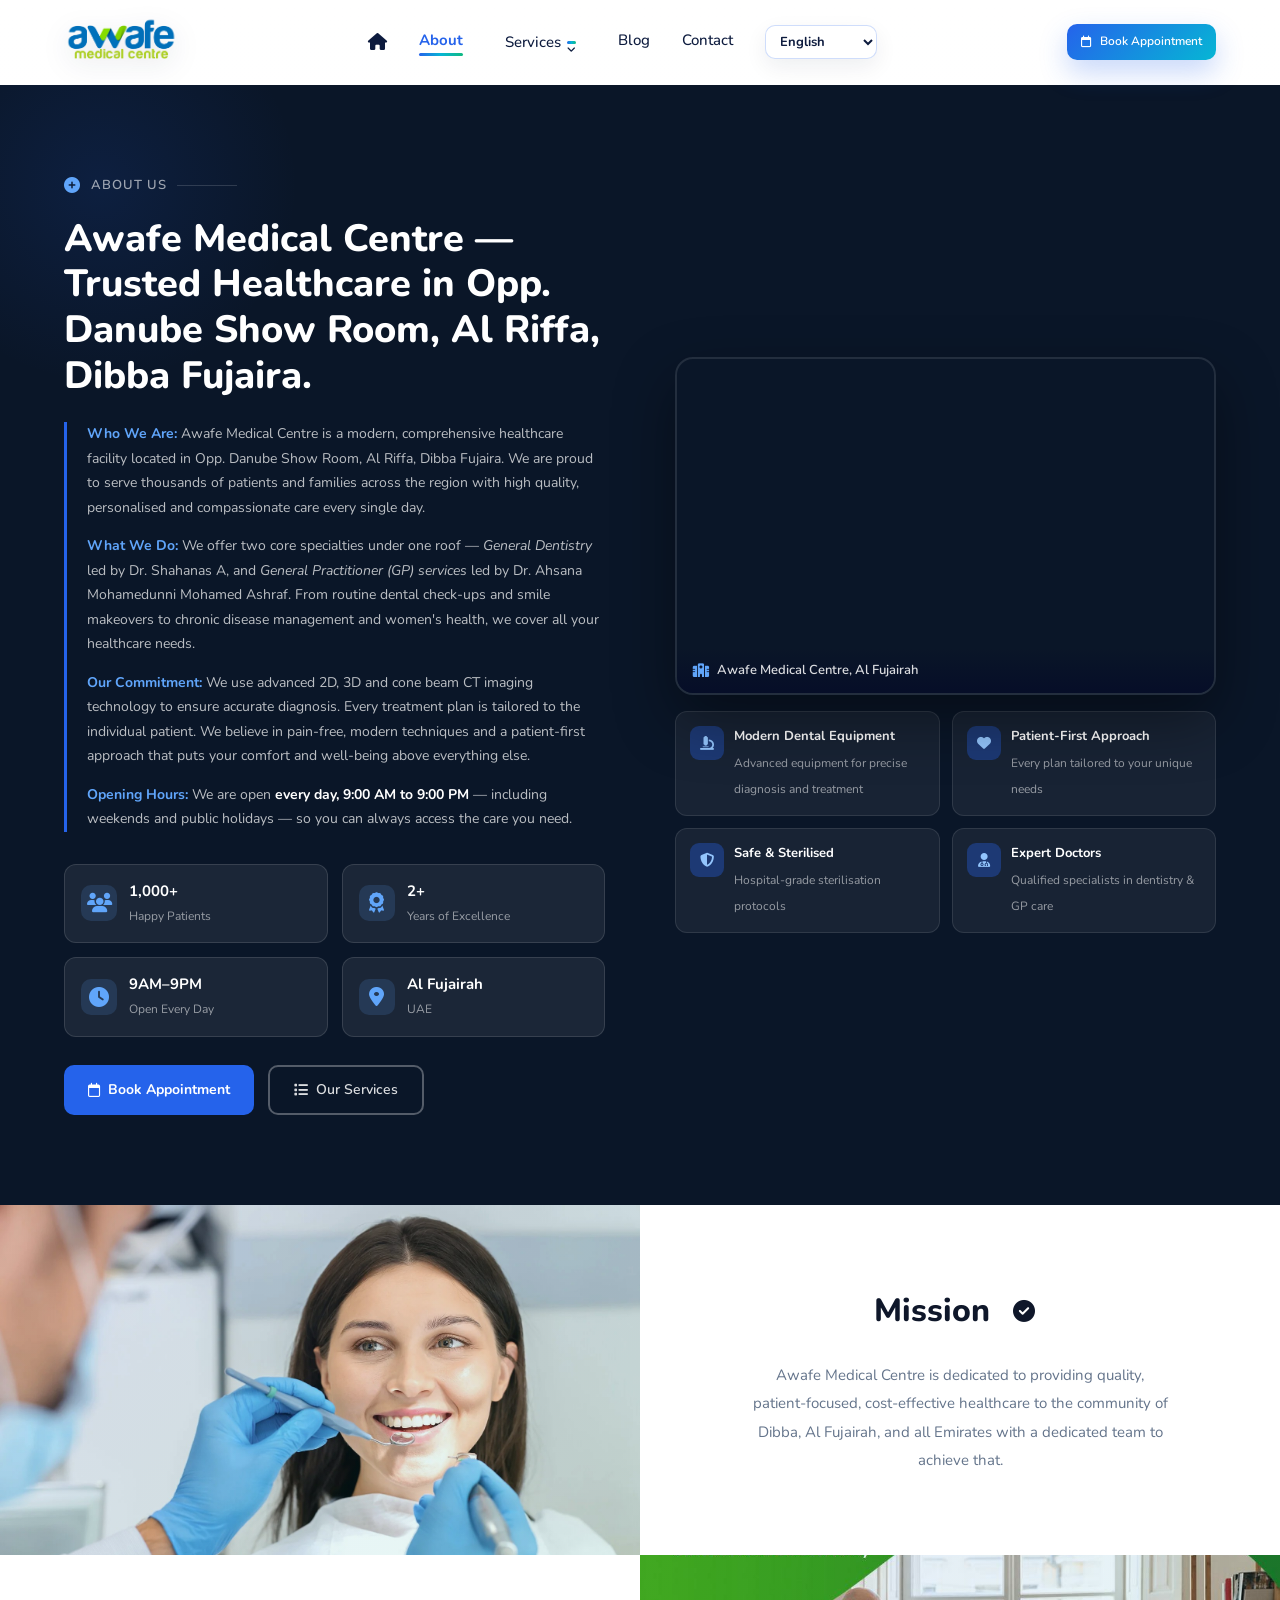
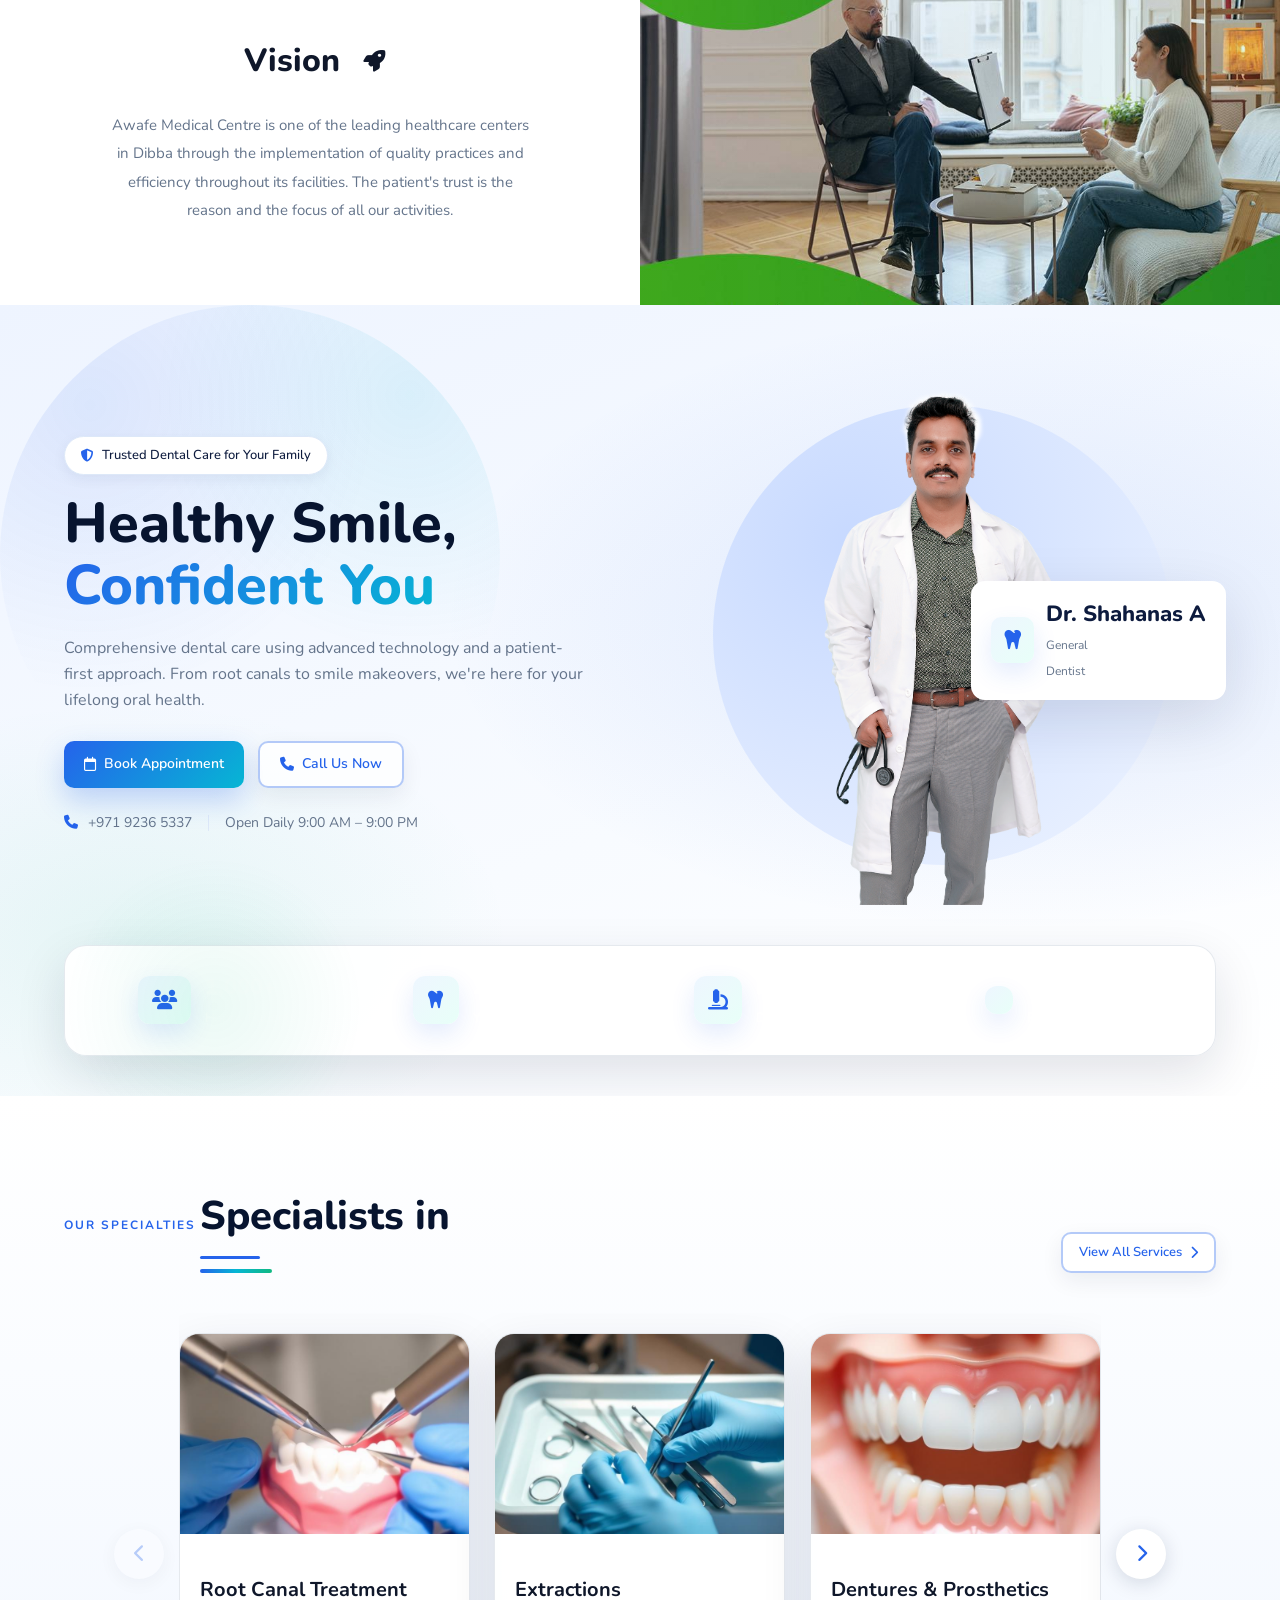
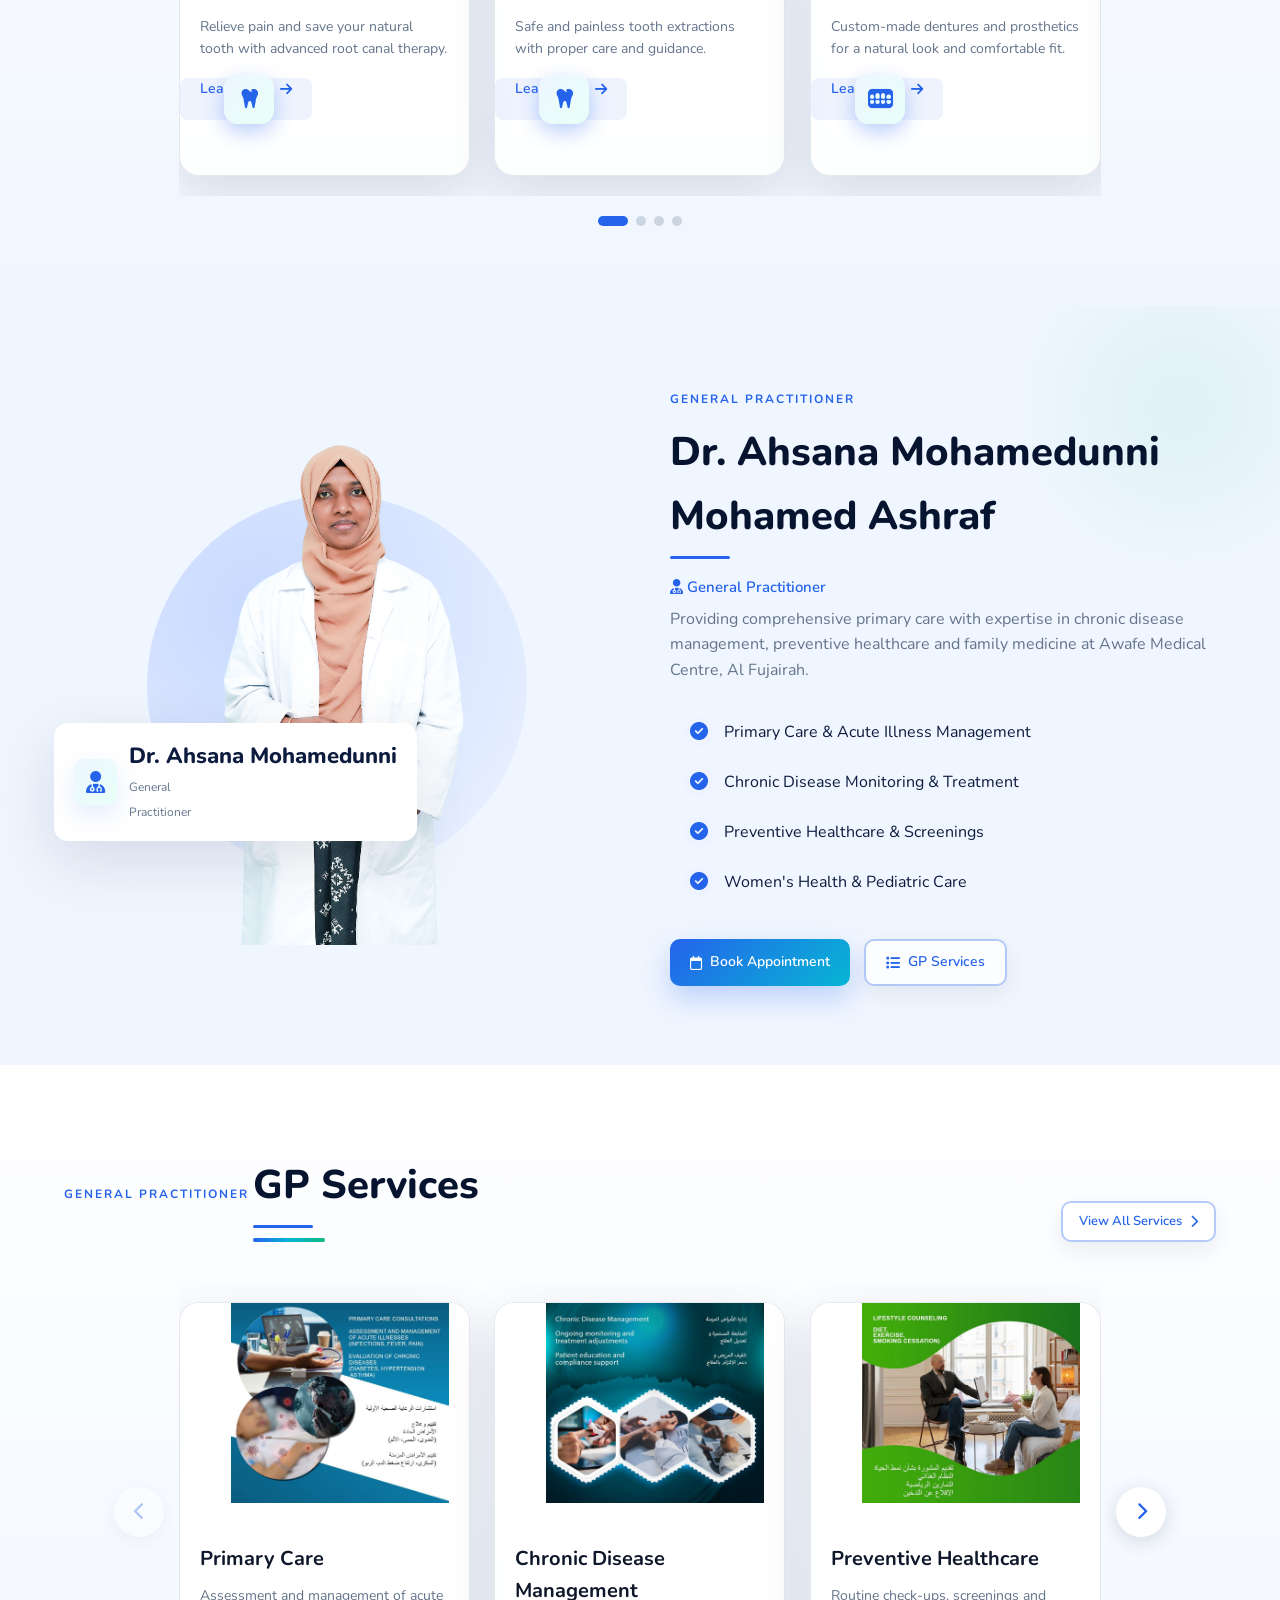
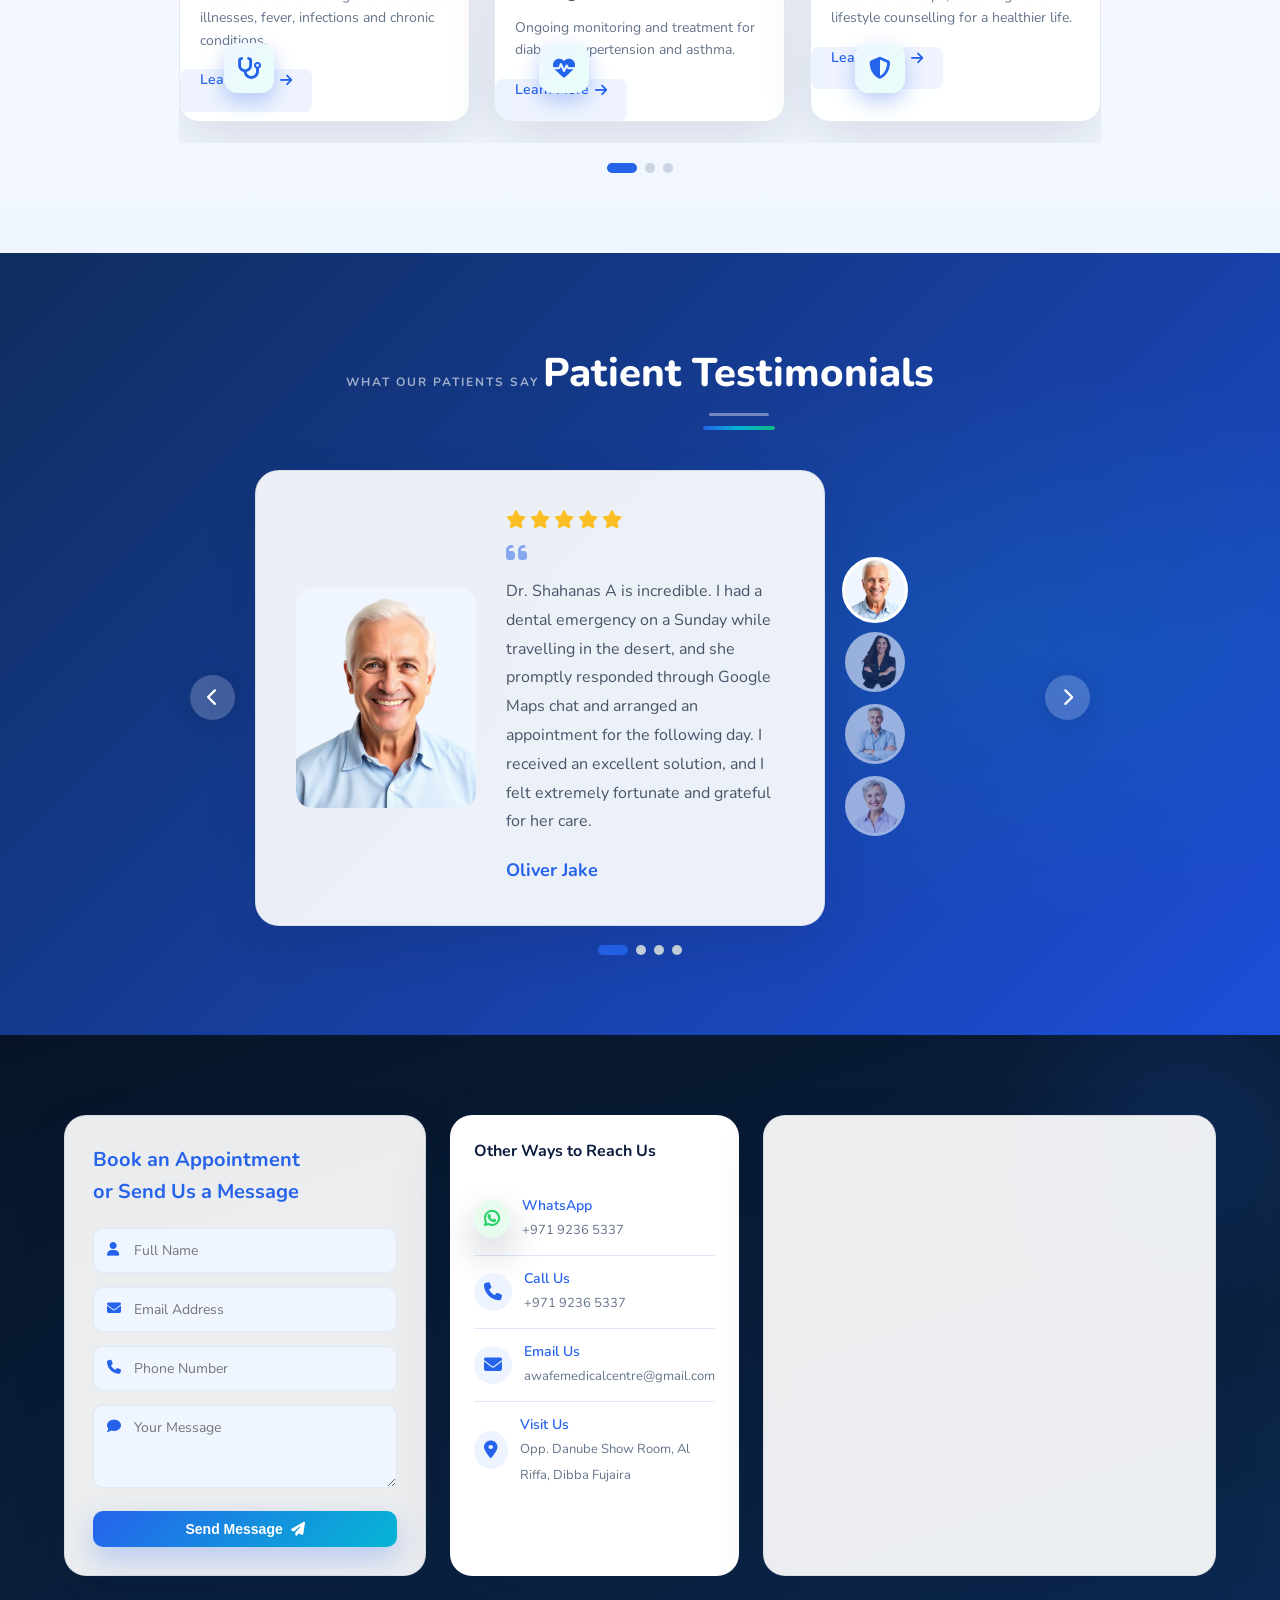
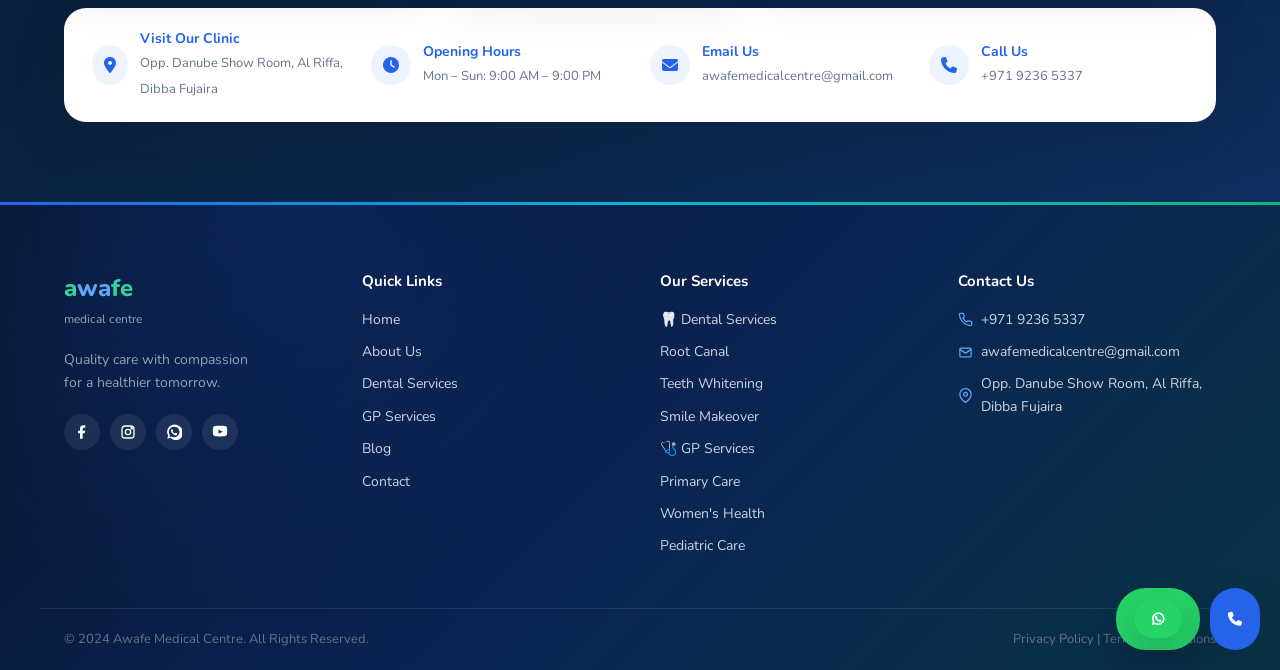
==== about.html @ 26ce7260 "update" ====
<!DOCTYPE html>
<html lang="en">
<head>
  <meta charset="UTF-8" />
  <meta name="viewport" content="width=device-width, initial-scale=1.0" />
  <title>Awafe Medical Centre - Trusted Dental Care for Your Family</title>
  <meta name="description" content="Comprehensive dental care using advanced technology and a patient-first approach. From root canals to smile makeovers — Awafe Medical Centre, Opp. Danube Show Room, Al Riffa, Dibba Fujaira." />
  <link rel="preconnect" href="https://fonts.googleapis.com">
  <link rel="preconnect" href="https://fonts.gstatic.com" crossorigin>
  <link href="https://fonts.googleapis.com/css2?family=Nunito:wght@400;500;600;700;800;900&display=swap" rel="stylesheet">
  <link rel="stylesheet" href="https://cdnjs.cloudflare.com/ajax/libs/font-awesome/6.5.0/css/all.min.css">
  <link rel="stylesheet" href="styles.css" />
  <link rel="stylesheet" href="index-enhancements.css" />
  <link rel="stylesheet" href="booking-modal.css" />
  <link rel="stylesheet" href="responsive-enhancements.css" />
  <style>
    /* Force contact-page header sizing on this page */
    .logo-img { height: 56px !important; width: auto !important; object-fit: contain !important; }
    .btn-book { padding: 8px 14px !important; font-size: 12px !important; }
    .header-inner { padding: 14px 24px !important; }
  </style>
  <link rel="stylesheet" href="modern-polish.css" />
  <link rel="stylesheet" href="modern-animations.css" />
</head>
<body>

  <!-- HEADER -->
  <!-- HEADER -->
  <header class="header header-light" id="header">
    <div class="container header-inner">
      <a href="hospital.html" class="logo" aria-label="Awafe Medical Centre home">
        <img src="images/logo.png" alt="Awafe Medical Centre Logo" class="logo-img">
      </a>
      <nav class="nav" id="nav">
        <a href="hospital.html" title="Home"><i class="fas fa-home"></i></a>
        <a href="about.html#about">About</a>
        <div class="nav-dropdown" id="servicesDropdown">
          <a href="#">Services</a>
          <div class="nav-drop-menu">
            <a href="dental-services.html" class="nav-drop-item"><i class="fas fa-tooth"></i> Dental Services</a>
            <a href="gp-services.html" class="nav-drop-item"><i class="fas fa-stethoscope"></i> GP Services</a>
          </div>
        </div>
        <a href="gallery.html">Blog</a>
        <a href="contact.html">Contact</a>
      </nav>
      <a href="#book" class="btn btn-primary btn-book"><i class="far fa-calendar"></i> Book Appointment</a>
      <button class="menu-toggle" id="menuToggle" aria-label="Menu"><i class="fas fa-bars"></i></button>
    </div>
  </header>

  <!-- ABOUT US — full detailed section -->
  <section class="about-us-dark" id="about">
    <div class="container about-us-grid">

      <!-- Left: Full description -->
      <div class="about-us-text">
        <div class="about-us-eyebrow">
          <i class="fas fa-plus-circle"></i>
          <span>About Us</span>
        </div>
        <h2>Awafe Medical Centre —<br>Trusted Healthcare in Opp. Danube Show Room, Al Riffa, Dibba Fujaira.</h2>
        <div class="about-us-body">
          <p><strong style="color:#60a5fa;">Who We Are:</strong> Awafe Medical Centre is a modern, comprehensive healthcare facility located in Opp. Danube Show Room, Al Riffa, Dibba Fujaira. We are proud to serve thousands of patients and families across the region with high quality, personalised and compassionate care every single day.</p>
          <p><strong style="color:#60a5fa;">What We Do:</strong> We offer two core specialties under one roof — <em>General Dentistry</em> led by Dr. Shahanas A, and <em>General Practitioner (GP) services</em> led by Dr. Ahsana Mohamedunni Mohamed Ashraf. From routine dental check-ups and smile makeovers to chronic disease management and women's health, we cover all your healthcare needs.</p>
          <p><strong style="color:#60a5fa;">Our Commitment:</strong> We use advanced 2D, 3D and cone beam CT imaging technology to ensure accurate diagnosis. Every treatment plan is tailored to the individual patient. We believe in pain-free, modern techniques and a patient-first approach that puts your comfort and well-being above everything else.</p>
          <p><strong style="color:#60a5fa;">Opening Hours:</strong> We are open <strong style="color:#fff;">every day, 9:00 AM to 9:00 PM</strong> — including weekends and public holidays — so you can always access the care you need.</p>
        </div>

        <!-- Key facts row -->
        <div class="about-us-facts">
          <div class="auf-item">
            <i class="fas fa-users"></i>
            <div><strong>1,000+</strong><span>Happy Patients</span></div>
          </div>
          <div class="auf-item">
            <i class="fas fa-award"></i>
            <div><strong>2+</strong><span>Years of Excellence</span></div>
          </div>
          <div class="auf-item">
            <i class="fas fa-clock"></i>
            <div><strong>9AM–9PM</strong><span>Open Every Day</span></div>
          </div>
          <div class="auf-item">
            <i class="fas fa-map-marker-alt"></i>
            <div><strong>Al Fujairah</strong><span>UAE</span></div>
          </div>
        </div>

        <div class="about-us-actions">
          <a href="#book" class="btn-aus-primary"><i class="far fa-calendar"></i> Book Appointment</a>
          <a href="dental-services.html" class="btn-aus-outline"><i class="fas fa-list"></i> Our Services</a>
        </div>
      </div>

      <!-- Right: Video -->
      <div class="about-us-video">
        <div class="about-us-video-wrap">
          <video autoplay muted loop playsinline preload="auto">
            <source src="images/hospital-bg.mp4" type="video/mp4">
            <img src="images/doctor-about.png" alt="Awafe Medical Centre" />
          </video>
          <div class="about-us-video-label">
            <i class="fas fa-hospital"></i> Awafe Medical Centre, Al Fujairah
          </div>
        </div>

        <!-- Why choose us — below video -->
        <div class="about-us-why">
          <div class="auw-item">
            <div class="auw-icon"><i class="fas fa-microscope"></i></div>
            <div>
              <strong>Modern Dental Equipment</strong>
              <span>Advanced equipment for precise diagnosis and treatment</span>
            </div>
          </div>
          <div class="auw-item">
            <div class="auw-icon"><i class="fas fa-heart"></i></div>
            <div>
              <strong>Patient-First Approach</strong>
              <span>Every plan tailored to your unique needs</span>
            </div>
          </div>
          <div class="auw-item">
            <div class="auw-icon"><i class="fas fa-shield-alt"></i></div>
            <div>
              <strong>Safe &amp; Sterilised</strong>
              <span>Hospital-grade sterilisation protocols</span>
            </div>
          </div>
          <div class="auw-item">
            <div class="auw-icon"><i class="fas fa-user-md"></i></div>
            <div>
              <strong>Expert Doctors</strong>
              <span>Qualified specialists in dentistry &amp; GP care</span>
            </div>
          </div>
        </div>
      </div>

    </div>
  </section>

  <!-- MISSION & VISION -->
  <section class="mission-vision" id="mission-vision">
    <style>
      .mission-vision {
        padding: 0;
        background: #fff;
      }
      .mv-grid {
        display: grid;
        grid-template-columns: 1fr 1fr;
        grid-template-rows: 1fr 1fr;
        min-height: 700px;
      }
      .mv-box {
        display: flex;
        align-items: center;
        justify-content: center;
        padding: 60px;
        position: relative;
        overflow: hidden;
      }
      .mv-image-box {
        position: relative;
        overflow: hidden;
      }
      .mv-image-box img {
        width: 100%;
        height: 100%;
        object-fit: cover;
        position: absolute;
        inset: 0;
        transition: transform 0.6s ease;
      }
      .mv-image-box:hover img {
        transform: scale(1.05);
      }
      .mv-image-box::after {
        content: '';
        position: absolute;
        inset: 0;
        background: linear-gradient(135deg, rgba(37, 99, 235, 0.1), rgba(16, 185, 129, 0.1));
      }
      .mv-text-box {
        background: #fff;
        flex-direction: column;
        text-align: center;
      }
      .mv-text-box h3 {
        font-size: 32px;
        font-weight: 800;
        color: #0f172a;
        margin-bottom: 24px;
        display: flex;
        align-items: center;
        justify-content: center;
        gap: 12px;
      }
      .mv-icon {
        width: 44px;
        height: 44px;
        border-radius: 12px;
        display: flex;
        align-items: center;
        justify-content: center;
        font-size: 22px;
      }
      .mv-mission .mv-icon {
        background: linear-gradient(135deg, #10b981, #06b6d4);
        color: #fff;
      }
      .mv-vision .mv-icon {
        background: linear-gradient(135deg, #2563eb, #7c3aed);
        color: #fff;
      }
      .mv-text-box p {
        font-size: 15px;
        line-height: 1.9;
        color: #64748b;
        max-width: 420px;
        margin: 0 auto;
      }
      /* Grid positions */
      .mv-mission-img { grid-column: 1; grid-row: 1; }
      .mv-mission-text { grid-column: 2; grid-row: 1; }
      .mv-vision-text { grid-column: 1; grid-row: 2; }
      .mv-vision-img { grid-column: 2; grid-row: 2; }
      
      @media (max-width: 900px) {
        .mv-grid {
          grid-template-columns: 1fr;
          grid-template-rows: auto;
          min-height: auto;
        }
        .mv-mission-img { grid-column: 1; grid-row: 1; min-height: 300px; }
        .mv-mission-text { grid-column: 1; grid-row: 2; }
        .mv-vision-text { grid-column: 1; grid-row: 4; }
        .mv-vision-img { grid-column: 1; grid-row: 3; min-height: 300px; }
        .mv-box { padding: 40px 30px; }
        .mv-text-box h3 { font-size: 26px; }
      }
    </style>
    <div class="mv-grid">
      <!-- Mission Image (Top Left) -->
      <div class="mv-box mv-image-box mv-mission-img">
        <img src="images/service-checkup.jpg" alt="Healthcare Mission" />
      </div>
      
      <!-- Mission Text (Top Right) -->
      <div class="mv-box mv-text-box mv-mission-text reveal">
        <h3>Mission <span class="mv-icon"><i class="fas fa-check-circle"></i></span></h3>
        <p>Awafe Medical Centre is dedicated to providing quality, patient-focused, cost-effective healthcare to the community of Dibba, Al Fujairah, and all Emirates with a dedicated team to achieve that.</p>
      </div>
      
      <!-- Vision Text (Bottom Left) -->
      <div class="mv-box mv-text-box mv-vision-text reveal">
        <h3>Vision <span class="mv-icon"><i class="fas fa-rocket"></i></span></h3>
        <p>Awafe Medical Centre is one of the leading healthcare centers in Dibba through the implementation of quality practices and efficiency throughout its facilities. The patient's trust is the reason and the focus of all our activities.</p>
      </div>
      
      <!-- Vision Image (Bottom Right) -->
      <div class="mv-box mv-image-box mv-vision-img">
        <img src="images/life.jpeg" alt="Healthcare Vision" />
      </div>
    </div>
  </section>

  <!-- HERO -->
  <style>
    /* Services Carousel - 3 cards visible with side arrows */
    .services-carousel {
      position: relative;
      display: flex;
      align-items: center;
      gap: 15px;
      padding: 0 50px;
    }
    .services-grid {
      display: flex;
      gap: 24px;
      overflow-x: auto;
      scroll-behavior: smooth;
      scroll-snap-type: x mandatory;
      -webkit-overflow-scrolling: touch;
      scrollbar-width: none;
      -ms-overflow-style: none;
      padding: 20px 0;
    }
    .services-grid::-webkit-scrollbar {
      display: none;
    }
    .service-card {
      flex: 0 0 calc(33.333% - 16px);
      min-width: calc(33.333% - 16px);
      scroll-snap-align: start;
      background: #fff;
      border-radius: 20px;
      overflow: hidden;
      box-shadow: 0 10px 40px rgba(15, 27, 61, 0.08);
      transition: transform 0.3s ease, box-shadow 0.3s ease;
    }
    .service-card:hover {
      transform: translateY(-8px);
      box-shadow: 0 20px 60px rgba(37, 99, 235, 0.15);
    }
    .carousel-btn {
      width: 50px;
      height: 50px;
      border-radius: 50%;
      border: none;
      background: #fff;
      color: #2563eb;
      font-size: 18px;
      cursor: pointer;
      box-shadow: 0 4px 20px rgba(15, 27, 61, 0.15);
      transition: all 0.3s ease;
      display: flex;
      align-items: center;
      justify-content: center;
      flex-shrink: 0;
      z-index: 10;
    }
    .carousel-btn:hover {
      background: #2563eb;
      color: #fff;
      transform: scale(1.1);
    }
    .carousel-btn.prev { order: -1; }
    .carousel-btn.next { order: 1; }
    .service-img {
      height: 200px;
      overflow: hidden;
    }
    .service-img img {
      width: 100%;
      height: 100%;
      object-fit: cover;
      transition: transform 0.5s ease;
    }
    .service-card:hover .service-img img {
      transform: scale(1.08);
    }
    .service-icon {
      width: 50px;
      height: 50px;
      border-radius: 14px;
      background: linear-gradient(135deg, #2563eb, #06b6d4);
      color: #fff;
      display: flex;
      align-items: center;
      justify-content: center;
      font-size: 22px;
      margin: -25px 20px 15px;
      position: relative;
      z-index: 2;
      box-shadow: 0 8px 20px rgba(37, 99, 235, 0.3);
    }
    .service-card h3 {
      font-size: 20px;
      font-weight: 700;
      color: #0f172a;
      padding: 0 20px 10px;
      margin: 0;
    }
    .service-card p {
      font-size: 14px;
      color: #64748b;
      line-height: 1.6;
      padding: 0 20px 15px;
      margin: 0;
    }
    .learn-more {
      display: inline-flex;
      align-items: center;
      gap: 6px;
      color: #2563eb;
      font-weight: 600;
      font-size: 14px;
      text-decoration: none;
      padding: 0 20px 20px;
      transition: gap 0.3s ease;
    }
    .learn-more:hover {
      gap: 10px;
    }
    .dots {
      display: flex;
      justify-content: center;
      gap: 8px;
      margin-top: 20px;
    }
    .dot {
      width: 10px;
      height: 10px;
      border-radius: 50%;
      background: #cbd5e1;
      cursor: pointer;
      transition: all 0.3s ease;
    }
    .dot.active {
      background: #2563eb;
      width: 30px;
      border-radius: 5px;
    }
    @media (max-width: 900px) {
      .service-card {
        flex: 0 0 calc(50% - 12px);
        min-width: calc(50% - 12px);
      }
      .services-carousel {
        padding: 0 40px;
      }
    }
    @media (max-width: 600px) {
      .service-card {
        flex: 0 0 85%;
        min-width: 85%;
      }
      .carousel-btn {
        width: 40px;
        height: 40px;
        font-size: 14px;
      }
    }
  </style>
  <section class="hero" id="home">
    <div class="container hero-grid">
      <div class="hero-content sr sr-left">
        <span class="badge"><i class="fas fa-shield-alt"></i> Trusted Dental Care for Your Family</span>
        <h1>Healthy Smile,<br><span>Confident You</span></h1>
        <p>Comprehensive dental care using advanced technology and a patient-first approach. From root canals to smile makeovers, we're here for your lifelong oral health.</p>
        <div class="hero-actions">
          <a href="#book" class="btn btn-primary"><i class="far fa-calendar"></i> Book Appointment</a>
          <a href="tel:+97192365337" class="btn btn-outline"><i class="fas fa-phone"></i> Call Us Now</a>
        </div>
        <div class="hero-meta">
          <span><i class="fas fa-phone"></i> +971 9236 5337</span>
          <span class="divider"></span>
          <span>Open Daily 9:00 AM – 9:00 PM</span>
        </div>
      </div>
      <div class="hero-image sr sr-right">
        <div class="hero-blob"></div>
        <img src="images/doctor-hero.png" alt="Dr. Shahanas A, lead dentist at Awafe Medical Centre" />
        <div class="floating-card experience-card">
          <i class="fas fa-tooth"></i>
          <div>
            <strong>Dr. Shahanas A</strong>
            <span>General<br>Dentist</span>
          </div>
        </div>
      </div>
    </div>

    <!-- STATS -->
    <div class="container">
      <div class="stats-bar">
        <div class="stat"><i class="fas fa-users"></i><div><strong>1000+</strong><span>Happy Patients</span></div></div>
        <div class="stat"><i class="fas fa-tooth"></i><div><strong>2+</strong><span>Years of Excellence</span></div></div>
        <div class="stat"><i class="fas fa-microscope"></i><div><strong>Modern</strong><span>Dental Technology</span></div></div>
        <div class="stat"><i class="fas fa-shield-check"></i><div><strong>100%</strong><span>Patient Satisfaction</span></div></div>
      </div>
    </div>
  </section>

  <!-- ABOUT US — dark navy with video -->

  <!-- DR. SHAHANAS — image only, no extra details section -->

  <!-- DENTAL SERVICES -->
  <section class="services" id="services">
    <div class="container">
      <div class="section-head sr">
        <div>
          <span class="eyebrow">OUR SPECIALTIES</span>
          <h2>Specialists in <span class="underline"></span></h2>
        </div>
        <a href="dental-services.html" class="btn btn-outline btn-sm">View All Services <i class="fas fa-chevron-right"></i></a>
      </div>

      <div class="services-carousel">
        <button class="carousel-btn prev" id="servPrev" aria-label="Previous"><i class="fas fa-chevron-left"></i></button>
        <div class="services-grid" id="servicesGrid">
          <article class="service-card">
            <div class="service-img"><img src="images/service-root-canal.jpg" alt="Root canal treatment" loading="lazy"/></div>
            <div class="service-icon"><i class="fas fa-tooth"></i></div>
            <h3>Root Canal Treatment</h3>
            <p>Relieve pain and save your natural tooth with advanced root canal therapy.</p>
            <a href="dental-services.html" class="learn-more">Learn More <i class="fas fa-arrow-right"></i></a>
          </article>
          <article class="service-card">
            <div class="service-img"><img src="images/service-extraction.jpg" alt="Tooth extractions" loading="lazy"/></div>
            <div class="service-icon"><i class="fas fa-tooth"></i></div>
            <h3>Extractions</h3>
            <p>Safe and painless tooth extractions with proper care and guidance.</p>
            <a href="dental-services.html" class="learn-more">Learn More <i class="fas fa-arrow-right"></i></a>
          </article>
          <article class="service-card">
            <div class="service-img"><img src="images/service-dentures.jpg" alt="Dentures and prosthetics" loading="lazy"/></div>
            <div class="service-icon"><i class="fas fa-teeth"></i></div>
            <h3>Dentures &amp; Prosthetics</h3>
            <p>Custom-made dentures and prosthetics for a natural look and comfortable fit.</p>
            <a href="dental-services.html" class="learn-more">Learn More <i class="fas fa-arrow-right"></i></a>
          </article>
          <article class="service-card">
            <div class="service-img show-full-image"><img src="images/pediatric-child.jpeg" alt="Pediatric dental care" loading="lazy"/></div>
            <div class="service-icon"><i class="fas fa-tooth"></i></div>
            <h3>Pediatric Dental Care</h3>
            <p>Gentle, child-friendly dental care for healthy teeth and a positive experience.</p>
            <a href="dental-services.html" class="learn-more">Learn More <i class="fas fa-arrow-right"></i></a>
          </article>
          <article class="service-card">
            <div class="service-img show-full-image"><img src="images/toothcleaning.jpeg" alt="Teeth cleaning treatment" loading="lazy"/></div>
            <div class="service-icon"><i class="fas fa-teeth"></i></div>
            <h3>Tooth Cleaning &amp; Polishing</h3>
            <p>Professional cleaning to remove plaque and stains, leaving your teeth fresh, smooth, and bright.</p>
            <a href="dental-services.html" class="learn-more">Learn More <i class="fas fa-arrow-right"></i></a>
          </article>
          <article class="service-card">
            <div class="service-img show-full-image"><img src="images/capping.jpeg" alt="Crown and Bridges" loading="lazy"/></div>
            <div class="service-icon"><i class="fas fa-teeth"></i></div>
            <h3>Crown &amp; Bridges</h3>
            <p>Custom-made crowns and bridges to strengthen teeth, fill gaps, and improve your smile.</p>
            <a href="dental-services.html" class="learn-more">Learn More <i class="fas fa-arrow-right"></i></a>
          </article>
          <article class="service-card">
            <div class="service-img show-full-image"><img src="images/smile.jpeg" alt="Veneers and Smile Makeover" loading="lazy"/></div>
            <div class="service-icon"><i class="fas fa-teeth"></i></div>
            <h3>Veneers &amp; Smile Makeover</h3>
            <p>Enhance your smile with customized treatments for a brighter, confident look.</p>
            <a href="dental-services.html" class="learn-more">Learn More <i class="fas fa-arrow-right"></i></a>
          </article>
        </div>
        <button class="carousel-btn next" id="servNext" aria-label="Next"><i class="fas fa-chevron-right"></i></button>
      </div>
      <div class="dots" id="servDots"><span class="dot active"></span><span class="dot"></span><span class="dot"></span><span class="dot"></span></div>
    </div>
  </section>

  <!-- DR. ASHANA — General Practitioner -->
  <section class="about" id="our-doctors" style="background:var(--bg-soft);">
    <div class="container about-grid">
      <div class="about-image sr sr-left">
        <div class="hero-blob small"></div>
        <img src="images/dr-ashana.jpg" alt="Dr. Ahsana Mohamedunni Mohamed Ashraf — General Practitioner" style="max-height:520px;object-fit:cover;object-position:top center;" />
        <div class="floating-card trust-card">
          <i class="fas fa-user-md"></i>
          <div>
            <strong>Dr. Ahsana Mohamedunni</strong>
            <span>General<br>Practitioner</span>
          </div>
        </div>
      </div>
      <div class="about-content sr sr-right">
        <span class="eyebrow">GENERAL PRACTITIONER</span>
        <h2>Dr. Ahsana Mohamedunni<br>Mohamed Ashraf <span class="underline"></span></h2>
        <p style="color:var(--primary);font-weight:600;font-size:15px;margin-bottom:8px;"><i class="fas fa-user-md"></i> General Practitioner</p>
        <p>Providing comprehensive primary care with expertise in chronic disease management, preventive healthcare and family medicine at Awafe Medical Centre, Al Fujairah.</p>
        <ul class="check-list">
          <li><i class="fas fa-check-circle"></i> Primary Care &amp; Acute Illness Management</li>
          <li><i class="fas fa-check-circle"></i> Chronic Disease Monitoring &amp; Treatment</li>
          <li><i class="fas fa-check-circle"></i> Preventive Healthcare &amp; Screenings</li>
          <li><i class="fas fa-check-circle"></i> Women's Health &amp; Pediatric Care</li>
        </ul>
        <div class="about-actions">
          <a href="#book" class="btn btn-primary"><i class="far fa-calendar"></i> Book Appointment</a>
          <a href="services.html" class="btn btn-outline"><i class="fas fa-list"></i> GP Services</a>
        </div>
      </div>
    </div>
  </section>

  <!-- GP SERVICES -->
  <section class="services" id="gp-services" style="background:linear-gradient(180deg,#fff 0%,#f0f6ff 100%);">
    <div class="container">
      <div class="section-head sr">
        <div>
          <span class="eyebrow">GENERAL PRACTITIONER</span>
          <h2>GP Services <span class="underline"></span></h2>
        </div>
        <a href="gp-services.html" class="btn btn-outline btn-sm">View All Services <i class="fas fa-chevron-right"></i></a>
      </div>
      <div class="services-carousel">
        <button class="carousel-btn prev" id="gpPrev" aria-label="Previous"><i class="fas fa-chevron-left"></i></button>
        <div class="services-grid" id="gpGrid">
          <article class="service-card">
            <div class="service-img show-full-image"><img src="images/primary.jpeg" alt="Primary Care" loading="lazy"/></div>
            <div class="service-icon"><i class="fas fa-stethoscope"></i></div>
            <h3>Primary Care</h3>
            <p>Assessment and management of acute illnesses, fever, infections and chronic conditions.</p>
            <a href="gp-services.html" class="learn-more">Learn More <i class="fas fa-arrow-right"></i></a>
          </article>
          <article class="service-card">
            <div class="service-img show-full-image"><img src="images/Chronic.jpeg" alt="Chronic Disease" loading="lazy"/></div>
            <div class="service-icon"><i class="fas fa-heartbeat"></i></div>
            <h3>Chronic Disease Management</h3>
            <p>Ongoing monitoring and treatment for diabetes, hypertension and asthma.</p>
            <a href="gp-services.html" class="learn-more">Learn More <i class="fas fa-arrow-right"></i></a>
          </article>
          <article class="service-card">
            <div class="service-img show-full-image"><img src="images/life.jpeg" alt="Preventive Care" loading="lazy"/></div>
            <div class="service-icon"><i class="fas fa-shield-alt"></i></div>
            <h3>Preventive Healthcare</h3>
            <p>Routine check-ups, screenings and lifestyle counselling for a healthier life.</p>
            <a href="gp-services.html" class="learn-more">Learn More <i class="fas fa-arrow-right"></i></a>
          </article>
          <article class="service-card">
            <div class="service-img show-full-image"><img src="images/women.jpeg" alt="Women's Health" loading="lazy"/></div>
            <div class="service-icon"><i class="fas fa-venus"></i></div>
            <h3>Women's Health</h3>
            <p>Antenatal care, hormonal management and family planning counselling.</p>
            <a href="gp-services.html" class="learn-more">Learn More <i class="fas fa-arrow-right"></i></a>
          </article>
          <article class="service-card">
            <div class="service-img show-full-image"><img src="images/pediatric-child.jpeg" alt="Pediatric Care" loading="lazy"/></div>
            <div class="service-icon"><i class="fas fa-child"></i></div>
            <h3>Pediatric Care</h3>
            <p>Child development monitoring, illness management and immunisation guidance.</p>
            <a href="gp-services.html" class="learn-more">Learn More <i class="fas fa-arrow-right"></i></a>
          </article>
          <article class="service-card">
            <div class="service-img show-full-image"><img src="images/minor.jpeg" alt="Minor Procedures" loading="lazy"/></div>
            <div class="service-icon"><i class="fas fa-bandage"></i></div>
            <h3>Minor Procedures</h3>
            <p>Wound care, suturing, abscess drainage and emergency first aid management.</p>
            <a href="gp-services.html" class="learn-more">Learn More <i class="fas fa-arrow-right"></i></a>
          </article>
        </div>
        <button class="carousel-btn next" id="gpNext" aria-label="Next"><i class="fas fa-chevron-right"></i></button>
      </div>
      <div class="dots" id="gpDots"><span class="dot active"></span><span class="dot"></span><span class="dot"></span></div>
    </div>
  </section>

  <!-- TESTIMONIALS -->
  <style>
    .testimonials {
      padding: 80px 0;
      background: linear-gradient(135deg, #0f2d5e 0%, #1d4ed8 100%);
      color: #fff;
    }
    .testimonials .section-head h2 {
      color: #fff;
    }
    .testimonials .eyebrow {
      color: #93c5fd;
    }
    .testimonial-wrap {
      display: flex;
      align-items: center;
      gap: 20px;
      max-width: 900px;
      margin: 40px auto 0;
      position: relative;
    }
    .testimonial-card {
      background: rgba(255, 255, 255, 0.95);
      border-radius: 24px;
      padding: 40px;
      display: flex;
      gap: 30px;
      align-items: center;
      flex: 1;
      box-shadow: 0 20px 60px rgba(0, 0, 0, 0.2);
      color: #0f172a;
    }
    .testimonial-photo {
      width: 180px;
      height: 220px;
      object-fit: cover;
      border-radius: 16px;
      flex-shrink: 0;
    }
    .testimonial-body {
      flex: 1;
    }
    .testimonial-body .stars {
      color: #fbbf24;
      font-size: 18px;
      margin-bottom: 12px;
      display: flex;
      gap: 4px;
    }
    .testimonial-body .quote-icon {
      color: #2563eb;
      font-size: 24px;
      margin-bottom: 12px;
      display: block;
    }
    .testimonial-body p {
      font-size: 16px;
      line-height: 1.8;
      color: #475569;
      margin-bottom: 20px;
    }
    .testimonial-name {
      color: #2563eb;
      font-size: 18px;
      font-weight: 700;
    }
    .testimonial-thumbs {
      display: flex;
      flex-direction: column;
      gap: 12px;
    }
    .testimonial-thumbs img {
      width: 60px;
      height: 60px;
      border-radius: 50%;
      object-fit: cover;
      cursor: pointer;
      border: 3px solid transparent;
      transition: all 0.3s ease;
      opacity: 0.6;
    }
    .testimonial-thumbs img.active,
    .testimonial-thumbs img:hover {
      border-color: #fff;
      opacity: 1;
      transform: scale(1.1);
    }
    .testimonials .carousel-btn {
      background: rgba(255, 255, 255, 0.2);
      color: #fff;
      width: 45px;
      height: 45px;
    }
    .testimonials .carousel-btn:hover {
      background: #fff;
      color: #2563eb;
    }
    @media (max-width: 768px) {
      .testimonial-card {
        flex-direction: column;
        text-align: center;
        padding: 30px;
      }
      .testimonial-photo {
        width: 120px;
        height: 150px;
      }
      .testimonial-thumbs {
        flex-direction: row;
        justify-content: center;
      }
      .testimonial-wrap {
        flex-wrap: wrap;
        justify-content: center;
      }
    }
  </style>
  <section class="testimonials" id="patient-info">
    <div class="container">
      <div class="section-head center">
        <div>
          <span class="eyebrow">WHAT OUR PATIENTS SAY</span>
          <h2>Patient Testimonials <span class="underline center"></span></h2>
        </div>
      </div>

      <div class="testimonial-wrap">
        <button class="carousel-btn prev" id="testPrev" aria-label="Previous"><i class="fas fa-chevron-left"></i></button>
        <div class="testimonial-card" id="testimonialCard">
          <img class="testimonial-photo" id="testPhoto" src="images/patient-1.png" alt="Patient" />
          <div class="testimonial-body">
            <div class="stars"><i class="fas fa-star"></i><i class="fas fa-star"></i><i class="fas fa-star"></i><i class="fas fa-star"></i><i class="fas fa-star"></i></div>
            <i class="fas fa-quote-left quote-icon"></i>
            <p id="testText">Dr. Shahanas A is incredible. I had a dental emergency on a Sunday while travelling in the desert, and she promptly responded through Google Maps chat and arranged an appointment for the following day. I received an excellent solution, and I felt extremely fortunate and grateful for her care.</p>
            <strong class="testimonial-name" id="testName">Oliver Jake</strong>
          </div>
        </div>
        <div class="testimonial-thumbs" id="testThumbs">
          <img src="images/patient-1.png" data-i="0" class="active" alt="Patient 1" />
          <img src="images/patient-2.png" data-i="1" alt="Patient 2" />
          <img src="images/patient-3.png" data-i="2" alt="Patient 3" />
          <img src="images/patient-4.png" data-i="3" alt="Patient 4" />
        </div>
        <button class="carousel-btn next" id="testNext" aria-label="Next"><i class="fas fa-chevron-right"></i></button>
      </div>
      <div class="dots" id="testDots">
        <span class="dot active"></span><span class="dot"></span><span class="dot"></span><span class="dot"></span>
      </div>
    </div>
  </section>

  <!-- CONTACT -->
  <section class="contact" id="contact">
    <div class="container contact-grid">
      <div class="contact-card">
        <h3>Book an Appointment<br>or Send Us a Message</h3>
        <form id="contactForm" class="contact-form">
          <input type="hidden" name="access_key" value="91e86b61-8d2f-4ecc-9733-772695f64230">
          <input type="hidden" name="subject" value="New Message — Awafe Medical Centre Website">
          <input type="hidden" name="from_name" value="Awafe Medical Centre Website">
          <div class="input-icon"><i class="fas fa-user"></i><input type="text" name="name" placeholder="Full Name" required></div>
          <div class="input-icon"><i class="fas fa-envelope"></i><input type="email" name="email" placeholder="Email Address" required></div>
          <div class="input-icon"><i class="fas fa-phone"></i><input type="tel" name="phone" placeholder="Phone Number" required></div>
          <div class="input-icon textarea"><i class="fas fa-comment"></i><textarea name="message" placeholder="Your Message" rows="3"></textarea></div>
          <button type="submit" class="btn btn-primary btn-block" id="contactSubmitBtn">Send Message <i class="fas fa-paper-plane"></i></button>
        </form>
      </div>

      <div class="reach-card">
        <h4>Other Ways to Reach Us</h4>
        <div class="reach-item"><i class="fab fa-whatsapp wa"></i><div><strong>WhatsApp</strong><span>+971 9236 5337</span></div></div>
        <div class="reach-item"><i class="fas fa-phone"></i><div><strong>Call Us</strong><span>+971 9236 5337</span></div></div>
        <div class="reach-item"><i class="fas fa-envelope"></i><div><strong>Email Us</strong><span>awafemedicalcentre@gmail.com</span></div></div>
        <div class="reach-item"><i class="fas fa-map-marker-alt"></i><div><strong>Visit Us</strong><span>Opp. Danube Show Room, Al Riffa, Dibba Fujaira</span></div></div>
      </div>

      <div class="map-card" id="gallery">
        <iframe
          src="https://maps.google.com/maps?q=Awafe+Medical+Centre+Al+Rifa+Dibba+Fujairah&t=&z=16&ie=UTF8&iwloc=&output=embed"
          width="100%" height="100%" style="border:0;" allowfullscreen="" loading="lazy"
          referrerpolicy="no-referrer-when-downgrade"></iframe>
      </div>

      <div class="contact-strip">
        <div><i class="fas fa-map-marker-alt"></i><div><strong>Visit Our Clinic</strong><span>Opp. Danube Show Room, Al Riffa, Dibba Fujaira</span></div></div>
        <div><i class="fas fa-clock"></i><div><strong>Opening Hours</strong><span>Mon – Sun: 9:00 AM – 9:00 PM</span></div></div>
        <div><i class="fas fa-envelope"></i><div><strong>Email Us</strong><span>awafemedicalcentre@gmail.com</span></div></div>
        <div><i class="fas fa-phone"></i><div><strong>Call Us</strong><span>+971 9236 5337</span></div></div>
      </div>
    </div>
  </section>

  <!-- FOOTER -->
  <footer class="footer">
    <div class="footer-grid">
      <div>
        <div class="footer-logo"><span class="g">a</span><span class="b">wa</span><span class="g">fe</span></div>
        <p class="logo-sub">medical centre</p>
        <p class="footer-text">Quality care with compassion<br>for a healthier tomorrow.</p>
        <div class="socials">
          <a href="#" aria-label="Facebook"><svg viewBox="0 0 24 24" fill="currentColor"><path d="M13 22v-8h3l1-4h-4V7.5c0-1.1.4-2 2-2h2V2h-3c-3 0-5 1.8-5 5v3H6v4h3v8h4z"/></svg></a>
          <a href="#" aria-label="Instagram"><svg viewBox="0 0 24 24" fill="none" stroke="currentColor" stroke-width="2"><rect x="3" y="3" width="18" height="18" rx="5"/><circle cx="12" cy="12" r="4"/><circle cx="17.5" cy="6.5" r="1" fill="currentColor"/></svg></a>
          <a href="#" aria-label="WhatsApp"><svg viewBox="0 0 24 24" fill="currentColor"><path d="M20 3.5A11 11 0 0 0 3.2 17.3L2 22l4.8-1.2A11 11 0 1 0 20 3.5zM12 20a8 8 0 0 1-4-1.1l-.3-.2-2.8.7.8-2.8-.2-.3A8 8 0 1 1 12 20zm4.5-5.9c-.2-.1-1.4-.7-1.6-.8-.2-.1-.4-.1-.5.1l-.7.9c-.1.2-.3.2-.5.1a6.5 6.5 0 0 1-3.2-2.8c-.2-.4.2-.4.6-1.2 0-.1 0-.3 0-.4l-.7-1.7c-.2-.4-.4-.4-.5-.4h-.5c-.2 0-.4.1-.6.3-.2.2-.8.8-.8 2s.9 2.3 1 2.5c.1.2 1.7 2.7 4.2 3.7 1.5.6 2 .6 2.7.5.4-.1 1.4-.6 1.6-1.1.2-.5.2-1 .1-1.1z"/></svg></a>
          <a href="#" aria-label="YouTube"><svg viewBox="0 0 24 24" fill="currentColor"><path d="M22.5 6.2s-.2-1.6-1-2.3c-.9-1-1.9-1-2.4-1C16.4 2.8 12 2.8 12 2.8s-4.4 0-7.1.1c-.5.1-1.5.1-2.4 1-.7.7-1 2.3-1 2.3S1.3 8 1.3 9.8v1.7c0 1.8.2 3.6.2 3.6s.2 1.6 1 2.3c.9 1 2.1.9 2.6 1C6.8 18.6 12 18.6 12 18.6s4.4 0 7.1-.2c.5-.1 1.5-.1 2.4-1 .7-.7 1-2.3 1-2.3s.2-1.8.2-3.6V9.8c0-1.8-.2-3.6-.2-3.6zM9.7 14.6V8.4l6.5 3.1-6.5 3.1z"/></svg></a>
        </div>
      </div>
      <div>
        <h4>Quick Links</h4>
        <ul>
          <li><a href="hospital.html">Home</a></li>
          <li><a href="about.html#about">About Us</a></li>
          <li><a href="dental-services.html">Dental Services</a></li><li><a href="gp-services.html">GP Services</a></li>
          <li><a href="gallery.html">Blog</a></li>
          <li><a href="contact.html">Contact</a></li>
        </ul>
      </div>
      <div>
        <h4>Our Services</h4>
        <ul>
          <li><a href="dental-services.html">🦷 Dental Services</a></li>
          <li><a href="dental-services.html">Root Canal</a></li>
          <li><a href="dental-services.html">Teeth Whitening</a></li>
          <li><a href="dental-services.html">Smile Makeover</a></li>
          <li><a href="gp-services.html">🩺 GP Services</a></li>
          <li><a href="gp-services.html">Primary Care</a></li>
          <li><a href="gp-services.html">Women's Health</a></li>
          <li><a href="gp-services.html">Pediatric Care</a></li>
        </ul>
      </div>
      <div>
        <h4>Contact Us</h4>
        <ul class="contact-list">
          <li><svg viewBox="0 0 24 24" fill="none" stroke="currentColor" stroke-width="2"><path d="M22 16.92v3a2 2 0 0 1-2.18 2 19.79 19.79 0 0 1-8.63-3.07 19.5 19.5 0 0 1-6-6 19.79 19.79 0 0 1-3.07-8.67A2 2 0 0 1 4.11 2h3a2 2 0 0 1 2 1.72c.13.96.37 1.9.72 2.81a2 2 0 0 1-.45 2.11L8.09 9.91a16 16 0 0 0 6 6l1.27-1.27a2 2 0 0 1 2.11-.45c.91.35 1.85.59 2.81.72A2 2 0 0 1 22 16.92z"/></svg> +971 9236 5337</li>
          <li><svg viewBox="0 0 24 24" fill="none" stroke="currentColor" stroke-width="2"><rect x="3" y="5" width="18" height="14" rx="2"/><path d="m3 7 9 6 9-6"/></svg> awafemedicalcentre@gmail.com</li>
          <li><svg viewBox="0 0 24 24" fill="none" stroke="currentColor" stroke-width="2"><path d="M21 10c0 7-9 13-9 13S3 17 3 10a9 9 0 1 1 18 0z"/><circle cx="12" cy="10" r="3"/></svg> Opp. Danube Show Room, Al Riffa, Dibba Fujaira</li>
        </ul>
      </div>
    </div>
    <div class="footer-bottom">
      <span>© 2024 Awafe Medical Centre. All Rights Reserved.</span>
      <span><a href="#">Privacy Policy</a> | <a href="#">Terms &amp; Conditions</a></span>
    </div>
  </footer>

  <!-- FLOATING ACTIONS -->
  <div class="floating-actions">
    <a href="https://wa.me/97192365337" class="fab whatsapp"><i class="fab fa-whatsapp"></i></a>
    <a href="tel:+97192365337" class="fab call"><i class="fas fa-phone"></i></a>
  </div>

  <script src="script.js"></script>
  <script src="booking-modal.js"></script>
  <script src="translate.js"></script>
  <script src="modern-animations.js"></script>
</body>
</html>
---- styles.css ----
/* =========================================================
   Awafe Medical Centre — Design System & Styles
   ========================================================= */
:root {
  --primary: #2563eb;
  --primary-dark: #1d4ed8;
  --primary-soft: #eff5ff;
  --primary-soft-2: #dbe7ff;
  --accent-green: #6ec45a;
  --accent-wa: #25d366;
  --foreground: #0f1b3d;
  --muted: #6b7280;
  --bg: #ffffff;
  --bg-soft: #f4f8ff;
  --bg-section: #eaf1ff;
  --border: #e5ecf6;
  --shadow-sm: 0 4px 14px rgba(15, 27, 61, 0.06);
  --shadow-md: 0 10px 30px rgba(37, 99, 235, 0.10);
  --shadow-lg: 0 20px 60px rgba(15, 27, 61, 0.12);
  --radius: 14px;
  --radius-lg: 22px;
}

.hero-content h1 {
  font-size: 42px;
}
html {
  scroll-behavior: smooth;
}

section {
  scroll-margin-top: 90px;
}
.hero-content h1 span.text-primary {
  font-size: 48px; /* keep second line bigger if needed */
}

:root {
  --bg: #fdfaf6;        /* creamy white */
  --bg-soft: #f7f2ea;   /* soft section */
  --bg-section: #f3ede4;
}
* { box-sizing: border-box; margin: 0; padding: 0; }
html { scroll-behavior: smooth; }
body {
  font-family: 'Nunito', system-ui, -apple-system, sans-serif;
  color: var(--foreground);
  background: var(--bg);
  line-height: 1.6;
  -webkit-font-smoothing: antialiased;
}
img { max-width: 100%; display: block; }
a { color: inherit; text-decoration: none; }
.container { max-width: 1200px; margin: 0 auto; padding: 0 24px; }
.text-primary { color: var(--primary); }

/* ===== Buttons ===== */
.btn {
  display: inline-flex; align-items: center; justify-content: center; gap: 8px;
  padding: 10px 20px; border-radius: 10px; font-weight: 600; font-size: 14px;
  border: 2px solid transparent; cursor: pointer; transition: all .2s ease;
  white-space: nowrap;
}
.btn-primary { background: var(--primary); color: #fff; border: none; }
.btn-primary:hover { background: var(--primary-dark); transform: translateY(-2px); box-shadow: var(--shadow-md); }
.btn-outline { background: #fff; border-color: var(--primary); color: var(--primary); border-width: 2px; }
.btn-outline:hover { background: var(--primary-soft); }
.btn-sm { padding: 8px 16px; font-size: 13px; }
.btn-block { width: 100%; }

/* ===== Header — fixed on top for all pages ===== */
.header {
  position: fixed !important;
  top: 0 !important;
  left: 0 !important;
  right: 0 !important;
  z-index: 2147483647 !important;
  background: transparent !important;
  backdrop-filter: blur(12px);
  -webkit-backdrop-filter: blur(12px);
  border-bottom: 1px solid transparent;
  transition: background-color .3s ease, box-shadow .3s ease, border-color .3s ease;
  /* NO will-change:transform — it can break position:fixed on mobile */
}
body {
  padding-top: var(--header-offset, 80px) !important;
}
.header.scrolled {
  background: rgba(255,255,255,.97) !important;
  border-bottom-color: var(--border);
  box-shadow: 0 4px 20px rgba(15,27,61,.08);
}
.header-inner { display: flex; align-items: center; justify-content: space-between; padding: 14px 24px; gap: 24px; }

/* Logo image */
.logo-img { height: 56px; width: auto; object-fit: contain; }

/* Logo text (footer use) */
.logo {
  font-weight: 800; font-size: 26px; line-height: 1;
  display: inline-flex; flex-direction: column; align-items: flex-start;
}
.logo > span, .logo .logo-a, .logo .logo-w, .logo .logo-a2, .logo .logo-f, .logo .logo-e { display: inline; }
.logo small { display: block; font-size: 11px; color: var(--accent-green); font-weight: 600; letter-spacing: .5px; margin-top: 2px; }
.logo .logo-a { color: var(--primary); }
.logo .logo-w { color: var(--primary); }
.logo .logo-a2 { color: var(--primary); }
.logo .logo-f { color: var(--accent-green); }
.logo .logo-e { color: var(--accent-green); }
.logo.light { color: #fff; }
.logo.light small { color: rgba(255,255,255,.8); }

/* Nav */
.nav { display: flex; gap: 32px; }
.nav a {
  font-weight: 500; font-size: 15px; color: var(--foreground);
  position: relative; padding-bottom: 4px;
  transition: color .2s;
}
.nav a::after {
  content: ''; position: absolute; left: 0; bottom: 0;
  width: 0; height: 2px;
  background: linear-gradient(90deg, var(--primary), #06b6d4);
  border-radius: 2px; transition: width .3s ease;
}
.nav a:hover { color: var(--primary); }
.nav a:hover::after, .nav a.active::after { width: 100%; }
.nav a.active { color: var(--primary) !important; font-weight: 700 !important; }

/* Book button */
.btn-book { padding: 8px 14px; font-size: 12px; font-weight: 600; border-radius: 10px; border: none; background: var(--primary); color: #fff; transition: background .2s ease, transform .2s ease, box-shadow .2s ease; }
.btn-book:hover { background: var(--primary-dark); transform: translateY(-2px); box-shadow: 0 8px 24px rgba(37,99,235,.3); }

.menu-toggle { display: none; background: none; border: none; font-size: 22px; color: var(--primary); cursor: pointer; }

/* ===== Hero ===== */
.hero { background: linear-gradient(180deg, var(--bg-soft) 0%, #fff 100%); padding: 60px 0 40px; position: relative; overflow: hidden; }
.hero-grid { display: grid; grid-template-columns: 1fr 1fr; gap: 60px; align-items: center; }
.hero-content h1 { font-size: clamp(34px, 5vw, 56px); line-height: 1.1; font-weight: 800; margin: 18px 0 20px; }
.hero-content p { color: var(--muted); font-size: 16px; max-width: 520px; margin-bottom: 28px; }
.badge {
  display: inline-flex; align-items: center; gap: 8px;
  background: #fff; border: 1px solid var(--border); padding: 8px 16px;
  border-radius: 30px; font-size: 13px; font-weight: 500; color: var(--foreground);
  box-shadow: var(--shadow-sm);
}
.badge i { color: var(--primary); }
.hero-actions { display: flex; gap: 14px; margin-bottom: 24px; flex-wrap: wrap; }
.hero-meta { display: flex; align-items: center; gap: 16px; font-size: 14px; color: var(--muted); flex-wrap: wrap; }
.hero-meta i { color: var(--primary); margin-right: 6px; }
.divider { width: 1px; height: 16px; background: var(--border); }

.hero-image { position: relative; display: flex; justify-content: center; }
.hero-image img { position: relative; z-index: 2; max-height: 540px; width: auto; }
.hero-blob {
  position: absolute; top: 50%; left: 50%; transform: translate(-50%, -50%);
  width: 460px; height: 460px; border-radius: 50%;
  background: radial-gradient(circle at 30% 30%, var(--primary-soft-2), var(--primary-soft));
  z-index: 1;
}
.hero-blob.small { width: 380px; height: 380px; }

.floating-card {
  position: absolute; background: #fff; padding: 16px 20px; border-radius: 14px;
  box-shadow: var(--shadow-lg); display: flex; align-items: center; gap: 12px; z-index: 3;
}
.floating-card i { font-size: 22px; color: var(--primary); background: var(--primary-soft); padding: 12px; border-radius: 10px; }
.floating-card strong { display: block; font-size: 22px; font-weight: 800; color: var(--foreground); }
.floating-card span { font-size: 12px; color: var(--muted); line-height: 1.3; }
.experience-card { right: -10px; top: 40%; }
.trust-card { left: -10px; bottom: 20%; min-width: 180px; }
.trust-card span { white-space: nowrap; }

/* Stats */
.stats-bar {
  background: #fff; border-radius: var(--radius-lg); box-shadow: var(--shadow-md);
  margin-top: 40px; padding: 24px; display: grid; grid-template-columns: repeat(4, 1fr); gap: 24px;
}
.stat { display: flex; align-items: center; gap: 14px; justify-content: center; }
.stat i { font-size: 22px; color: var(--primary); background: var(--primary-soft); padding: 14px; border-radius: 12px; }
.stat strong { display: block; font-size: 18px; font-weight: 800; }
.stat span { font-size: 13px; color: var(--muted); }

/* ===== Section heads ===== */
.section-head { display: flex; align-items: flex-end; justify-content: space-between; margin-bottom: 40px; gap: 24px; flex-wrap: wrap; }
.section-head.center { justify-content: center; text-align: center; }
.eyebrow { font-size: 12px; font-weight: 700; color: var(--primary); letter-spacing: 2px; text-transform: uppercase; }
.section-head h2 { font-size: clamp(28px, 4vw, 40px); font-weight: 800; margin-top: 8px; position: relative; display: inline-block; }
.underline { display: block; width: 60px; height: 3px; background: var(--primary); border-radius: 2px; margin-top: 8px; }
.underline.center { margin-left: auto; margin-right: auto; }

/* ===== Services ===== */
.services { padding: 80px 0; }
.services-carousel { position: relative; display: flex; align-items: center; gap: 16px; }
.services-grid { display: grid; grid-template-columns: repeat(3, 1fr); gap: 24px; flex: 1; }
.service-card {
  background: #fff; border-radius: var(--radius); overflow: hidden; box-shadow: var(--shadow-sm);
  transition: transform .3s, box-shadow .3s; position: relative;
}
.service-card:hover { transform: translateY(-6px); box-shadow: var(--shadow-md); }
.service-img { aspect-ratio: 16/10; overflow: hidden; }
.service-img img { width: 100%; height: 100%; object-fit: cover; }
.service-img.show-full-image { background: #fff; }
.service-img.show-full-image img { object-fit: contain; }
.service-icon {
  position: absolute; top: 165px; left: 24px;
  width: 50px; height: 50px; background: var(--primary); color: #fff;
  border-radius: 50%; display: flex; align-items: center; justify-content: center;
  font-size: 20px; box-shadow: var(--shadow-md);
}
.service-card h3 { font-size: 19px; font-weight: 700; padding: 32px 24px 8px; }
.service-card p { padding: 0 24px; color: var(--muted); font-size: 14px; }
.learn-more { display: inline-flex; align-items: center; gap: 8px; padding: 16px 24px 24px; color: var(--primary); font-weight: 600; font-size: 14px; }
.learn-more:hover i { transform: translateX(4px); }
.learn-more i { transition: transform .2s; }

.carousel-btn {
  width: 44px; height: 44px; border-radius: 50%; border: 1px solid var(--border);
  background: #fff; color: var(--primary); cursor: pointer; flex-shrink: 0;
  display: flex; align-items: center; justify-content: center; transition: all .2s;
}
.carousel-btn:hover { background: var(--primary); color: #fff; border-color: var(--primary); }

.dots { display: flex; justify-content: center; gap: 8px; margin-top: 32px; }
.dot { width: 8px; height: 8px; border-radius: 50%; background: var(--border); cursor: pointer; transition: all .2s; }
.dot.active { background: var(--primary); width: 24px; border-radius: 4px; }

/* ===== About ===== */
.about { background: var(--bg-soft); padding: 80px 0; }
.about-grid { display: grid; grid-template-columns: 1fr 1fr; gap: 60px; align-items: center; }
.about-image { position: relative; display: flex; justify-content: center; }
.about-image img { position: relative; z-index: 2; max-height: 460px; width: auto; }
.about-content h2 { font-size: clamp(28px, 4vw, 40px); font-weight: 800; margin: 8px 0 16px; }
.about-content > p { color: var(--muted); margin-bottom: 24px; }
.check-list { list-style: none; margin-bottom: 32px; }
.check-list li { display: flex; align-items: center; gap: 10px; padding: 8px 0; color: var(--foreground); }
.check-list i { color: var(--primary); }
.about-actions { display: flex; gap: 14px; flex-wrap: wrap; }

/* ===== Testimonials ===== */
.testimonials { padding: 80px 0; }
.testimonial-wrap { display: flex; align-items: center; gap: 16px; }
.testimonial-card {
  background: #fff; border-radius: var(--radius-lg); box-shadow: var(--shadow-md);
  padding: 32px; display: grid; grid-template-columns: 200px 1fr; gap: 32px; flex: 1; align-items: center;
}
.testimonial-photo { width: 200px; height: 240px; object-fit: cover; border-radius: 12px; background: var(--bg-soft); }
.testimonial-body { position: relative; }
.stars { color: #fbbf24; margin-bottom: 12px; font-size: 16px; }
.quote-icon { color: var(--primary); opacity: .25; font-size: 28px; margin-bottom: 8px; display: inline-block; }
.testimonial-body p { color: var(--muted); font-size: 15px; margin-bottom: 16px; line-height: 1.7; }
.testimonial-name { color: var(--primary); font-weight: 700; }
.testimonial-thumbs { display: grid; grid-template-columns: repeat(2, 1fr); gap: 10px; width: 180px; flex-shrink: 0; }
.testimonial-thumbs img { width: 80px; height: 80px; border-radius: 50%; object-fit: cover; cursor: pointer; opacity: .6; transition: all .2s; background: var(--bg-soft); }
.testimonial-thumbs img.active, .testimonial-thumbs img:hover { opacity: 1; transform: scale(1.05); }

/* ===== Contact ===== */
/* .contact { background: var(--primary); padding: 60px 0; color: #fff; } */
.contact {
  background: #0a2240;   /* same as footer-2 */
  color: #fff;
}
.contact-grid { display: grid; grid-template-columns: 1.2fr .8fr 1.5fr; gap: 24px; }
.contact-card {
  background: #fff; color: var(--foreground); border-radius: var(--radius-lg);
  padding: 28px; box-shadow: var(--shadow-lg);
}
.contact-card h3 { font-size: 20px; font-weight: 700; margin-bottom: 20px; color: var(--primary); }
.input-icon { position: relative; margin-bottom: 14px; }
.input-icon i { position: absolute; left: 14px; top: 14px; color: var(--primary); font-size: 14px; }
.input-icon input, .input-icon textarea {
  width: 100%; padding: 12px 14px 12px 40px; border: 1px solid var(--border);
  border-radius: 10px; font-family: inherit; font-size: 14px; outline: none;
  transition: border .2s; background: var(--bg-soft);
}
.input-icon.textarea i { top: 14px; }
.input-icon input:focus, .input-icon textarea:focus { border-color: var(--primary); }

.reach-card {
  background: #fff; color: var(--foreground); border-radius: var(--radius-lg);
  padding: 24px; box-shadow: var(--shadow-lg);
}
.reach-card h4 { font-size: 16px; margin-bottom: 18px; }
.reach-item { display: flex; align-items: center; gap: 12px; padding: 12px 0; border-bottom: 1px solid var(--border); }
.reach-item:last-child { border-bottom: none; }
.reach-item i { font-size: 18px; color: var(--primary); background: var(--primary-soft); padding: 10px; border-radius: 50%; }
.reach-item i.wa { color: var(--accent-wa); background: rgba(37, 211, 102, .1); }
.reach-item strong { display: block; color: var(--primary); font-size: 14px; font-weight: 600; }
.reach-item span { font-size: 13px; color: var(--muted); }

.map-card { border-radius: var(--radius-lg); overflow: hidden; min-height: 380px; box-shadow: var(--shadow-lg); }
.map-card iframe { width: 100%; height: 100%; min-height: 380px; }

.contact-strip {
  grid-column: 1 / -1; background: #fff; color: var(--foreground);
  border-radius: var(--radius-lg); padding: 20px 28px; margin-top: 8px;
  display: grid; grid-template-columns: repeat(4, 1fr); gap: 20px; box-shadow: var(--shadow-lg);
}
.contact-strip > div { display: flex; align-items: center; gap: 12px; }
.contact-strip i { color: var(--primary); background: var(--primary-soft); padding: 12px; border-radius: 50%; font-size: 16px; }
.contact-strip strong { display: block; font-size: 14px; color: var(--primary); }
.contact-strip span { font-size: 13px; color: var(--muted); }

/* ===== Footer — contact page style ===== */
.footer {
  background: #0a1628;
  color: #e2e8f0;
  border-top: 3px solid transparent;
  border-image: linear-gradient(90deg, #2563eb, #06b6d4, #10b981) 1;
}
.footer-grid {
  max-width: 1200px; margin: 0 auto;
  padding: 64px 24px 40px;
  display: grid; grid-template-columns: repeat(4, 1fr); gap: 40px;
}
.footer h4 { color: #fff; margin-bottom: 16px; font-size: 15px; font-weight: 700; }
.footer ul { list-style: none; padding: 0; margin: 0; }
.footer ul li { margin-bottom: 10px; font-size: 14px; color: #cbd5e1; }
.footer ul li a { color: #cbd5e1; transition: color .2s; display: block; }
.footer ul li a:hover { color: #fff; }
.footer-logo { font-size: 1.5rem; font-weight: 800; }
.footer-logo .g { color: #34d399; }
.footer-logo .b { color: #60a5fa; }
.logo-sub { font-size: 12px; color: #94a3b8; margin: 3px 0 0; }
.footer-text { margin: 20px 0; font-size: 14px; color: #94a3b8; line-height: 1.6; }
.socials { display: flex; gap: 10px; margin-top: 4px; }
.socials a {
  width: 36px; height: 36px; border-radius: 50%;
  background: rgba(255,255,255,.08);
  display: flex; align-items: center; justify-content: center;
  transition: background .2s, transform .2s;
}
.socials a:hover { background: rgba(255,255,255,.18); transform: translateY(-2px); }
.socials svg, .socials i { width: 16px; height: 16px; color: #fff; font-size: 14px; }
.contact-list li { display: flex; align-items: center; gap: 8px; margin-bottom: 10px; font-size: 14px; color: #cbd5e1; }
.contact-list svg { width: 15px; height: 15px; flex-shrink: 0; color: #60a5fa; }
.footer-bottom {
  border-top: 1px solid rgba(255,255,255,.08);
  max-width: 1200px; margin: 0 auto;
  padding: 20px 24px;
  font-size: 13px; color: #64748b;
  display: flex; justify-content: space-between; align-items: center; flex-wrap: wrap; gap: 10px;
}
.footer-bottom a { color: #64748b; transition: color .2s; }
.footer-bottom a:hover { color: #fff; }

/* ===== Floating Actions ===== */
.floating-actions { position: fixed; bottom: 20px; right: 20px; display: flex; gap: 10px; z-index: 99; }
.fab {
  display: inline-flex; align-items: center; gap: 8px;
  padding: 12px 18px; border-radius: 30px; color: #fff; font-weight: 600; font-size: 14px;
  box-shadow: var(--shadow-lg); transition: transform .2s;
}
.fab:hover { transform: translateY(-3px); }
.fab.whatsapp { background: var(--accent-wa); }
.fab.call { background: var(--primary); }

/* ===== Responsive ===== */

/* Tablet & Medium Devices (960px and below) */
@media (max-width: 960px) {
  /* Typography & Spacing */
  .hero-content h1 { font-size: clamp(28px, 5vw, 48px); }
  .section-head h2 { font-size: clamp(24px, 4vw, 36px); }
  .container { padding: 0 20px; }
  
  /* Header & Nav */
  .header-inner { padding: 12px 16px; gap: 12px; }
  .logo-img { height: 48px; }
  .nav { 
    display: none; 
    position: fixed; 
    top: 70px; 
    left: 8px; 
    right: 8px; 
    bottom: auto;
    background: #fff; 
    flex-direction: column; 
    padding: 12px; 
    box-shadow: 0 18px 45px rgba(15,27,61,.22); 
    gap: 4px; 
    z-index: 9999;
    overflow-y: auto;
    border-radius: 16px;
    border: 1px solid var(--border);
    max-height: calc(100vh - 90px);
  }
  .nav.open { display: flex; }
  /* Force dark text in mobile menu regardless of page header state */
  .nav a,
  .nav > a,
  .nav-dropdown > a {
    color: #0f1b3d !important;
    padding: 12px 14px;
    font-size: 15px;
    font-weight: 600;
    border-radius: 10px;
    min-height: 48px;
    display: flex !important;
    align-items: center;
    background: transparent;
  }
  .nav a * { color: #0f1b3d !important; }
  .nav a:hover { background: #eef4ff !important; color: #2563eb !important; }
  .nav a:hover * { color: #2563eb !important; }
  .nav a::after { display: none !important; }
  .nav-dropdown > a { display: flex !important; width: 100%; }
  .menu-toggle { display: block; }
  .btn-book { display: none; }
  .nav-drop-menu { position: static; transform: none; box-shadow: none; border: none; padding: 4px 0 4px 16px; margin-top: 4px; }
  .nav-drop-menu::before { display: none; }

  /* Hero */
  .hero-grid { grid-template-columns: 1fr; gap: 30px; }
  .hero-image { display: flex; justify-content: center; }
  .hero-image img { max-height: 280px; }
  .hero-content { text-align: center; }
  .hero-actions { justify-content: center; flex-wrap: wrap; }
  .hero-meta { justify-content: center; }
  .hero-blob { width: 300px; height: 300px; }
  .floating-card { padding: 10px 12px; font-size: 12px; }
  .experience-card { right: -20px; top: 30%; }
  .trust-card { left: -20px; bottom: 10%; min-width: 160px; }
  .stats-bar { grid-template-columns: repeat(2, 1fr); gap: 16px; padding: 16px; }
  .stat { gap: 10px; }

  /* Services */
  .services-grid { grid-template-columns: repeat(2, 1fr); gap: 16px; }
  .services-page .services-grid { grid-template-columns: repeat(2, 1fr); }
  .service-card { min-width: auto; }
  .service-icon { top: 120px; }
  
  /* About */
  .about { padding: 60px 0; }
  .about-grid { grid-template-columns: 1fr; gap: 30px; }
  .about-image { display: none; }
  .about-content h2 { font-size: clamp(24px, 3vw, 36px); }
  .check-list { margin-bottom: 20px; }
  .about-actions { flex-wrap: wrap; gap: 10px; }

  /* Testimonials */
  .testimonial-card { grid-template-columns: 1fr; text-align: center; padding: 24px; }
  .testimonial-photo { margin: 0 auto; width: 140px; height: 180px; }
  .testimonial-thumbs { display: none; }
  .testimonial-wrap { flex-wrap: wrap; gap: 12px; }

  /* Contact */
  .contact { padding: 40px 0; }
  .contact-grid { grid-template-columns: 1fr; gap: 16px; }
  .contact-card { padding: 20px; }
  .contact-strip { grid-template-columns: repeat(2, 1fr); gap: 12px; padding: 16px 20px; }
  .map-card { min-height: 300px; }
  .map-card iframe { min-height: 300px; }

  /* Footer */
  .footer-grid { grid-template-columns: 1fr 1fr; gap: 30px; padding: 40px 20px 30px; }
  .footer-bottom { flex-direction: column; text-align: center; gap: 8px; padding: 16px 20px; }
  
  /* Floating actions */
  .floating-actions { bottom: 16px; right: 16px; gap: 8px; }
  .fab { padding: 10px 14px; font-size: 12px; }
}

/* Mobile & Small Tablets (768px and below) */
@media (max-width: 768px) {
  /* Spacing */
  .container { padding: 0 16px; }
  
  /* Hero */
  .hero { padding: 40px 0 30px; }
  .hero-content h1 { font-size: clamp(24px, 6vw, 38px); }
  .hero-blob.small { width: 250px; height: 250px; }
  .stats-bar { grid-template-columns: 1fr 1fr; }
  
  /* Section spacing */
  .services { padding: 60px 0; }
  .about { padding: 50px 0; }
  .testimonials { padding: 50px 0; }
  .footer-grid { grid-template-columns: 1fr; gap: 20px; }
  
  /* Gallery */
  .gallery-grid { grid-template-columns: repeat(2, 1fr); gap: 16px; }
  .gallery-card { min-height: 200px; }
}

/* Phone Size (640px and below) */
@media (max-width: 640px) {
  /* Typography */
  .hero-content h1 { font-size: clamp(22px, 8vw, 36px); line-height: 1.2; }
  .section-head h2 { font-size: clamp(20px, 6vw, 30px); }
  .page-head h1 { font-size: clamp(24px, 6vw, 36px); }
  
  /* Container & Spacing */
  .container { padding: 0 16px; }
  .header-inner { padding: 10px 12px; }
  
  /* Header */
  .logo-img { height: 42px; }
  .btn-book { display: none !important; }
  .menu-toggle { font-size: 20px; }
  .nav { top: 62px; }
  
  /* Hero */
  .hero { padding: 30px 0; }
  .hero-grid { gap: 20px; }
  .hero-actions { flex-direction: column; align-items: stretch; gap: 10px; }
  .hero-actions .btn { width: 100%; max-width: none; }
  .hero-meta { flex-direction: column; gap: 8px; }
  .divider { display: none; }
  .badge { padding: 6px 12px; font-size: 12px; }
  
  /* Stats */
  .stats-bar { grid-template-columns: 1fr; gap: 12px; padding: 12px; margin-top: 20px; }
  .stat { gap: 8px; padding: 8px 0; }
  .stat strong { font-size: 16px; }
  .stat span { font-size: 12px; }
  .stat i { padding: 10px; font-size: 18px; }
  
  /* Services */
  .services-grid { grid-template-columns: 1fr; gap: 14px; }
  .services-page .services-grid { grid-template-columns: 1fr; }
  .service-card:hover { transform: translateY(-4px); }
  .service-icon { width: 42px; height: 42px; font-size: 18px; top: 100px; }
  .service-card h3 { font-size: 16px; padding: 24px 16px 6px; }
  .service-card p { padding: 0 16px; font-size: 13px; }
  
  /* About */
  .about-content h2 { font-size: clamp(20px, 5vw, 28px); margin-bottom: 12px; }
  .about-content p { font-size: 14px; }
  .check-list li { padding: 6px 0; font-size: 14px; gap: 8px; }
  .about-actions { flex-direction: column; gap: 10px; }
  .about-actions .btn { width: 100%; }
  
  /* Testimonials */
  .testimonial-card { padding: 18px; }
  .testimonial-body p { font-size: 13px; }
  .testimonial-name { font-size: 13px; }
  .testimonial-photo { width: 100px; height: 140px; }
  
  /* Contact Section */
  .contact { padding: 30px 0; }
  .contact-card { padding: 16px; margin-bottom: 12px; }
  .contact-card h3 { font-size: 16px; margin-bottom: 14px; }
  .contact-strip { grid-template-columns: 1fr; gap: 10px; padding: 14px 16px; margin-top: 12px; }
  .contact-strip > div { gap: 10px; }
  .map-card { min-height: 250px; }
  .map-card iframe { min-height: 250px; }
  
  /* Buttons */
  .btn { padding: 9px 16px; font-size: 13px; }
  .btn-primary:hover { transform: translateY(-1px); }
  .btn-sm { padding: 7px 12px; font-size: 12px; }
  
  /* Forms */
  .input-icon input, .input-icon textarea { padding: 10px 12px 10px 36px; font-size: 13px; }
  .input-icon i { left: 10px; top: 12px; font-size: 13px; }
  
  /* Footer */
  .footer-grid { grid-template-columns: 1fr; gap: 20px; padding: 30px 16px 25px; }
  .footer h4 { font-size: 14px; margin-bottom: 12px; }
  .footer ul li { font-size: 13px; margin-bottom: 8px; }
  .socials { gap: 8px; }
  .socials a { width: 32px; height: 32px; }
  .footer-bottom { padding: 14px 16px; font-size: 12px; }
  
  /* Contact strip */
  .contact-strip { grid-template-columns: 1fr; }
  
  /* Gallery */
  .gallery-grid { grid-template-columns: 1fr; gap: 12px; }
  .gallery-card { min-height: 180px; }
  .gallery-overlay { padding: 12px 14px; }
  .gallery-overlay h3 { font-size: 14px; }
  
  /* Care Grid */
  .care-grid { grid-template-columns: 1fr; gap: 14px; }
  .care-card { padding: 18px; }
  .care-card h4 { font-size: 14px; margin-bottom: 10px; }
  .care-card li { font-size: 12px; }
  
  /* CTA Banner */
  .cta-grid { gap: 20px; }
  .cta-text h2 { font-size: clamp(20px, 5vw, 28px); }
  .cta-text p { font-size: 14px; }
  
  /* FABs */
  .floating-actions { bottom: 12px; right: 12px; }
  .fab { padding: 8px 12px; font-size: 11px; }
}

/* Small Phone (480px and below) */
@media (max-width: 480px) {
  /* Spacing */
  .container { padding: 0 12px; }
  .header-inner { padding: 8px 10px; }
  
  /* Typography */
  .hero-content h1 { font-size: clamp(18px, 7vw, 28px); }
  .section-head h2 { font-size: clamp(18px, 6vw, 26px); }
  .page-head h1 { font-size: clamp(18px, 5vw, 28px); }
  
  /* Header */
  .logo-img { height: 38px; }
  .nav a { padding: 10px 4px; font-size: 14px; }
  
  /* Hero */
  .hero { padding: 20px 0; }
  .hero-content { padding: 0; }
  .badge { padding: 5px 10px; font-size: 11px; }
  .hero-actions { gap: 8px; }
  .hero-actions .btn { font-size: 12px; padding: 8px 12px; }
  
  /* Stats */
  .stats-bar { grid-template-columns: 1fr; gap: 10px; padding: 10px; margin-top: 16px; }
  .stat { gap: 6px; }
  .stat i { padding: 8px; font-size: 16px; }
  .stat strong { font-size: 14px; }
  .stat span { font-size: 11px; }
  
  /* Services */
  .service-card h3 { font-size: 14px; padding: 18px 12px 4px; }
  .service-card p { padding: 0 12px 12px; font-size: 12px; }
  .service-icon { width: 38px; height: 38px; font-size: 16px; top: 80px; left: 12px; }
  
  /* Buttons */
  .btn { padding: 8px 14px; font-size: 12px; }
  .about-actions { gap: 8px; }
  
  /* Contact */
  .contact-strip { padding: 12px 10px; gap: 8px; }
  .contact-strip i { padding: 8px; font-size: 14px; }
  .contact-strip strong { font-size: 12px; }
  .contact-strip span { font-size: 11px; }
  
  /* Footer */
  .footer-grid { padding: 20px 12px 20px; gap: 16px; }
  .footer h4 { font-size: 13px; }
  .footer ul li { font-size: 12px; }
  .footer-bottom { padding: 10px 12px; font-size: 11px; }
  
  /* Gallery */
  .gallery-grid { gap: 10px; }
  .gallery-card { min-height: 160px; }
  
  /* FABs */
  .fab { padding: 7px 10px; font-size: 10px; border-radius: 20px; }
}

/* Extra Small Phone (360px and below) */
@media (max-width: 360px) {
  .container { padding: 0 10px; }
  .header-inner { padding: 6px 8px; }
  .logo-img { height: 36px; }
  .hero-content h1 { font-size: clamp(16px, 6vw, 24px); }
  .section-head h2 { font-size: clamp(16px, 5vw, 22px); }
  .hero-actions .btn { padding: 7px 10px; font-size: 11px; }
  .stats-bar { padding: 8px; }
  .fab { padding: 6px 9px; font-size: 9px; }
}

/* =========================================================
   SERVICES PAGE
   ========================================================= */
.services-page { background: #fff; }

.header-light { background: transparent; box-shadow: none; }
.nav-center { gap: 36px; }
.nav-center a { font-weight: 500; color: var(--foreground); position: relative; padding: 6px 2px; }
.nav-center a.active { color: var(--primary); font-weight: 600; }
.nav-center a.active::after {
  content: ""; position: absolute; left: 0; right: 0; bottom: -4px;
  height: 2px; background: var(--primary); border-radius: 2px;
}
.phone-pill {
  display: inline-flex; align-items: center; gap: 10px;
  padding: 10px 20px; border: 1.5px solid var(--primary);
  border-radius: 999px; color: var(--primary); font-weight: 600; font-size: 14px;
  background: #fff;
}
.phone-pill i { color: var(--primary); }

.pill {
  display: inline-block; background: var(--primary-soft);
  color: var(--primary); font-size: 12px; font-weight: 600;
  padding: 6px 14px; border-radius: 999px; margin-bottom: 14px;
  border: 1px solid var(--primary-soft-2);
}

/* Page head */
.page-head { padding: 50px 0 30px; text-align: center; }
.page-head-inner { max-width: 700px; margin: 0 auto; }
.page-head h1 {
  font-size: clamp(34px, 4vw, 48px); font-weight: 800;
  color: var(--foreground); margin: 4px 0 14px; letter-spacing: -0.5px;
}
.page-head p { color: var(--muted); font-size: 16px; }

/* Services grid */
.services-grid-section { padding: 30px 0 80px; }
.services-grid {
  display: grid; grid-template-columns: repeat(3, 1fr); gap: 28px;
}
.svc-card {
  position: relative; border-radius: 18px; overflow: hidden;
  aspect-ratio: 4/3.4; background: #f0f4fb;
  box-shadow: var(--shadow-sm); transition: transform .3s ease, box-shadow .3s ease;
}
.svc-card:hover { transform: translateY(-6px); box-shadow: var(--shadow-md); }
.svc-image { position: absolute; inset: 0; }
.svc-image img { width: 100%; height: 100%; object-fit: cover; }
.svc-overlay {
  position: absolute; left: 16px; right: 16px; bottom: 16px;
  background: #fff; border-radius: 14px; padding: 18px 18px 16px;
  box-shadow: 0 10px 30px rgba(15, 27, 61, 0.10);
}
.svc-icon {
  width: 38px; height: 10px; border-radius: 5px;
  background: var(--primary-soft); color: var(--primary);
  display: inline-flex; align-items: center; justify-content: center;
  margin-bottom: 8px; font-size: 16px;
}
.svc-overlay {
  position: absolute;
  left: 0px;
  bottom: 0px;
  gap: 8px;   /* space between icon & text */

  width: fit-content;     /* 🔥 important */
  max-width: 240px;       /* controls card size */

  background: rgba(255, 255, 255, 0.92);
  border-radius: 14px;
  padding: 14px;

  box-shadow: 0 10px 30px rgba(15, 27, 61, 0.15);
  backdrop-filter: blur(8px);
}
.svc-overlay h3 {
  font-size: 16px;
  font-weight: 700;
  color: var(--foreground);
  margin-bottom: 6px;
  line-height: 1.3;

  text-align: left;
}

.svc-overlay p {
  font-size: 13px;
  color: var(--muted);
  margin-bottom: 12px;
  line-height: 1.6;

  text-align: left;

  /* clean 2-line limit */
  display: -webkit-box;
  -webkit-line-clamp: 2;
  line-clamp: 2;
  -webkit-box-orient: vertical;
  box-orient: vertical;
  overflow: hidden;
}

.learn-more {
  display: inline-flex;
  align-items: center;
  gap: 8px;

  color: var(--primary);
  font-weight: 600;
  font-size: 13px;

  padding: 6px 10px;
  border-radius: 8px;

  background: rgba(37, 99, 235, 0.08);

  transition: all 0.2s ease;
}

.learn-more:hover {
  background: rgba(37, 99, 235, 0.15);
  transform: translateX(4px);
}
.learn-more .arrow {
  width: 22px; height: 22px; border-radius: 50%;
  background: var(--primary); color: #fff;
  display: inline-flex; align-items: center; justify-content: center;
  font-size: 10px;
}

/* Comprehensive Care */
.comp-care { padding: 60px 0 80px; }
.comp-care h2 {
  font-size: clamp(28px, 3vw, 36px); font-weight: 800;
  color: var(--foreground); margin: 4px 0 10px;
}
.comp-care .lead { color: var(--muted); margin-bottom: 36px; }
.care-grid { display: grid; grid-template-columns: repeat(3, 1fr); gap: 22px; }
.care-card {
  background: #fff; border: 1px solid var(--border);
  border-radius: 16px; padding: 24px; box-shadow: var(--shadow-sm);
  transition: transform .25s ease, box-shadow .25s ease;
}
.care-card:hover { transform: translateY(-4px); box-shadow: var(--shadow-md); }
.care-icon {
  width: 44px; height: 44px; border-radius: 12px;
  background: var(--primary-soft); color: var(--primary);
  display: inline-flex; align-items: center; justify-content: center;
  font-size: 18px; margin-bottom: 14px;
}
.care-card h4 {
  font-size: 15px; font-weight: 700; color: var(--foreground); margin-bottom: 12px;
}
.care-card ul { list-style: none; padding-left: 0; }
.care-card li {
  position: relative; padding-left: 16px; font-size: 13.5px;
  color: var(--muted); margin-bottom: 8px; line-height: 1.55;
}
.care-card li::before {
  content: "•"; position: absolute; left: 4px; top: 0;
  color: var(--primary); font-weight: 700;
}

/* Testimonials v2 */
.testimonials-2 { padding: 60px 0; }
.testi-grid { display: grid; grid-template-columns: 1fr 1.3fr; gap: 60px; align-items: center; }
.testi-left h2 {
  font-size: clamp(26px, 2.6vw, 34px); font-weight: 800;
  color: var(--foreground); margin: 4px 0 16px;
}
.testi-left p { color: var(--muted); margin-bottom: 24px; }
.testi-right { display: flex; flex-direction: column; gap: 18px; }
.testi-card {
  background: #fff; border: 1px solid var(--border);
  border-radius: 14px; padding: 22px 22px 18px;
  box-shadow: var(--shadow-sm); position: relative;
}
.testi-card .quote { color: var(--primary); font-size: 22px; margin-bottom: 10px; opacity: .9; }
.testi-card > p { font-style: italic; color: var(--muted); font-size: 14px; margin-bottom: 14px; line-height: 1.6; }
.testi-foot {
  display: flex; align-items: center; justify-content: space-between; gap: 16px;
}
.testi-foot strong { display: block; color: var(--foreground); font-size: 14px; }
.testi-foot span { color: var(--muted); font-size: 12px; }
.testi-foot img {
  width: 56px; height: 56px; border-radius: 50%; object-fit: cover;
  border: 2px solid var(--primary-soft);
}

/* CTA Banner */
.cta-banner {
  background: var(--primary-soft); padding: 50px 0;
  border-radius: 0; margin-top: 30px;
}
.cta-grid {
  display: grid; grid-template-columns: 1fr 1.1fr; gap: 40px; align-items: center;
}
.cta-text h2 {
  font-size: clamp(24px, 2.4vw, 32px); font-weight: 800;
  color: var(--foreground); margin: 4px 0 14px;
}
.cta-text p { color: var(--muted); margin-bottom: 20px; font-size: 15px; }
.cta-image img {
  width: 100%; height: 100%; max-height: 320px; object-fit: cover;
  border-radius: 14px; box-shadow: var(--shadow-md);
}

/* Footer v2 — removed, all pages now use .footer contact style */

/* Responsive */
@media (max-width: 960px) {
  .services-grid { grid-template-columns: repeat(2, 1fr); }
  .care-grid { grid-template-columns: repeat(2, 1fr); }
  .testi-grid, .cta-grid { grid-template-columns: 1fr; gap: 30px; }
  .footer-grid-2 { grid-template-columns: 1fr 1fr; }
}
@media (max-width: 600px) {
  .services-grid { grid-template-columns: 1fr; }
  .care-grid { grid-template-columns: 1fr; }
  .footer-grid-2 { grid-template-columns: 1fr; }
  .nav-center { display: none; }
  .phone-pill { display: none; }
}

.services-carousel {
  overflow: hidden;
  position: relative;
}

.services-grid {
  display: flex;
  flex: 1;
  gap: 20px;
  transition: transform 0.4s ease;
  overflow-x: auto;
  scroll-behavior: smooth;
  scrollbar-width: none;
}

.service-card {
  min-width: 300px; /* adjust if needed */
}

.services-grid::-webkit-scrollbar {
  display: none;
}

/* Keep full card grid on services page (avoid homepage slider override) */
.services-page .services-grid {
  display: grid;
  grid-template-columns: repeat(3, 1fr);
  gap: 28px;
  overflow: visible;
}

.services-page .svc-card {
  min-width: 0;
}

@media (max-width: 960px) {
  .services-page .services-grid {
    grid-template-columns: repeat(2, 1fr);
  }
}

@media (max-width: 600px) {
  .services-page .services-grid {
    grid-template-columns: 1fr;
  }
}

/* Gallery page */
.gallery-hero {
  padding: 56px 0 24px;
  background: linear-gradient(180deg, #eef4ff 0%, #ffffff 100%);
}

.gallery-hero-inner {
  text-align: center;
  max-width: 760px;
}

.gallery-title {
  font-size: clamp(32px, 4vw, 48px);
  font-weight: 800;
  margin: 10px 0 12px;
  letter-spacing: -0.4px;
}

.gallery-hero p {
  color: var(--muted);
  font-size: 16px;
}

.gallery-section {
  padding: 30px 0 80px;
}

.gallery-controls {
  display: flex;
  justify-content: flex-end;
  gap: 10px;
  margin-bottom: 14px;
}

.gallery-grid {
  display: grid;
  grid-template-columns: repeat(3, 1fr);
  gap: 22px;
}

.gallery-card {
  position: relative;
  border-radius: 18px;
  overflow: hidden;
  min-height: 240px;
  box-shadow: var(--shadow-sm);
  transform: translateY(0);
  transition: transform .35s ease, box-shadow .35s ease;
}

.gallery-card img {
  width: 100%;
  height: 100%;
  object-fit: cover;
  transition: transform .45s ease;
}

.gallery-overlay {
  position: absolute;
  left: 0;
  right: 0;
  bottom: 0;
  padding: 16px 18px;
  background: linear-gradient(180deg, rgba(0,0,0,0) 0%, rgba(15,27,61,.72) 100%);
}

.gallery-overlay h3 {
  color: #fff;
  font-size: 16px;
  font-weight: 700;
  margin: 0;
}

.gallery-card:hover {
  transform: translateY(-8px);
  box-shadow: var(--shadow-md);
}

.gallery-card:hover img {
  transform: scale(1.06);
}

@media (max-width: 960px) {
  .gallery-grid {
    grid-template-columns: repeat(2, 1fr);
  }
}

@media (max-width: 600px) {
  .gallery-grid {
    grid-template-columns: 1fr;
  }
}

/* Subtle animation system */
.reveal {
  opacity: 0;
  transform: translateY(20px);
  transition: opacity .55s ease, transform .55s ease;
  will-change: opacity, transform;
}

.reveal.reveal-visible {
  opacity: 1;
  transform: translateY(0);
}

.btn, .carousel-btn, .socials a {
  transition: transform .2s ease, box-shadow .2s ease, background-color .2s ease, color .2s ease, border-color .2s ease;
}

.socials a:hover {
  transform: translateY(-2px);
}

@media (prefers-reduced-motion: reduce) {
  .reveal {
    opacity: 1;
    transform: none;
    transition: none;
  }
}

/* Home icon in nav */
.nav a .fa-home {
  font-size: 17px;
  vertical-align: middle;
  line-height: 1;
}

/* =========================================================
   NAV DROPDOWN — Clean Single Label Like Language Selector
   ========================================================= */
.nav-dropdown { 
  position: relative;
  display: inline-flex;
  align-items: center;
}

.nav-dropdown > a {
  display: inline-flex !important;
  align-items: center; 
  gap: 6px;
  cursor: pointer; 
  user-select: none;
  padding: 8px 10px;
  transition: color .2s ease;
  font-weight: 500;
  color: var(--foreground);
}

.nav-dropdown > a:hover {
  color: var(--primary);
}

.nav-dropdown > a::after {
  content: '\f107' !important;
  font-family: 'Font Awesome 6 Free' !important;
  font-weight: 900 !important;
  font-size: 10px !important;
  position: static !important;
  width: auto !important; 
  height: auto !important;
  background: none !important;
  display: inline-block !important;
  transition: transform .3s ease !important;
  color: inherit !important;
}

.nav-drop-menu {
  display: none;
  position: absolute;
  top: calc(100% + 8px);
  left: 0;
  background: #fff;
  border: 1px solid #e0e7ff;
  border-radius: 8px;
  box-shadow: 0 8px 24px rgba(0, 0, 0, 0.1);
  min-width: 200px;
  padding: 6px 0;
  z-index: 9999;
  transition: all .3s cubic-bezier(0.16, 1, 0.3, 1);
  opacity: 0;
  visibility: hidden;
  pointer-events: none;
  transform: translateY(-10px);
}

.nav-dropdown::after {
  content: '';
  position: absolute;
  left: 0;
  right: 0;
  top: 100%;
  height: 12px;
}

/* Arrow tip */
.nav-drop-menu::before {
  content: '';
  position: absolute; 
  top: -6px; 
  left: 16px;
  width: 10px; 
  height: 10px;
  background: #fff;
  border-top: 1px solid #e0e7ff;
  border-left: 1px solid #e0e7ff;
  transform: rotate(45deg);
}

.nav-drop-item {
  display: flex !important;
  align-items: center; 
  gap: 10px;
  padding: 10px 16px; 
  border-radius: 0;
  font-size: 14px !important; 
  font-weight: 500;
  color: #1a202c !important;
  background: transparent;
  transition: all .2s ease;
  text-decoration: none; 
  white-space: nowrap;
}

.nav-drop-item:first-child {
  border-radius: 8px 8px 0 0;
}

.nav-drop-item:last-child {
  border-radius: 0 0 8px 8px;
}

.nav-drop-item:hover { 
  background: #f0f4ff !important; 
  color: var(--primary) !important;
  padding-left: 20px;
}

.nav-drop-item::after { display: none !important; }

.nav-drop-item i { 
  font-size: 14px; 
  color: var(--primary); 
  width: 16px; 
  text-align: center;
}

/* Desktop: Show dropdown on hover (960px and above) */
@media (min-width: 961px) {
  .nav-dropdown:hover > a {
    color: var(--primary);
  }
  .nav-dropdown:hover > a::after {
    transform: rotate(180deg) !important;
  }
  .nav-dropdown:hover .nav-drop-menu {
    display: block;
    opacity: 1;
    visibility: visible;
    pointer-events: auto;
    transform: translateY(0);
  }
}

/* Mobile: dropdown opens on .open class (click/tap) */
@media (max-width: 960px) {
  .nav-dropdown {
    display: block !important;
    width: 100%;
    position: relative;
  }
  .nav-dropdown::after { display: none; }

  /* The Services trigger row — show chevron on right */
  .nav-dropdown > a {
    display: flex !important;
    align-items: center !important;
    justify-content: space-between !important;
    width: 100% !important;
  }
  /* Chevron arrow via ::after on the <a> */
  .nav-dropdown > a::after {
    content: '\f107' !important;
    font-family: 'Font Awesome 6 Free' !important;
    font-weight: 900 !important;
    font-size: 13px !important;
    margin-left: auto !important;
    transition: transform .25s ease !important;
    display: inline-block !important;
    color: inherit !important;
  }
  /* Rotate arrow when open */
  .nav-dropdown.open > a::after {
    transform: rotate(180deg) !important;
  }

  /* Dropdown menu — hidden by default, shown when .open */
  .nav-drop-menu {
    display: none !important;
    position: static !important;
    transform: none !important;
    box-shadow: none !important;
    border: none !important;
    border-radius: 10px !important;
    padding: 4px 0 4px 8px !important;
    min-width: auto;
    opacity: 1;
    visibility: visible;
    pointer-events: auto;
    background: #f0f6ff !important;
    margin: 4px 0 4px 8px !important;
  }
  .nav-drop-menu::before { display: none !important; }

  /* Show when parent has .open */
  .nav-dropdown.open > .nav-drop-menu {
    display: block !important;
  }

  .nav-drop-item {
    display: flex !important;
    align-items: center !important;
    padding: 10px 14px !important;
    color: #0f1b3d !important;
    font-size: 14px !important;
    font-weight: 600 !important;
    border-radius: 8px !important;
    gap: 8px !important;
  }
  .nav-drop-item:hover {
    background: #dbeafe !important;
    color: #2563eb !important;
  }
}

/* =========================================================
   PAGE LOAD — slide in from left animation
   ========================================================= */

/* Page fade-in wrapper */
body {
  animation: pageLoad .5s ease both;
}
@keyframes pageLoad {
  from { opacity: 0; }
  to   { opacity: 1; }
}

/* Page load left-slide elements */
.page-load-left {
  opacity: 0;
  transform: translateX(-60px);
  animation: slideFromLeft .7s ease forwards;
}
.page-load-right {
  opacity: 0;
  transform: translateX(60px);
  animation: slideFromLeft .7s ease forwards;
}
.page-load-up {
  opacity: 0;
  transform: translateY(40px);
  animation: slideFromLeft .7s ease forwards;
}

@keyframes slideFromLeft {
  to { opacity: 1; transform: translate(0); }
}

/* Stagger delays */
.page-load-left:nth-child(1), .page-load-right:nth-child(1), .page-load-up:nth-child(1) { animation-delay: .1s; }
.page-load-left:nth-child(2), .page-load-right:nth-child(2), .page-load-up:nth-child(2) { animation-delay: .2s; }
.page-load-left:nth-child(3), .page-load-right:nth-child(3), .page-load-up:nth-child(3) { animation-delay: .3s; }
.page-load-left:nth-child(4), .page-load-right:nth-child(4), .page-load-up:nth-child(4) { animation-delay: .4s; }
.page-load-left:nth-child(5), .page-load-right:nth-child(5), .page-load-up:nth-child(5) { animation-delay: .5s; }

/* =========================================================
   PAGE TRANSITION — clean slide from left
   ========================================================= */
.page-curtain {
  position: fixed;
  top: 0; left: 0;
  width: 100%; height: 100%;
  z-index: 99999;
  pointer-events: none;
  background: linear-gradient(135deg, #0f2d5e 0%, #1d4ed8 60%, #06b6d4 100%);
  transform-origin: left center;
}
/* Entry: curtain slides OUT to the left revealing the page */
.page-curtain.curtain-out {
  animation: curtainOut .65s cubic-bezier(.77,0,.18,1) forwards;
}
/* Exit: curtain slides IN from the left covering the page */
.page-curtain.curtain-in {
  transform: scaleX(0);
  animation: curtainIn .45s cubic-bezier(.77,0,.18,1) forwards;
}
@keyframes curtainOut {
  from { transform: scaleX(1); }
  to   { transform: scaleX(0); }
}
@keyframes curtainIn {
  from { transform: scaleX(0); }
  to   { transform: scaleX(1); }
}

/* =========================================================
   LANGUAGE SWITCHER — EN / AR
   ========================================================= */
.lang-switcher { position: relative; display: flex; align-items: center; }

.lang-select {
  height: 34px;
  min-width: 112px;
  padding: 6px 30px 6px 10px;
  border: 1px solid var(--border);
  border-radius: 8px;
  background: #fff;
  color: var(--foreground);
  font: inherit;
  font-size: 13px;
  font-weight: 700;
  cursor: pointer;
}

.lang-select:focus {
  outline: 2px solid rgba(37,99,235,.18);
  border-color: var(--primary);
}

.lang-trigger {
  display: inline-flex !important;
  align-items: center; gap: 5px;
  background: rgba(37,99,235,.08);
  border: 1.5px solid var(--border);
  border-radius: 8px;
  padding: 5px 10px !important;
  font-size: 13px !important;
  font-weight: 700 !important;
  color: var(--primary) !important;
  cursor: pointer;
  font-family: inherit;
  transition: background .2s;
  white-space: nowrap;
}
.lang-trigger:hover { background: var(--primary-soft); }
.lang-trigger::after { display: none !important; }

.lang-drop {
  display: none;
  position: absolute;
  top: calc(100% + 10px);
  right: 0;
  background: #fff;
  border: 1px solid var(--border);
  border-radius: 12px;
  box-shadow: 0 12px 40px rgba(15,27,61,.14);
  min-width: 150px;
  padding: 6px;
  z-index: 9999;
}
.lang-drop.open { display: block; }

.lang-opt {
  display: flex !important;
  align-items: center; gap: 8px;
  width: 100%; padding: 10px 12px;
  border: none; background: transparent;
  border-radius: 8px; cursor: pointer;
  font-size: 14px; font-weight: 600;
  color: var(--foreground) !important;
  font-family: inherit;
  transition: background .15s;
  text-align: left;
}
.lang-opt:hover { background: var(--primary-soft); color: var(--primary) !important; }
.lang-opt.active { background: var(--primary-soft); color: var(--primary) !important; }
.lang-opt::after { display: none !important; }

/* Hide Google Translate bar */
.goog-te-banner-frame,
.goog-te-banner-frame.skiptranslate,
iframe.goog-te-banner-frame,
body > .skiptranslate {
  display: none !important;
  visibility: hidden !important;
  height: 0 !important;
  min-height: 0 !important;
}

html,
body {
  top: 0 !important;
  margin-top: 0 !important;
}
.goog-te-gadget { display: none !important; }

@media (max-width: 960px) {
  .lang-drop { right: auto; left: 0; }
}

/* Hide Google Translate top bar — prevent body shift */
.goog-te-banner-frame.skiptranslate { display: none !important; }
.skiptranslate.goog-te-gadget { display: none !important; }
#goog-gt-tt, .goog-te-balloon-frame { display: none !important; }

/* Google Translate sets body{top:-40px} — override it */
body {
  top: 0 !important;
  margin-top: 0 !important;
}
html {
  top: 0 !important;
  margin-top: 0 !important;
}

/* Header must ALWAYS stay fixed at top — never moves */
.header {
  position: fixed !important;
  top: 0 !important;
  left: 0 !important;
  right: 0 !important;
  transform: none !important;
  margin-top: 0 !important;
}

/* Dropdown: desktop = hover, mobile = .open class click */

/* Desktop hover */
@media (min-width: 961px) {
  .header .nav .nav-dropdown .nav-drop-menu {
    display: none !important;
    opacity: 0 !important;
    visibility: hidden !important;
    pointer-events: none !important;
  }
  .header .nav .nav-dropdown:hover .nav-drop-menu {
    display: block !important;
    opacity: 1 !important;
    visibility: visible !important;
    pointer-events: auto !important;
  }
}

/* Mobile .open class */
@media (max-width: 960px) {
  .header .nav .nav-dropdown .nav-drop-menu {
    display: none !important;
  }
  .header .nav .nav-dropdown.open .nav-drop-menu {
    display: block !important;
    opacity: 1 !important;
    visibility: visible !important;
    pointer-events: auto !important;
  }
}
---- index-enhancements.css ----
/* =========================================================
   Index Page — Colour & Animation Enhancements
   ========================================================= */

/* ── Override root colours for a richer palette ── */
:root {
  --primary: #2563eb;
  --primary-dark: #1d4ed8;
  --primary-soft: #eef4ff;
  --primary-soft-2: #c7d9ff;
  --accent-green: #10b981;
  --bg: #ffffff;
  --bg-soft: #f0f6ff;
  --bg-section: #e8f0fe;
  --foreground: #0d1b3e;
  --muted: #64748b;
  --border: #dde8f8;
}

/* =========================================================
   HERO — gradient mesh background + animated blob
   ========================================================= */
.hero {
  background:
    radial-gradient(ellipse 70% 60% at 80% 40%, rgba(37,99,235,0.12) 0%, transparent 65%),
    radial-gradient(ellipse 50% 50% at 10% 80%, rgba(16,185,129,0.08) 0%, transparent 60%),
    linear-gradient(160deg, #eef4ff 0%, #f8fbff 60%, #ffffff 100%);
  overflow: hidden;
}

/* Animated mesh orbs behind hero */
.hero::before,
.hero::after {
  content: '';
  position: absolute;
  border-radius: 50%;
  pointer-events: none;
  z-index: 0;
}
.hero::before {
  width: 500px; height: 500px;
  top: -120px; right: -100px;
  background: radial-gradient(circle, rgba(37,99,235,0.10) 0%, transparent 70%);
  animation: blobDrift 10s ease-in-out infinite alternate;
}
.hero::after {
  width: 300px; height: 300px;
  bottom: -60px; left: 5%;
  background: radial-gradient(circle, rgba(16,185,129,0.08) 0%, transparent 70%);
  animation: blobDrift 14s ease-in-out infinite alternate-reverse;
}
@keyframes blobDrift {
  from { transform: translate(0, 0) scale(1); }
  to   { transform: translate(30px, 20px) scale(1.08); }
}

/* Hero content entrance */
.hero-content {
  animation: fadeSlideUp .8s ease both;
}
.hero-image {
  animation: fadeSlideUp .8s .2s ease both;
}
@keyframes fadeSlideUp {
  from { opacity: 0; transform: translateY(32px); }
  to   { opacity: 1; transform: translateY(0); }
}

/* Gradient headline span */
.hero-content h1 span {
  background: linear-gradient(135deg, #2563eb 0%, #06b6d4 100%);
  -webkit-background-clip: text;
  -webkit-text-fill-color: transparent;
  background-clip: text;
}

/* Badge pulse ring */
.badge {
  position: relative;
  animation: badgePop .6s .4s ease both;
}
@keyframes badgePop {
  from { opacity: 0; transform: scale(.85); }
  to   { opacity: 1; transform: scale(1); }
}

/* Floating cards — gentle bob */
.floating-card {
  animation: floatBob 4s ease-in-out infinite;
}
.experience-card { animation-delay: 0s; }
.trust-card      { animation-delay: 1.5s; }
@keyframes floatBob {
  0%, 100% { transform: translateY(0); }
  50%       { transform: translateY(-8px); }
}

/* Hero blob — slow pulse */
.hero-blob {
  animation: blobPulse 6s ease-in-out infinite;
}
@keyframes blobPulse {
  0%, 100% { transform: translate(-50%, -50%) scale(1); opacity: 1; }
  50%       { transform: translate(-50%, -50%) scale(1.06); opacity: .85; }
}

/* =========================================================
   STATS BAR — coloured icon backgrounds + count-up ready
   ========================================================= */
.stats-bar {
  background: linear-gradient(135deg, #1d4ed8 0%, #2563eb 60%, #0ea5e9 100%);
  box-shadow: 0 16px 48px rgba(37,99,235,0.28);
}
.stat { border-right: 1px solid rgba(255,255,255,0.15); }
.stat:last-child { border-right: none; }
.stat i {
  background: rgba(255,255,255,0.18);
  color: #fff;
  font-size: 20px;
}
.stat strong { color: #fff; font-size: 22px; }
.stat span   { color: rgba(255,255,255,0.75); }

/* Stat entrance stagger */
.stat {
  opacity: 0;
  transform: translateY(16px);
  transition: opacity .5s ease, transform .5s ease;
}
.stats-bar.in-view .stat:nth-child(1) { opacity:1; transform:none; transition-delay:.0s; }
.stats-bar.in-view .stat:nth-child(2) { opacity:1; transform:none; transition-delay:.1s; }
.stats-bar.in-view .stat:nth-child(3) { opacity:1; transform:none; transition-delay:.2s; }
.stats-bar.in-view .stat:nth-child(4) { opacity:1; transform:none; transition-delay:.3s; }

/* =========================================================
   SERVICES — gradient card accent + shimmer on hover
   ========================================================= */
.services {
  background: linear-gradient(180deg, #fff 0%, #f0f6ff 100%);
}

.service-card {
  border: 1px solid var(--border);
  transition: transform .35s cubic-bezier(.25,.8,.25,1), box-shadow .35s ease, border-color .35s ease;
}
.service-card:hover {
  transform: translateY(-10px) scale(1.01);
  box-shadow: 0 20px 50px rgba(37,99,235,0.16);
  border-color: var(--primary-soft-2);
}

/* Shimmer sweep on hover */
.service-card::after {
  content: '';
  position: absolute;
  inset: 0;
  background: linear-gradient(105deg, transparent 40%, rgba(255,255,255,0.45) 50%, transparent 60%);
  transform: translateX(-100%);
  transition: transform .55s ease;
  pointer-events: none;
  z-index: 4;
}
.service-card:hover::after {
  transform: translateX(100%);
}

/* Service icon — gradient */
.service-icon {
  background: linear-gradient(135deg, #2563eb 0%, #06b6d4 100%);
  box-shadow: 0 6px 20px rgba(37,99,235,0.35);
  transition: transform .3s ease;
}
.service-card:hover .service-icon {
  transform: scale(1.12) rotate(-5deg);
}

/* Section eyebrow animated underline */
.eyebrow {
  position: relative;
  display: inline-block;
}

/* =========================================================
   ABOUT — warm teal accent strip
   ========================================================= */
.about {
  background: linear-gradient(160deg, #f0f6ff 0%, #e8f5f0 100%);
  position: relative;
  overflow: hidden;
}
.about::before {
  content: '';
  position: absolute;
  top: -80px; right: -80px;
  width: 360px; height: 360px;
  border-radius: 50%;
  background: radial-gradient(circle, rgba(16,185,129,0.08) 0%, transparent 70%);
  pointer-events: none;
}

.check-list li {
  padding: 10px 14px;
  border-radius: 10px;
  transition: background .2s ease, transform .2s ease;
}
.check-list li:hover {
  background: rgba(37,99,235,0.06);
  transform: translateX(6px);
}
.check-list i {
  font-size: 18px;
  background: var(--primary-soft);
  padding: 6px;
  border-radius: 50%;
  color: var(--primary);
}

/* About image reveal */
.about-image img {
  transition: transform .5s ease;
}
.about-image:hover img {
  transform: scale(1.03);
}

/* =========================================================
   TESTIMONIALS — gradient background
   ========================================================= */
.testimonials {
  background: linear-gradient(160deg, #0d1b3e 0%, #1e3a8a 60%, #1d4ed8 100%);
  position: relative;
  overflow: hidden;
}
.testimonials::before {
  content: '';
  position: absolute; inset: 0;
  background: radial-gradient(ellipse 60% 50% at 80% 50%, rgba(6,182,212,0.12) 0%, transparent 70%);
  pointer-events: none;
}

/* Override text colours for dark bg */
.testimonials .section-head .eyebrow { color: rgba(255,255,255,0.6); }
.testimonials .section-head h2       { color: #fff; }
.testimonials .underline             { background: rgba(255,255,255,0.4); }

.testimonial-card {
  background: rgba(255,255,255,0.06);
  border: 1px solid rgba(255,255,255,0.14);
  backdrop-filter: blur(14px);
  box-shadow: 0 20px 60px rgba(0,0,0,0.25);
}
.testimonial-body p    { color: rgba(255,255,255,0.8); }
.testimonial-name      { color: #60a5fa; }
.quote-icon            { color: #60a5fa; opacity: .5; }
.stars                 { color: #fbbf24; }

/* carousel buttons inside dark testimonials section only */
.testimonials .carousel-btn {
  background: rgba(255,255,255,0.1);
  border-color: rgba(255,255,255,0.2);
  color: #fff;
}
.testimonials .carousel-btn:hover {
  background: var(--primary);
  border-color: var(--primary);
}

.dot { background: rgba(255,255,255,0.25); }
.dot.active { background: #60a5fa; }

/* =========================================================
   CONTACT — keep dark, add glow accents
   ========================================================= */
.contact {
  background: linear-gradient(160deg, #071428 0%, #0a2240 60%, #0f2d5e 100%);
  position: relative;
  overflow: hidden;
  padding: 80px 0;
}
.contact::before {
  content: '';
  position: absolute;
  top: -100px; right: -100px;
  width: 400px; height: 400px;
  border-radius: 50%;
  background: radial-gradient(circle, rgba(37,99,235,0.15) 0%, transparent 70%);
  pointer-events: none;
}

.contact-card {
  border: 1px solid rgba(37,99,235,0.15);
  transition: box-shadow .3s ease;
}
.contact-card:hover {
  box-shadow: 0 24px 60px rgba(37,99,235,0.18);
}

.input-icon input:focus,
.input-icon textarea:focus {
  border-color: var(--primary);
  box-shadow: 0 0 0 3px rgba(37,99,235,0.12);
}

.btn-block {
  background: linear-gradient(135deg, #2563eb 0%, #06b6d4 100%);
  border: none;
  position: relative;
  overflow: hidden;
}
.btn-block::after {
  content: '';
  position: absolute; inset: 0;
  background: linear-gradient(105deg, transparent 40%, rgba(255,255,255,0.2) 50%, transparent 60%);
  transform: translateX(-100%);
  transition: transform .5s ease;
}
.btn-block:hover::after { transform: translateX(100%); }
.btn-block:hover { transform: translateY(-2px); box-shadow: 0 10px 30px rgba(37,99,235,0.4); }

/* =========================================================
   SCROLL REVEAL — applied via JS
   ========================================================= */
.sr {
  opacity: 0;
  transform: translateY(28px);
  transition: opacity .65s ease, transform .65s ease;
}
.sr.sr-visible {
  opacity: 1;
  transform: translateY(0);
}
.sr-left {
  opacity: 0;
  transform: translateX(-28px);
  transition: opacity .65s ease, transform .65s ease;
}
.sr-left.sr-visible {
  opacity: 1;
  transform: translateX(0);
}
.sr-right {
  opacity: 0;
  transform: translateX(28px);
  transition: opacity .65s ease, transform .65s ease;
}
.sr-right.sr-visible {
  opacity: 1;
  transform: translateX(0);
}

/* =========================================================
   FOOTER — subtle gradient top border
   ========================================================= */
.footer-2 {
  border-top: 3px solid transparent;
  border-image: linear-gradient(90deg, #2563eb, #06b6d4, #10b981) 1;
}

/* =========================================================
   FLOATING ACTION BUTTONS — pulse ring
   ========================================================= */
.fab.whatsapp {
  box-shadow: 0 0 0 0 rgba(37,211,102,0.5);
  animation: waPulse 2.5s ease-in-out infinite;
}
@keyframes waPulse {
  0%   { box-shadow: 0 0 0 0 rgba(37,211,102,0.5); }
  70%  { box-shadow: 0 0 0 12px rgba(37,211,102,0); }
  100% { box-shadow: 0 0 0 0 rgba(37,211,102,0); }
}
.fab.call {
  box-shadow: 0 0 0 0 rgba(37,99,235,0.45);
  animation: callPulse 2.5s 1s ease-in-out infinite;
}
@keyframes callPulse {
  0%   { box-shadow: 0 0 0 0 rgba(37,99,235,0.45); }
  70%  { box-shadow: 0 0 0 12px rgba(37,99,235,0); }
  100% { box-shadow: 0 0 0 0 rgba(37,99,235,0); }
}

/* =========================================================
   NAV — active link indicator
   ========================================================= */
/* ── NAV animated underline — handled globally in styles.css ── */

/* =========================================================
   MEET OUR DOCTORS SECTION
   ========================================================= */
.doctors-section {
  padding: 90px 0;
  background: linear-gradient(160deg, #f0f6ff 0%, #fff 100%);
  position: relative; overflow: hidden;
}
.doctors-section::before {
  content: '';
  position: absolute; top: -80px; right: -80px;
  width: 400px; height: 400px; border-radius: 50%;
  background: radial-gradient(circle, rgba(37,99,235,.06) 0%, transparent 70%);
  pointer-events: none;
}

.doctors-grid {
  display: grid;
  grid-template-columns: 1fr 1fr;
  gap: 32px;
  margin-top: 56px;
}

.doctor-card {
  background: #fff;
  border-radius: 24px;
  overflow: hidden;
  box-shadow: 0 8px 32px rgba(15,27,61,.09);
  border: 1px solid var(--border);
  display: flex; flex-direction: column;
  transition: transform .4s ease, box-shadow .4s ease;
  opacity: 0; transform: translateY(32px);
  transition: opacity .7s ease, transform .7s ease, box-shadow .4s ease;
}
.doctor-card.doc-visible {
  opacity: 1; transform: translateY(0);
}
.doctor-card:hover {
  transform: translateY(-10px) !important;
  box-shadow: 0 24px 60px rgba(37,99,235,.18);
}

/* Image */
.doctor-img-wrap {
  position: relative;
  width: 100%; height: 380px;
  overflow: hidden;
  background: linear-gradient(135deg, #e8f0fe, #f0f6ff);
}
.doctor-img-wrap img {
  width: 100%; height: 100%;
  object-fit: cover; object-position: top center;
  transition: transform .6s ease;
}
.doctor-card:hover .doctor-img-wrap img { transform: scale(1.05); }

.doctor-badge {
  position: absolute; top: 16px; right: 16px;
  background: linear-gradient(135deg, #2563eb, #06b6d4);
  color: #fff; font-size: 12px; font-weight: 700;
  padding: 6px 14px; border-radius: 20px;
  display: flex; align-items: center; gap: 6px;
  box-shadow: 0 4px 14px rgba(37,99,235,.35);
  letter-spacing: 0.5px;
}

/* Info */
.doctor-info {
  padding: 28px 28px 32px;
  display: flex; flex-direction: column; gap: 12px;
}
.doctor-info h3 {
  font-size: 20px; font-weight: 800;
  color: var(--foreground); line-height: 1.3; margin: 0;
}
.doctor-role {
  display: inline-flex; align-items: center; gap: 7px;
  font-size: 14px; font-weight: 600; color: var(--primary);
}
.doctor-info p {
  font-size: 14px; color: var(--muted);
  line-height: 1.65; margin: 0;
}

/* Tags */
.doctor-tags {
  display: flex; flex-wrap: wrap; gap: 8px;
}
.doctor-tags span {
  background: var(--primary-soft);
  color: var(--primary);
  font-size: 12px; font-weight: 600;
  padding: 4px 12px; border-radius: 20px;
  border: 1px solid var(--primary-soft-2);
}

/* Book button */
.doctor-btn {
  display: inline-flex; align-items: center; gap: 8px;
  padding: 12px 24px; border-radius: 10px;
  background: linear-gradient(135deg, #2563eb, #06b6d4);
  color: #fff; font-weight: 700; font-size: 14px;
  margin-top: 4px; width: fit-content;
  transition: transform .2s, box-shadow .2s;
  position: relative; overflow: hidden;
}
.doctor-btn::after {
  content: '';
  position: absolute; inset: 0;
  background: linear-gradient(105deg, transparent 40%, rgba(255,255,255,.2) 50%, transparent 60%);
  transform: translateX(-100%); transition: transform .5s ease;
}
.doctor-btn:hover { transform: translateY(-2px); box-shadow: 0 10px 28px rgba(37,99,235,.35); }
.doctor-btn:hover::after { transform: translateX(100%); }

/* Responsive */
@media (max-width: 768px) {
  .doctors-grid { grid-template-columns: 1fr; gap: 24px; }
  .doctor-img-wrap { height: 300px; }
  .doctors-section { padding: 60px 0; }
}
@media (max-width: 480px) {
  .doctor-img-wrap { height: 260px; }
  .doctor-info { padding: 20px 20px 24px; }
  .doctor-info h3 { font-size: 18px; }
}

/* GP Services text list inside doctor card */
.doctor-gp-services {
  background: var(--primary-soft);
  border: 1px solid var(--primary-soft-2);
  border-radius: 12px;
  padding: 16px 18px;
  margin: 4px 0;
}
.doctor-gp-title {
  font-size: 13px; font-weight: 700;
  color: var(--primary); margin-bottom: 10px;
  display: flex; align-items: center; gap: 7px;
  text-transform: uppercase; letter-spacing: 0.5px;
}
.doctor-gp-services ul {
  list-style: none; padding: 0; margin: 0;
  display: grid; grid-template-columns: 1fr 1fr; gap: 6px 12px;
}
.doctor-gp-services ul li {
  font-size: 13px; color: var(--foreground);
  display: flex; align-items: center; gap: 7px;
  font-weight: 500;
}
.doctor-gp-services ul li i {
  color: var(--primary); font-size: 8px; flex-shrink: 0;
}

/* Make about image full height like doctor-hero */
.about-image img {
  max-height: 520px !important;
  width: auto !important;
  object-fit: cover !important;
  object-position: top center !important;
}

/* =========================================================
   ABOUT US — dark navy with video (NMC style)
   ========================================================= */
.about-us-dark {
  background: #0a1628;
  padding: 90px 0;
  position: relative;
  overflow: hidden;
}
.about-us-dark::before {
  content: '';
  position: absolute; top: -100px; left: -100px;
  width: 400px; height: 400px; border-radius: 50%;
  background: radial-gradient(circle, rgba(37,99,235,.12) 0%, transparent 70%);
  pointer-events: none;
}

.about-us-grid {
  display: grid;
  grid-template-columns: 1fr 1fr;
  gap: 70px;
  align-items: center;
}

/* Eyebrow */
.about-us-eyebrow {
  display: flex; align-items: center; gap: 10px;
  color: rgba(255,255,255,.6);
  font-size: 13px; font-weight: 600;
  letter-spacing: 1px; text-transform: uppercase;
  margin-bottom: 20px;
}
.about-us-eyebrow i { color: #60a5fa; font-size: 16px; }
.about-us-eyebrow::after {
  content: '';
  flex: 1; height: 1px;
  background: rgba(255,255,255,.15);
  max-width: 60px;
}

/* Heading */
.about-us-text h2 {
  font-size: clamp(24px, 3vw, 38px);
  font-weight: 800; color: #fff;
  line-height: 1.2; margin-bottom: 24px;
}

/* Body text */
.about-us-body {
  border-left: 3px solid #2563eb;
  padding-left: 20px;
  display: flex; flex-direction: column; gap: 14px;
  margin-bottom: 32px;
}
.about-us-body p {
  font-size: 14px; color: rgba(255,255,255,.72);
  line-height: 1.75; margin: 0;
}

/* Buttons */
.about-us-actions { display: flex; gap: 14px; flex-wrap: wrap; }
.btn-aus-primary {
  display: inline-flex; align-items: center; gap: 8px;
  padding: 12px 24px; border-radius: 10px;
  background: #2563eb; color: #fff;
  font-weight: 700; font-size: 14px;
  transition: background .2s, transform .2s;
}
.btn-aus-primary:hover { background: #1d4ed8; transform: translateY(-2px); }
.btn-aus-outline {
  display: inline-flex; align-items: center; gap: 8px;
  padding: 12px 24px; border-radius: 10px;
  background: transparent;
  border: 2px solid rgba(255,255,255,.3);
  color: rgba(255,255,255,.85); font-weight: 600; font-size: 14px;
  transition: background .2s, transform .2s;
}
.btn-aus-outline:hover { background: rgba(255,255,255,.08); transform: translateY(-2px); }

/* Video */
.about-us-video-wrap {
  position: relative;
  border-radius: 18px;
  overflow: hidden;
  box-shadow: 0 24px 60px rgba(0,0,0,.4);
  border: 2px solid rgba(255,255,255,.1);
  aspect-ratio: 16/10;
}
.about-us-video-wrap video,
.about-us-video-wrap img {
  width: 100%; height: 100%;
  object-fit: cover; display: block;
}
.about-us-video-label {
  position: absolute; bottom: 0; left: 0; right: 0;
  padding: 12px 16px;
  background: linear-gradient(to top, rgba(5,12,40,.85) 0%, transparent 100%);
  color: rgba(255,255,255,.85);
  font-size: 13px; font-weight: 600;
  display: flex; align-items: center; gap: 8px;
}
.about-us-video-label i { color: #60a5fa; }

/* Responsive */
@media (max-width: 960px) {
  .about-us-grid { grid-template-columns: 1fr; gap: 40px; }
  .about-us-dark { padding: 60px 0; }
}

/* =========================================================
   ABOUT US — key facts row & why choose us
   ========================================================= */

/* Key facts row */
.about-us-facts {
  display: grid;
  grid-template-columns: repeat(2, 1fr);
  gap: 14px;
  margin: 24px 0 28px;
}
.auf-item {
  display: flex; align-items: center; gap: 12px;
  background: rgba(255,255,255,.07);
  border: 1px solid rgba(255,255,255,.12);
  border-radius: 12px;
  padding: 14px 16px;
  transition: background .2s;
}
.auf-item:hover { background: rgba(255,255,255,.12); }
.auf-item i {
  font-size: 20px; color: #60a5fa;
  width: 36px; height: 36px;
  background: rgba(96,165,250,.15);
  border-radius: 10px;
  display: flex; align-items: center; justify-content: center;
  flex-shrink: 0;
}
.auf-item strong { display: block; color: #fff; font-size: 15px; font-weight: 700; }
.auf-item span   { font-size: 12px; color: rgba(255,255,255,.55); }

/* Why choose us — below video */
.about-us-why {
  display: grid;
  grid-template-columns: 1fr 1fr;
  gap: 12px;
  margin-top: 16px;
}
.auw-item {
  display: flex; align-items: flex-start; gap: 10px;
  background: rgba(255,255,255,.06);
  border: 1px solid rgba(255,255,255,.1);
  border-radius: 12px;
  padding: 14px;
  transition: background .2s;
}
.auw-item:hover { background: rgba(255,255,255,.11); }
.auw-icon {
  width: 34px; height: 34px; border-radius: 9px;
  background: rgba(37,99,235,.35);
  display: flex; align-items: center; justify-content: center;
  color: #93c5fd; font-size: 14px; flex-shrink: 0;
}
.auw-item strong { display: block; color: #fff; font-size: 13px; font-weight: 700; margin-bottom: 3px; }
.auw-item span   { font-size: 12px; color: rgba(255,255,255,.55); line-height: 1.4; }

/* Responsive */
@media (max-width: 640px) {
  .about-us-facts { grid-template-columns: 1fr 1fr; }
  .about-us-why   { grid-template-columns: 1fr; }
}
@media (max-width: 400px) {
  .about-us-facts { grid-template-columns: 1fr; }
}
---- booking-modal.css ----
/* =========================================================
   Booking Appointment Modal
   ========================================================= */

/* Overlay */
.bm-overlay {
  position: fixed; inset: 0; z-index: 2000;
  background: rgba(8, 18, 48, 0.65);
  backdrop-filter: blur(6px);
  display: flex; align-items: center; justify-content: center;
  padding: 20px;
  opacity: 0; pointer-events: none;
  transition: opacity .3s ease;
}
.bm-overlay.bm-open {
  opacity: 1; pointer-events: all;
}

/* Modal box */
.bm-modal {
  background: #fff;
  border-radius: 20px;
  width: 100%; max-width: 780px;
  max-height: 90vh;
  overflow-y: auto;
  box-shadow: 0 30px 80px rgba(8,18,48,.3);
  transform: translateY(24px) scale(.97);
  transition: transform .35s cubic-bezier(.25,.8,.25,1);
}
.bm-overlay.bm-open .bm-modal {
  transform: translateY(0) scale(1);
}

/* Header */
.bm-header {
  display: flex; align-items: center; justify-content: space-between;
  padding: 24px 28px 0;
}
.bm-header h2 {
  font-size: 22px; font-weight: 800;
  color: #0f172a; margin: 0;
}
.bm-close {
  width: 36px; height: 36px; border-radius: 10px;
  background: #2563eb; color: #fff; border: none;
  font-size: 16px; cursor: pointer;
  display: flex; align-items: center; justify-content: center;
  transition: background .2s, transform .2s;
  flex-shrink: 0;
}
.bm-close:hover { background: #1d4ed8; transform: scale(1.08); }

/* Body */
.bm-body {
  padding: 20px 28px 28px;
  background: #eaf4fb;
  margin: 20px 0 0;
}

/* Grid rows */
.bm-row {
  display: grid;
  gap: 18px;
  margin-bottom: 18px;
}
.bm-row.two   { grid-template-columns: 1fr 1fr; }
.bm-row.three { grid-template-columns: 1fr 1fr 1fr; }
.bm-row.one   { grid-template-columns: 1fr; }

/* Field */
.bm-field {
  display: flex; flex-direction: column; gap: 6px;
}
.bm-field label {
  font-size: 13px; font-weight: 600; color: #334155;
}
.bm-field input,
.bm-field select,
.bm-field input[type="datetime-local"] {
  width: 100%;
  padding: 12px 14px;
  border: 1.5px solid #e2e8f0;
  border-radius: 10px;
  font-size: 14px;
  font-family: inherit;
  color: #0f172a;
  background: #fff;
  outline: none;
  transition: border-color .2s, box-shadow .2s;
  appearance: none;
  -webkit-appearance: none;
}
.bm-field input:focus,
.bm-field select:focus {
  border-color: #2563eb;
  box-shadow: 0 0 0 3px rgba(37,99,235,.12);
}
.bm-field input::placeholder { color: #94a3b8; }

/* Phone field with flag */
.bm-phone-wrap {
  display: flex; gap: 0;
  border: 1.5px solid #e2e8f0;
  border-radius: 10px;
  overflow: hidden;
  background: #fff;
  transition: border-color .2s, box-shadow .2s;
}
.bm-phone-wrap:focus-within {
  border-color: #2563eb;
  box-shadow: 0 0 0 3px rgba(37,99,235,.12);
}
.bm-phone-prefix {
  display: flex; align-items: center; gap: 6px;
  padding: 0 12px;
  background: #f8faff;
  border-right: 1.5px solid #e2e8f0;
  font-size: 13px; font-weight: 600; color: #334155;
  white-space: nowrap;
  flex-shrink: 0;
}
.bm-phone-prefix img { width: 20px; height: 14px; border-radius: 2px; }
.bm-phone-wrap input {
  border: none !important;
  box-shadow: none !important;
  border-radius: 0 !important;
  flex: 1;
}

/* Gender radio */
.bm-gender {
  display: flex; align-items: center; gap: 24px;
  padding: 12px 14px;
  border: 1.5px solid #e2e8f0;
  border-radius: 10px;
  background: #fff;
}
.bm-gender label {
  display: flex; align-items: center; gap: 8px;
  font-size: 14px; font-weight: 500; color: #334155;
  cursor: pointer;
}
.bm-gender input[type="radio"] {
  width: 16px; height: 16px;
  accent-color: #2563eb;
  cursor: pointer;
}

/* Select arrow */
.bm-select-wrap { position: relative; }
.bm-select-wrap::after {
  content: '\f078';
  font-family: 'Font Awesome 6 Free';
  font-weight: 900;
  position: absolute; right: 14px; top: 50%;
  transform: translateY(-50%);
  color: #64748b; font-size: 11px;
  pointer-events: none;
}
.bm-select-wrap select { padding-right: 36px; }

/* Submit button */
.bm-footer {
  display: flex; justify-content: flex-end;
  padding: 0 28px 28px;
}
.bm-submit {
  padding: 13px 40px;
  background: linear-gradient(135deg, #2563eb 0%, #06b6d4 100%);
  color: #fff; border: none; border-radius: 12px;
  font-size: 15px; font-weight: 700;
  cursor: pointer; font-family: inherit;
  position: relative; overflow: hidden;
  transition: transform .2s, box-shadow .2s;
}
.bm-submit::after {
  content: '';
  position: absolute; inset: 0;
  background: linear-gradient(105deg, transparent 40%, rgba(255,255,255,.22) 50%, transparent 60%);
  transform: translateX(-100%);
  transition: transform .5s ease;
}
.bm-submit:hover { transform: translateY(-2px); box-shadow: 0 10px 30px rgba(37,99,235,.35); }
.bm-submit:hover::after { transform: translateX(100%); }

/* Success toast inside modal */
.bm-success {
  display: none;
  flex-direction: column; align-items: center; justify-content: center;
  padding: 48px 28px;
  text-align: center; gap: 16px;
}
.bm-success.show { display: flex; }
.bm-success-icon {
  width: 64px; height: 64px; border-radius: 50%;
  background: #dcfce7;
  display: flex; align-items: center; justify-content: center;
  font-size: 28px; color: #16a34a;
}
.bm-success h3 { font-size: 20px; font-weight: 800; color: #0f172a; margin: 0; }
.bm-success p  { color: #64748b; font-size: 15px; margin: 0; }

/* Responsive */
@media (max-width: 640px) {
  .bm-row.two, .bm-row.three { grid-template-columns: 1fr; }
  .bm-header { padding: 20px 20px 0; }
  .bm-body { padding: 16px 20px 20px; }
  .bm-footer { padding: 0 20px 20px; }
  .bm-submit { width: 100%; }
}

/* Header Services dropdown: desktop=hover, mobile=.open class */
@media (min-width: 961px) {
  .header .nav .nav-dropdown .nav-drop-menu {
    display: none !important;
    opacity: 0 !important;
    visibility: hidden !important;
    pointer-events: none !important;
  }
  .header .nav .nav-dropdown:hover .nav-drop-menu {
    display: block !important;
    opacity: 1 !important;
    visibility: visible !important;
    pointer-events: auto !important;
  }
}
@media (max-width: 960px) {
  .header .nav .nav-dropdown .nav-drop-menu {
    display: none !important;
  }
  .header .nav .nav-dropdown.open .nav-drop-menu {
    display: block !important;
    opacity: 1 !important;
    visibility: visible !important;
    pointer-events: auto !important;
  }
}

.header .nav .lang-switcher {
  display: flex;
  align-items: center;
}

.header .nav .lang-select {
  height: 34px;
  min-width: 112px;
  padding: 6px 30px 6px 10px;
  border: 1px solid var(--border);
  border-radius: 8px;
  background: #fff;
  color: var(--foreground);
  font: inherit;
  font-size: 13px;
  font-weight: 700;
  cursor: pointer;
}

.goog-te-banner-frame,
.goog-te-banner-frame.skiptranslate,
iframe.goog-te-banner-frame,
body > .skiptranslate {
  display: none !important;
  visibility: hidden !important;
  height: 0 !important;
  min-height: 0 !important;
}

html,
body {
  top: 0 !important;
  margin-top: 0 !important;
}

@media (max-width: 960px) {
  .header {
    overflow: visible !important;
    z-index: 10000 !important;
  }

  .header .header-inner {
    position: relative !important;
    z-index: 10002 !important;
  }

  .header .nav {
    display: none !important;
    position: fixed !important;
    top: 78px !important;
    left: 16px !important;
    right: 16px !important;
    bottom: auto !important;
    max-height: calc(100vh - 96px) !important;
    overflow-y: auto !important;
    flex-direction: column !important;
    align-items: stretch !important;
    gap: 8px !important;
    padding: 16px !important;
    background: #fff !important;
    border: 1px solid rgba(226,232,240,.95) !important;
    border-radius: 12px !important;
    box-shadow: 0 18px 45px rgba(15,27,61,.18) !important;
    z-index: 10001 !important;
  }

  .header .nav.open {
    display: flex !important;
  }

  .header .nav a,
  .header:not(.scrolled) .nav a,
  .header.scrolled .nav a,
  .header .nav-dropdown > a {
    display: block !important;
    width: 100% !important;
    min-height: 44px !important;
    padding: 11px 12px !important;
    color: #0f1b3d !important;
    font-size: 15px !important;
    font-weight: 700 !important;
    border-radius: 8px !important;
  }

  .header .nav a:hover,
  .header .nav-dropdown > a:hover {
    background: #eef4ff !important;
    color: #2563eb !important;
  }

  .header .lang-select {
    width: 100% !important;
    height: 42px !important;
  }
}
---- responsive-enhancements.css ----
/* =========================================================
   RESPONSIVE DESIGN ENHANCEMENTS - Mobile First Approach
   All Breakpoints: 960px, 768px, 640px, 480px, 360px
   ========================================================= */

/* Tablet (960px and below) */
@media (max-width: 960px) {
  /* General */
  .container { padding: 0 20px; }
  
  /* Header & Navigation */
  .header-inner { padding: 12px 16px !important; gap: 12px; }
  .logo-img { height: 46px !important; }
  .nav { 
    display: none !important; 
    position: fixed !important; 
    top: 70px !important; 
    left: 8px !important; 
    right: 8px !important;
    bottom: auto !important;
    background: #fff !important; 
    flex-direction: column !important; 
    padding: 12px !important; 
    box-shadow: 0 18px 45px rgba(15,27,61,.22) !important; 
    z-index: 9999 !important;
    overflow-y: auto !important;
    border-radius: 16px !important;
    border: 1px solid var(--border) !important;
    max-height: calc(100vh - 90px) !important;
    gap: 4px !important;
  }
  .nav.open { display: flex !important; }
  /* Force dark text in mobile menu — overrides any white-text header rules */
  .nav a,
  .nav > a,
  .nav-dropdown > a {
    color: #0f1b3d !important;
    padding: 12px 14px !important;
    font-size: 15px !important;
    font-weight: 600 !important;
    border-radius: 10px !important;
    min-height: 48px !important;
    display: flex !important;
    align-items: center !important;
    background: transparent !important;
  }
  .nav a * { color: #0f1b3d !important; }
  .nav a:hover { background: #eef4ff !important; color: #2563eb !important; }
  .nav a:hover * { color: #2563eb !important; }
  .nav a::after { display: none !important; }
  .nav-dropdown > a { display: flex !important; width: 100%; }
  .menu-toggle { display: block !important; }
  .btn-book { display: none !important; }
  
  /* Hero */
  .hero-grid { grid-template-columns: 1fr; gap: 30px; }
  .hero-image { display: flex; justify-content: center; }
  .hero-image img { max-height: 280px; }
  .hero-content { text-align: center; }
  .hero-actions { justify-content: center; }
  .hero-meta { justify-content: center; }
  .hero-blob { width: 300px; height: 300px; }
  .stats-bar { grid-template-columns: repeat(2, 1fr); gap: 16px; }
  
  /* Grids */
  .services-grid { grid-template-columns: repeat(2, 1fr); gap: 16px; }
  .about-grid { grid-template-columns: 1fr; gap: 30px; }
  .about-image { display: none; }
  .contact-grid { grid-template-columns: 1fr; gap: 30px; }
  .footer-grid { grid-template-columns: 1fr 1fr; gap: 24px; }
  
  /* Forms */
  .contact-strip { grid-template-columns: repeat(2, 1fr); gap: 12px; }
}\n\n/* Mobile - Medium (768px and below) */\n@media (max-width: 768px) {\n  .container { padding: 0 16px; }\n  \n  /* Hero */\n  .hero-content h1 { font-size: clamp(24px, 6vw, 36px); }\n  .hero-image img { max-height: 240px; }\n  \n  /* Gallery */\n  .gallery-grid { grid-template-columns: repeat(2, 1fr); gap: 16px; }\n}\n\n/* Mobile - Small (640px and below) */\n@media (max-width: 640px) {\n  /* Spacing */\n  .container { padding: 0 14px; }\n  .header-inner { padding: 10px 12px !important; }\n  \n  /* Typography */\n  .hero-content h1 { font-size: clamp(20px, 7vw, 32px); line-height: 1.2; }\n  .section-head h2 { font-size: clamp(18px, 6vw, 28px); }\n  .page-head h1 { font-size: clamp(18px, 5vw, 26px); }\n  \n  /* Header */\n  .logo-img { height: 40px !important; }\n  .nav { top: 62px !important; padding: 12px !important; }\n  .nav a { padding: 8px 6px !important; font-size: 13px !important; }\n  .menu-toggle { font-size: 18px; }\n  \n  /* Hero */\n  .hero { padding: 30px 0; }\n  .hero-blob { width: 250px; height: 250px; }\n  .hero-actions { flex-direction: column; align-items: stretch; gap: 10px; }\n  .hero-actions .btn { width: 100%; max-width: none; }\n  .badge { padding: 6px 12px; font-size: 12px; }\n  \n  /* Stats */\n  .stats-bar { grid-template-columns: 1fr; gap: 12px; padding: 12px; margin-top: 20px; }\n  \n  /* Services */\n  .services-grid { grid-template-columns: 1fr; gap: 14px; }\n  .services-page .services-grid { grid-template-columns: 1fr; }\n  .service-card h3 { font-size: 15px; padding: 20px 16px 6px; }\n  \n  /* Testimonials */\n  .testimonial-card { grid-template-columns: 1fr; text-align: center; padding: 18px; }\n  .testimonial-photo { margin: 0 auto; }\n  .testimonial-thumbs { display: none; }\n  \n  /* Contact */\n  .contact-card { padding: 16px; }\n  .contact-strip { grid-template-columns: 1fr; gap: 10px; padding: 14px 16px; }\n  .map-card { min-height: 280px; }\n  .map-card iframe { min-height: 280px; }\n  \n  /* Forms */\n  .form .field { margin-bottom: 12px; }\n  .form .field input, .form .field textarea { padding: 10px 12px; font-size: 13px; }\n  .form .field textarea { min-height: 100px; }\n  .form .btn-submit { padding: 12px 14px; font-size: 13px; }\n  \n  /* Buttons */\n  .btn { padding: 9px 16px; font-size: 13px; }\n  \n  /* Footer */\n  .footer-grid { grid-template-columns: 1fr; gap: 16px; }\n  .footer-bottom { flex-direction: column; text-align: center; gap: 6px; padding: 12px 14px; }\n  \n  /* Gallery */\n  .gallery-grid { grid-template-columns: 1fr; gap: 12px; }\n  .gallery-card { min-height: 180px; }\n  \n  /* FABs */\n  .floating-actions { bottom: 10px; right: 10px; }\n  .fab { padding: 8px 12px; font-size: 11px; }\n}\n\n/* Extra Small Mobile (480px and below) */\n@media (max-width: 480px) {\n  /* Spacing */\n  .container { padding: 0 12px; }\n  .header-inner { padding: 8px 10px !important; }\n  \n  /* Typography */\n  .hero-content h1 { font-size: clamp(18px, 6vw, 28px); }\n  \n  /* Header */\n  .logo-img { height: 36px !important; }\n  .nav { top: 58px !important; padding: 10px !important; }\n  .nav a { padding: 6px 4px !important; font-size: 12px !important; }\n  \n  /* Hero */\n  .hero { padding: 20px 0; }\n  .hero-blob { width: 200px; height: 200px; }\n  .badge { padding: 5px 10px; font-size: 11px; gap: 4px; }\n  \n  /* Form */\n  .col-form { padding: 16px; }\n  .form .field textarea { min-height: 90px; }\n  .phone-wrap { flex-direction: column; gap: 6px; }\n  .phone-wrap select { width: 100%; }\n  \n  /* Map */\n  .map-card { min-height: 250px; }\n  .map-card iframe { min-height: 250px; }\n  \n  /* Gallery */\n  .gallery-card { min-height: 160px; }\n  \n  /* FABs */\n  .fab { padding: 6px 10px; font-size: 10px; border-radius: 20px; }\n}\n\n/* Very Small Mobile (360px and below) */\n@media (max-width: 360px) {\n  .container { padding: 0 10px; }\n  .header-inner { padding: 6px 8px !important; }\n  \n  /* Logo */\n  .logo-img { height: 32px !important; }\n  \n  /* Typography */\n  .hero-content h1 { font-size: clamp(16px, 5vw, 24px); }\n  .section-head h2 { font-size: clamp(16px, 5vw, 22px); }\n  \n  /* Hero */\n  .hero { padding: 16px 0; }\n  .hero-blob { width: 180px; height: 180px; }\n  \n  /* Form */\n  .col-form { padding: 12px; }\n  .form .field textarea { min-height: 80px; }\n  \n  /* Map */\n  .map-card { min-height: 220px; }\n  .map-card iframe { min-height: 220px; }\n  \n  /* FABs */\n  .fab { padding: 5px 8px; font-size: 9px; }\n}\n\n/* =========================================================\n   IMPROVED MOBILE MENU\n   ========================================================= */\n\n/* Mobile Menu Toggle Animation */\n.menu-toggle {\n  transition: transform .3s ease, color .2s ease;\n}\n\n.menu-toggle.active {\n  transform: rotate(90deg);\n}\n\n/* Mobile Nav Improvements */\n@media (max-width: 960px) {\n  .nav {\n    animation: slideInFromTop .3s ease both;\n  }\n  \n  @keyframes slideInFromTop {\n    from {\n      opacity: 0;\n      transform: translateY(-20px);\n    }\n    to {\n      opacity: 1;\n      transform: translateY(0);\n    }\n  }\n  \n  .nav a {\n    border-left: 3px solid transparent;\n    padding-left: 12px !important;\n    transition: all .2s ease;\n  }\n  \n  .nav a:hover, .nav a.active {\n    border-left-color: var(--primary);\n    background: var(--primary-soft);\n    color: var(--primary) !important;\n  }\n}\n\n/* =========================================================\n   RESPONSIVE UTILITIES\n   ========================================================= */\n\n/* Hide on mobile */\n@media (max-width: 960px) {\n  .hide-mobile { display: none !important; }\n}\n\n/* Show only on mobile */\n@media (min-width: 961px) {\n  .show-mobile { display: none !important; }\n}\n\n/* Touch-friendly sizes for mobile */\n@media (max-width: 640px) {\n  a, button { min-height: 44px; min-width: 44px; }\n  .btn { min-height: 44px; }\n}\n\n/* Reduce animations on low-motion devices */\n@media (prefers-reduced-motion: reduce) {\n  *, *::before, *::after {\n    animation-duration: 0.01ms !important;\n    animation-iteration-count: 1 !important;\n    transition-duration: 0.01ms !important;\n  }\n}\n\n/* Print styles */\n@media print {\n  .header, .nav, .footer, .floating-actions {\n    display: none !important;\n  }\n  \n  body {\n    background: white;\n    color: black;\n  }\n}\n
---- modern-polish.css ----
/* =========================================================
   Awafe Modern Polish Layer
   ========================================================= */
:root {
  --modern-ink: #07142f;
  --modern-blue: #2563eb;
  --modern-cyan: #06b6d4;
  --modern-green: #10b981;
  --modern-soft: #f5f9ff;
  --modern-card: rgba(255, 255, 255, .92);
  --modern-border: rgba(148, 163, 184, .24);
  --modern-shadow: 0 18px 50px rgba(15, 27, 61, .12);
  --modern-shadow-hover: 0 28px 70px rgba(37, 99, 235, .18);
}

html {
  scroll-behavior: smooth;
}

body {
  background:
    radial-gradient(circle at 12% 8%, rgba(37, 99, 235, .08), transparent 28rem),
    radial-gradient(circle at 88% 18%, rgba(16, 185, 129, .08), transparent 24rem),
    linear-gradient(180deg, #ffffff 0%, #f7fbff 48%, #ffffff 100%) !important;
  color: var(--modern-ink);
}

.header {
  backdrop-filter: blur(18px) saturate(150%) !important;
  -webkit-backdrop-filter: blur(18px) saturate(150%) !important;
  background: transparent !important;
  border-bottom: 1px solid transparent !important;
  box-shadow: none !important;
}

.header.scrolled {
  background: rgba(255, 255, 255, .95) !important;
  border-bottom-color: rgba(226, 232, 240, .68) !important;
  box-shadow: 0 14px 44px rgba(15, 27, 61, .12) !important;
}

.logo-img {
  filter: drop-shadow(0 8px 14px rgba(15, 27, 61, .12));
  transition: transform .25s ease, filter .25s ease;
}

.logo:hover .logo-img {
  transform: translateY(-2px) scale(1.02);
  filter: drop-shadow(0 12px 20px rgba(37, 99, 235, .18));
}

.nav {
  align-items: center;
}

.nav a,
.nav-dropdown > a {
  transition: color .2s ease, background .2s ease, transform .2s ease !important;
}

.nav > a:hover,
.nav-dropdown:hover > a {
  transform: translateY(-1px);
}

.nav a::after {
  height: 3px !important;
  background: linear-gradient(90deg, var(--modern-blue), var(--modern-cyan), var(--modern-green)) !important;
}

.nav-drop-menu {
  border: 1px solid rgba(219, 231, 255, .95) !important;
  border-radius: 12px !important;
  box-shadow: 0 22px 54px rgba(15, 27, 61, .16) !important;
  overflow: hidden;
}

.nav-drop-item {
  transition: background .2s ease, color .2s ease, padding-left .2s ease !important;
}

.btn,
.btn-book,
button,
.bm-submit {
  transition: transform .22s ease, box-shadow .22s ease, background .22s ease, border-color .22s ease !important;
}

.btn-primary,
.btn-book,
.bm-submit {
  background: linear-gradient(135deg, var(--modern-blue), var(--modern-cyan)) !important;
  box-shadow: 0 12px 28px rgba(37, 99, 235, .26) !important;
}

.btn-primary:hover,
.btn-book:hover,
.bm-submit:hover {
  transform: translateY(-3px) !important;
  box-shadow: 0 18px 44px rgba(37, 99, 235, .34) !important;
}

.btn-outline {
  background: rgba(255, 255, 255, .78) !important;
  border-color: rgba(37, 99, 235, .34) !important;
  box-shadow: 0 8px 22px rgba(15, 27, 61, .07);
}

.btn-outline:hover {
  background: #eef6ff !important;
  transform: translateY(-2px);
}

.hero,
.page-head,
.gallery-hero,
.gp-hero,
.services-hero,
.vid-hero {
  position: relative;
}

.hero::before,
.page-head::before,
.gallery-hero::before,
.gp-hero::before,
.services-hero::before {
  content: '';
  position: absolute;
  inset: 0;
  pointer-events: none;
  background:
    radial-gradient(circle at 18% 20%, rgba(37, 99, 235, .10), transparent 18rem),
    radial-gradient(circle at 82% 18%, rgba(6, 182, 212, .10), transparent 16rem);
}

.hero-content,
.page-head-inner,
.gallery-hero-inner,
.gp-hero-content {
  position: relative;
  z-index: 1;
}

.hero-content h1,
.page-head h1,
.section-head h2,
.gallery-hero h1,
.gp-hero h1 {
  letter-spacing: 0;
}

.section-head h2::after,
.section-label h2::after {
  content: '';
  display: block;
  width: 72px;
  height: 4px;
  margin-top: 10px;
  border-radius: 999px;
  background: linear-gradient(90deg, var(--modern-blue), var(--modern-cyan), var(--modern-green));
}

.section-head.center h2::after,
.section-label.center h2::after {
  margin-left: auto;
  margin-right: auto;
}

.stats-bar,
.contact-card,
.map-card,
.testimonial-card,
.service-card,
.svc-card,
.care-card,
.testi-card,
.gallery-card,
.hosp-doc-card,
.circle-svc,
.g-card,
.glass-card,
.dental-desc-card,
.gp-card,
.info-card {
  border: 1px solid var(--modern-border) !important;
  background: var(--modern-card) !important;
  box-shadow: var(--modern-shadow) !important;
  transition: transform .3s ease, box-shadow .3s ease, border-color .3s ease, background .3s ease !important;
}

.service-card:hover,
.svc-card:hover,
.care-card:hover,
.testi-card:hover,
.gallery-card:hover,
.hosp-doc-card:hover,
.circle-svc:hover,
.g-card:hover,
.glass-card:hover,
.dental-desc-card:hover,
.gp-card:hover,
.info-card:hover {
  transform: translateY(-8px) !important;
  border-color: rgba(37, 99, 235, .34) !important;
  box-shadow: var(--modern-shadow-hover) !important;
}

.service-card img,
.svc-card img,
.gallery-card img,
.hosp-doc-card img,
.circle-svc img,
.dental-deco-card img,
.gp-card img {
  transition: transform .55s ease, filter .55s ease;
}

.service-card:hover img,
.svc-card:hover img,
.gallery-card:hover img,
.hosp-doc-card:hover img,
.circle-svc:hover img,
.dental-deco-card:hover img,
.gp-card:hover img {
  transform: scale(1.06);
  filter: saturate(1.08) contrast(1.02);
}

.service-icon,
.stat i,
.care-icon,
.info-card i,
.floating-card i {
  background: linear-gradient(135deg, #eef6ff, #e8fff8) !important;
  color: var(--modern-blue) !important;
  box-shadow: 0 10px 24px rgba(37, 99, 235, .12);
}

.footer {
  background:
    radial-gradient(circle at 20% 0%, rgba(37, 99, 235, .16), transparent 26rem),
    linear-gradient(135deg, #07142f 0%, #0b2454 52%, #083344 100%) !important;
}

.fab {
  box-shadow: 0 16px 36px rgba(15, 27, 61, .24) !important;
}

.fab:hover {
  transform: translateY(-4px) scale(1.04) !important;
}

.lang-select {
  border-radius: 10px !important;
  border-color: rgba(37, 99, 235, .22) !important;
  box-shadow: 0 8px 22px rgba(15, 27, 61, .07);
}

@supports (animation-timeline: view()) {
  section,
  .service-card,
  .svc-card,
  .care-card,
  .testi-card,
  .gallery-card,
  .hosp-doc-card,
  .circle-svc,
  .gp-card {
    animation: modernReveal both;
    animation-timeline: view();
    animation-range: entry 5% cover 28%;
  }
}

@keyframes modernReveal {
  from {
    opacity: 0;
    transform: translateY(24px);
  }
  to {
    opacity: 1;
    transform: translateY(0);
  }
}

@media (max-width: 960px) {
  .header .nav {
    background: rgba(255, 255, 255, .96) !important;
    backdrop-filter: blur(18px) !important;
    -webkit-backdrop-filter: blur(18px) !important;
  }

  .header .nav.open {
    animation: mobileMenuIn .22s ease both;
  }

  .header .nav > a,
  .header .nav-dropdown > a {
    border: 1px solid rgba(226, 232, 240, .72) !important;
    background: #fff !important;
  }

  .header .nav > a:hover,
  .header .nav-dropdown > a:hover {
    background: #eef6ff !important;
  }
}

@keyframes mobileMenuIn {
  from {
    opacity: 0;
    transform: translateY(-10px) scale(.98);
  }
  to {
    opacity: 1;
    transform: translateY(0) scale(1);
  }
}

@media (prefers-reduced-motion: reduce) {
  *,
  *::before,
  *::after {
    animation-duration: .01ms !important;
    animation-iteration-count: 1 !important;
    scroll-behavior: auto !important;
    transition-duration: .01ms !important;
  }
}
---- modern-animations.css ----
/* =========================================================
   Awafe Medical Centre — Ultra Modern Animations
   Scroll effects, hover animations, micro-interactions
   ========================================================= */

/* ===== CSS Variables for Animations ===== */
:root {
  --anim-duration-fast: 0.2s;
  --anim-duration-normal: 0.4s;
  --anim-duration-slow: 0.6s;
  --anim-ease-smooth: cubic-bezier(0.4, 0, 0.2, 1);
  --anim-ease-bounce: cubic-bezier(0.68, -0.55, 0.265, 1.55);
  --anim-ease-expo: cubic-bezier(0.16, 1, 0.3, 1);
}

/* ===== Scroll Reveal Base Classes ===== */
.reveal {
  opacity: 0;
  transform: translateY(30px);
  transition: opacity var(--anim-duration-slow) var(--anim-ease-expo),
              transform var(--anim-duration-slow) var(--anim-ease-expo);
}

.reveal.active {
  opacity: 1;
  transform: translateY(0);
}

.reveal-left {
  opacity: 0;
  transform: translateX(-40px);
  transition: opacity var(--anim-duration-slow) var(--anim-ease-expo),
              transform var(--anim-duration-slow) var(--anim-ease-expo);
}

.reveal-left.active {
  opacity: 1;
  transform: translateX(0);
}

.reveal-right {
  opacity: 0;
  transform: translateX(40px);
  transition: opacity var(--anim-duration-slow) var(--anim-ease-expo),
              transform var(--anim-duration-slow) var(--anim-ease-expo);
}

.reveal-right.active {
  opacity: 1;
  transform: translateX(0);
}

.reveal-scale {
  opacity: 0;
  transform: scale(0.9);
  transition: opacity var(--anim-duration-slow) var(--anim-ease-expo),
              transform var(--anim-duration-slow) var(--anim-ease-expo);
}

.reveal-scale.active {
  opacity: 1;
  transform: scale(1);
}

.reveal-rotate {
  opacity: 0;
  transform: rotate(-5deg) scale(0.95);
  transition: opacity var(--anim-duration-slow) var(--anim-ease-expo),
              transform var(--anim-duration-slow) var(--anim-ease-expo);
}

.reveal-rotate.active {
  opacity: 1;
  transform: rotate(0) scale(1);
}

/* Stagger delays for children */
.stagger-1 { transition-delay: 0.1s; }
.stagger-2 { transition-delay: 0.2s; }
.stagger-3 { transition-delay: 0.3s; }
.stagger-4 { transition-delay: 0.4s; }
.stagger-5 { transition-delay: 0.5s; }
.stagger-6 { transition-delay: 0.6s; }

/* ===== Floating Particles Animation ===== */
.floating-particles {
  position: absolute;
  inset: 0;
  overflow: hidden;
  pointer-events: none;
  z-index: 0;
}

.floating-particles::before,
.floating-particles::after {
  content: '';
  position: absolute;
  border-radius: 50%;
  background: radial-gradient(circle, rgba(37, 99, 235, 0.08) 0%, transparent 70%);
  animation: floatParticle 20s ease-in-out infinite;
}

.floating-particles::before {
  width: 400px;
  height: 400px;
  top: 10%;
  left: -100px;
  animation-delay: 0s;
}

.floating-particles::after {
  width: 300px;
  height: 300px;
  bottom: 20%;
  right: -50px;
  animation-delay: -10s;
}

@keyframes floatParticle {
  0%, 100% {
    transform: translate(0, 0) scale(1);
    opacity: 0.6;
  }
  25% {
    transform: translate(50px, -30px) scale(1.1);
    opacity: 0.8;
  }
  50% {
    transform: translate(20px, -60px) scale(0.95);
    opacity: 0.5;
  }
  75% {
    transform: translate(-30px, -20px) scale(1.05);
    opacity: 0.7;
  }
}

/* ===== Gradient Background Animation ===== */
.animated-gradient-bg {
  background: linear-gradient(-45deg, #f5f9ff, #e8f4ff, #f0f9ff, #e8fff8);
  background-size: 400% 400%;
  animation: gradientShift 15s ease infinite;
}

@keyframes gradientShift {
  0% { background-position: 0% 50%; }
  50% { background-position: 100% 50%; }
  100% { background-position: 0% 50%; }
}

/* ===== Shimmer Effect ===== */
.shimmer {
  position: relative;
  overflow: hidden;
}

.shimmer::after {
  content: '';
  position: absolute;
  top: 0;
  left: -100%;
  width: 100%;
  height: 100%;
  background: linear-gradient(
    90deg,
    transparent,
    rgba(255, 255, 255, 0.4),
    transparent
  );
  animation: shimmer 3s infinite;
}

@keyframes shimmer {
  0% { left: -100%; }
  100% { left: 100%; }
}

/* ===== Button Hover Effects ===== */
.btn-pulse {
  position: relative;
}

.btn-pulse::before {
  content: '';
  position: absolute;
  inset: 0;
  border-radius: inherit;
  background: inherit;
  animation: pulse-ring 2s cubic-bezier(0.215, 0.61, 0.355, 1) infinite;
  z-index: -1;
}

@keyframes pulse-ring {
  0% {
    transform: scale(1);
    opacity: 0.5;
  }
  100% {
    transform: scale(1.5);
    opacity: 0;
  }
}

.btn-shine {
  position: relative;
  overflow: hidden;
}

.btn-shine::before {
  content: '';
  position: absolute;
  top: 0;
  left: -100%;
  width: 100%;
  height: 100%;
  background: linear-gradient(
    90deg,
    transparent,
    rgba(255, 255, 255, 0.3),
    transparent
  );
  transition: left 0.5s ease;
}

.btn-shine:hover::before {
  left: 100%;
}

/* ===== Card 3D Tilt Effect ===== */
.card-3d {
  transform-style: preserve-3d;
  transition: transform var(--anim-duration-normal) var(--anim-ease-smooth);
}

.card-3d:hover {
  transform: perspective(1000px) rotateX(5deg) rotateY(-5deg) translateZ(10px);
}

/* ===== Glow Effects ===== */
.glow-blue {
  box-shadow: 0 0 20px rgba(37, 99, 235, 0.3);
  transition: box-shadow var(--anim-duration-fast) ease;
}

.glow-blue:hover {
  box-shadow: 0 0 40px rgba(37, 99, 235, 0.5), 0 0 60px rgba(37, 99, 235, 0.3);
}

.glow-green {
  box-shadow: 0 0 20px rgba(16, 185, 129, 0.3);
  transition: box-shadow var(--anim-duration-fast) ease;
}

.glow-green:hover {
  box-shadow: 0 0 40px rgba(16, 185, 129, 0.5), 0 0 60px rgba(16, 185, 129, 0.3);
}

/* ===== Icon Animations ===== */
.icon-spin {
  transition: transform var(--anim-duration-normal) var(--anim-ease-bounce);
}

.icon-spin:hover {
  transform: rotate(360deg) scale(1.1);
}

.icon-bounce {
  animation: iconBounce 2s ease infinite;
}

@keyframes iconBounce {
  0%, 100% { transform: translateY(0); }
  50% { transform: translateY(-8px); }
}

.icon-pulse {
  animation: iconPulse 2s ease-in-out infinite;
}

@keyframes iconPulse {
  0%, 100% { transform: scale(1); }
  50% { transform: scale(1.15); }
}

/* ===== Link Underline Animation ===== */
.link-underline {
  position: relative;
  text-decoration: none;
}

.link-underline::after {
  content: '';
  position: absolute;
  bottom: -2px;
  left: 0;
  width: 0;
  height: 2px;
  background: linear-gradient(90deg, #2563eb, #06b6d4);
  transition: width var(--anim-duration-normal) var(--anim-ease-expo);
}

.link-underline:hover::after {
  width: 100%;
}

/* ===== Image Zoom & Overlay Effects ===== */
.img-zoom-container {
  overflow: hidden;
  border-radius: var(--radius);
}

.img-zoom-container img {
  transition: transform var(--anim-duration-slow) var(--anim-ease-smooth);
}

.img-zoom-container:hover img {
  transform: scale(1.1);
}

.img-overlay {
  position: relative;
  overflow: hidden;
}

.img-overlay::after {
  content: '';
  position: absolute;
  inset: 0;
  background: linear-gradient(to top, rgba(15, 27, 61, 0.6), transparent);
  opacity: 0;
  transition: opacity var(--anim-duration-normal) ease;
}

.img-overlay:hover::after {
  opacity: 1;
}

/* ===== Text Reveal Animation ===== */
.text-reveal {
  overflow: hidden;
}

.text-reveal span {
  display: inline-block;
  transform: translateY(100%);
  animation: textReveal 0.6s var(--anim-ease-expo) forwards;
}

@keyframes textReveal {
  to {
    transform: translateY(0);
  }
}

/* ===== Typing Cursor Effect ===== */
.typing-effect {
  overflow: hidden;
  border-right: 3px solid var(--primary);
  white-space: nowrap;
  animation: typing 3s steps(40, end), blink-caret 0.75s step-end infinite;
}

@keyframes typing {
  from { width: 0; }
  to { width: 100%; }
}

@keyframes blink-caret {
  from, to { border-color: transparent; }
  50% { border-color: var(--primary); }
}

/* ===== Parallax Scroll Effect ===== */
.parallax {
  transform: translateZ(0);
  will-change: transform;
}

/* ===== Loading Skeleton Animation ===== */
.skeleton {
  background: linear-gradient(
    90deg,
    #f0f0f0 25%,
    #e0e0e0 50%,
    #f0f0f0 75%
  );
  background-size: 200% 100%;
  animation: skeleton-loading 1.5s infinite;
}

@keyframes skeleton-loading {
  0% { background-position: 200% 0; }
  100% { background-position: -200% 0; }
}

/* ===== Counter Animation ===== */
.counter {
  display: inline-block;
  font-variant-numeric: tabular-nums;
}

/* ===== Page Transition ===== */
.page-transition {
  opacity: 0;
  animation: pageEnter 0.6s var(--anim-ease-expo) forwards;
}

@keyframes pageEnter {
  from {
    opacity: 0;
    transform: translateY(20px);
  }
  to {
    opacity: 1;
    transform: translateY(0);
  }
}

/* ===== Ripple Effect for Buttons ===== */
.ripple {
  position: relative;
  overflow: hidden;
}

.ripple span {
  position: absolute;
  border-radius: 50%;
  background: rgba(255, 255, 255, 0.4);
  transform: scale(0);
  animation: ripple-effect 0.6s linear;
  pointer-events: none;
}

@keyframes ripple-effect {
  to {
    transform: scale(4);
    opacity: 0;
  }
}

/* ===== Magnetic Button Effect ===== */
.magnetic {
  transition: transform var(--anim-duration-fast) ease-out;
}

/* ===== Scroll Progress Bar ===== */
.scroll-progress {
  position: fixed;
  top: 0;
  left: 0;
  width: 0%;
  height: 3px;
  background: linear-gradient(90deg, #2563eb, #06b6d4, #10b981);
  z-index: 1000;
  transition: width 0.1s ease-out;
}

/* ===== Focus Effects ===== */
.focus-glow:focus {
  outline: none;
  box-shadow: 0 0 0 3px rgba(37, 99, 235, 0.3), 0 0 0 6px rgba(37, 99, 235, 0.1);
}

/* ===== Success/Error Shake Animation ===== */
.shake {
  animation: shake 0.5s ease-in-out;
}

@keyframes shake {
  0%, 100% { transform: translateX(0); }
  25% { transform: translateX(-10px); }
  75% { transform: translateX(10px); }
}

/* ===== Bounce In Animation ===== */
.bounce-in {
  animation: bounceIn 0.6s var(--anim-ease-bounce);
}

@keyframes bounceIn {
  0% {
    opacity: 0;
    transform: scale(0.3);
  }
  50% {
    transform: scale(1.05);
  }
  70% {
    transform: scale(0.9);
  }
  100% {
    opacity: 1;
    transform: scale(1);
  }
}

/* ===== Flip Card Effect ===== */
.flip-card {
  perspective: 1000px;
}

.flip-card-inner {
  position: relative;
  width: 100%;
  height: 100%;
  transition: transform 0.6s;
  transform-style: preserve-3d;
}

.flip-card:hover .flip-card-inner {
  transform: rotateY(180deg);
}

.flip-card-front,
.flip-card-back {
  position: absolute;
  width: 100%;
  height: 100%;
  backface-visibility: hidden;
}

.flip-card-back {
  transform: rotateY(180deg);
}

/* ===== Wave Background Animation ===== */
.wave-bg {
  position: relative;
  overflow: hidden;
}

.wave-bg::before {
  content: '';
  position: absolute;
  bottom: 0;
  left: 0;
  width: 100%;
  height: 100px;
  background: url("data:image/svg+xml,%3Csvg xmlns='http://www.w3.org/2000/svg' viewBox='0 0 1440 320'%3E%3Cpath fill='%23ffffff' fill-opacity='0.1' d='M0,96L48,112C96,128,192,160,288,160C384,160,480,128,576,112C672,96,768,96,864,112C960,128,1056,160,1152,160C1248,160,1344,128,1392,112L1440,96L1440,320L1392,320C1344,320,1248,320,1152,320C1056,320,960,320,864,320C768,320,672,320,576,320C480,320,384,320,288,320C192,320,96,320,48,320L0,320Z'%3E%3C/path%3E%3C/svg%3E");
  background-size: cover;
  animation: waveMove 10s linear infinite;
}

@keyframes waveMove {
  0% { background-position-x: 0; }
  100% { background-position-x: 1440px; }
}

/* ===== Gradient Text Animation ===== */
.gradient-text-anim {
  background: linear-gradient(90deg, #2563eb, #06b6d4, #10b981, #2563eb);
  background-size: 300% 100%;
  -webkit-background-clip: text;
  -webkit-text-fill-color: transparent;
  background-clip: text;
  animation: gradientText 3s ease infinite;
}

@keyframes gradientText {
  0% { background-position: 0% 50%; }
  50% { background-position: 100% 50%; }
  100% { background-position: 0% 50%; }
}

/* ===== Rotate In Animation ===== */
.rotate-in {
  animation: rotateIn 0.6s var(--anim-ease-expo);
}

@keyframes rotateIn {
  from {
    opacity: 0;
    transform: rotate(-180deg) scale(0.5);
  }
  to {
    opacity: 1;
    transform: rotate(0) scale(1);
  }
}

/* ===== Slide In From Bottom Animation ===== */
.slide-up {
  animation: slideUp 0.5s var(--anim-ease-expo);
}

@keyframes slideUp {
  from {
    opacity: 0;
    transform: translateY(40px);
  }
  to {
    opacity: 1;
    transform: translateY(0);
  }
}

/* ===== Elastic Scale Animation ===== */
.elastic-scale {
  transition: transform var(--anim-duration-normal) var(--anim-ease-bounce);
}

.elastic-scale:hover {
  transform: scale(1.08);
}

/* ===== Border Draw Animation ===== */
.border-draw {
  position: relative;
}

.border-draw::before {
  content: '';
  position: absolute;
  inset: 0;
  border: 2px solid transparent;
  border-radius: inherit;
  animation: borderDraw 2s linear infinite;
}

@keyframes borderDraw {
  0% {
    border-color: transparent;
    border-top-color: var(--primary);
  }
  25% {
    border-color: transparent;
    border-right-color: var(--primary);
  }
  50% {
    border-color: transparent;
    border-bottom-color: var(--primary);
  }
  75% {
    border-color: transparent;
    border-left-color: var(--primary);
  }
  100% {
    border-color: transparent;
    border-top-color: var(--primary);
  }
}

/* ===== Floating Animation ===== */
.floating {
  animation: floating 3s ease-in-out infinite;
}

@keyframes floating {
  0%, 100% { transform: translateY(0); }
  50% { transform: translateY(-15px); }
}

/* ===== Swing Animation ===== */
.swing {
  transform-origin: top center;
  animation: swing 1s ease-in-out;
}

@keyframes swing {
  0% { transform: rotate(0deg); }
  20% { transform: rotate(15deg); }
  40% { transform: rotate(-10deg); }
  60% { transform: rotate(5deg); }
  80% { transform: rotate(-5deg); }
  100% { transform: rotate(0deg); }
}

/* ===== Tada Animation ===== */
.tada {
  animation: tada 1s ease;
}

@keyframes tada {
  0% { transform: scale(1); }
  10%, 20% { transform: scale(0.9) rotate(-3deg); }
  30%, 50%, 70%, 90% { transform: scale(1.1) rotate(3deg); }
  40%, 60%, 80% { transform: scale(1.1) rotate(-3deg); }
  100% { transform: scale(1) rotate(0); }
}

/* ===== Heartbeat Animation ===== */
.heartbeat {
  animation: heartbeat 1.5s ease-in-out infinite;
}

@keyframes heartbeat {
  0%, 100% { transform: scale(1); }
  14% { transform: scale(1.1); }
  28% { transform: scale(1); }
  42% { transform: scale(1.1); }
  70% { transform: scale(1); }
}

/* ===== Notification Badge Pulse ===== */
.badge-pulse {
  position: relative;
}

.badge-pulse::after {
  content: '';
  position: absolute;
  top: 0;
  right: 0;
  width: 8px;
  height: 8px;
  background: #ef4444;
  border-radius: 50%;
  animation: badgePulse 2s infinite;
}

@keyframes badgePulse {
  0% {
    transform: scale(1);
    opacity: 1;
  }
  100% {
    transform: scale(2);
    opacity: 0;
  }
}

/* ===== Smooth Section Transition ===== */
section {
  transition: opacity 0.3s ease;
}

/* ===== Mobile Touch Feedback ===== */
@media (hover: none) and (pointer: coarse) {
  .btn:active,
  .card-3d:active,
  .icon-spin:active {
    transform: scale(0.98);
    transition: transform 0.1s ease;
  }
}

/* ===== Reduced Motion Support ===== */
@media (prefers-reduced-motion: reduce) {
  *,
  *::before,
  *::after {
    animation-duration: 0.01ms !important;
    animation-iteration-count: 1 !important;
    transition-duration: 0.01ms !important;
    scroll-behavior: auto !important;
  }
  
  .reveal,
  .reveal-left,
  .reveal-right,
  .reveal-scale,
  .reveal-rotate {
    opacity: 1;
    transform: none;
  }
}
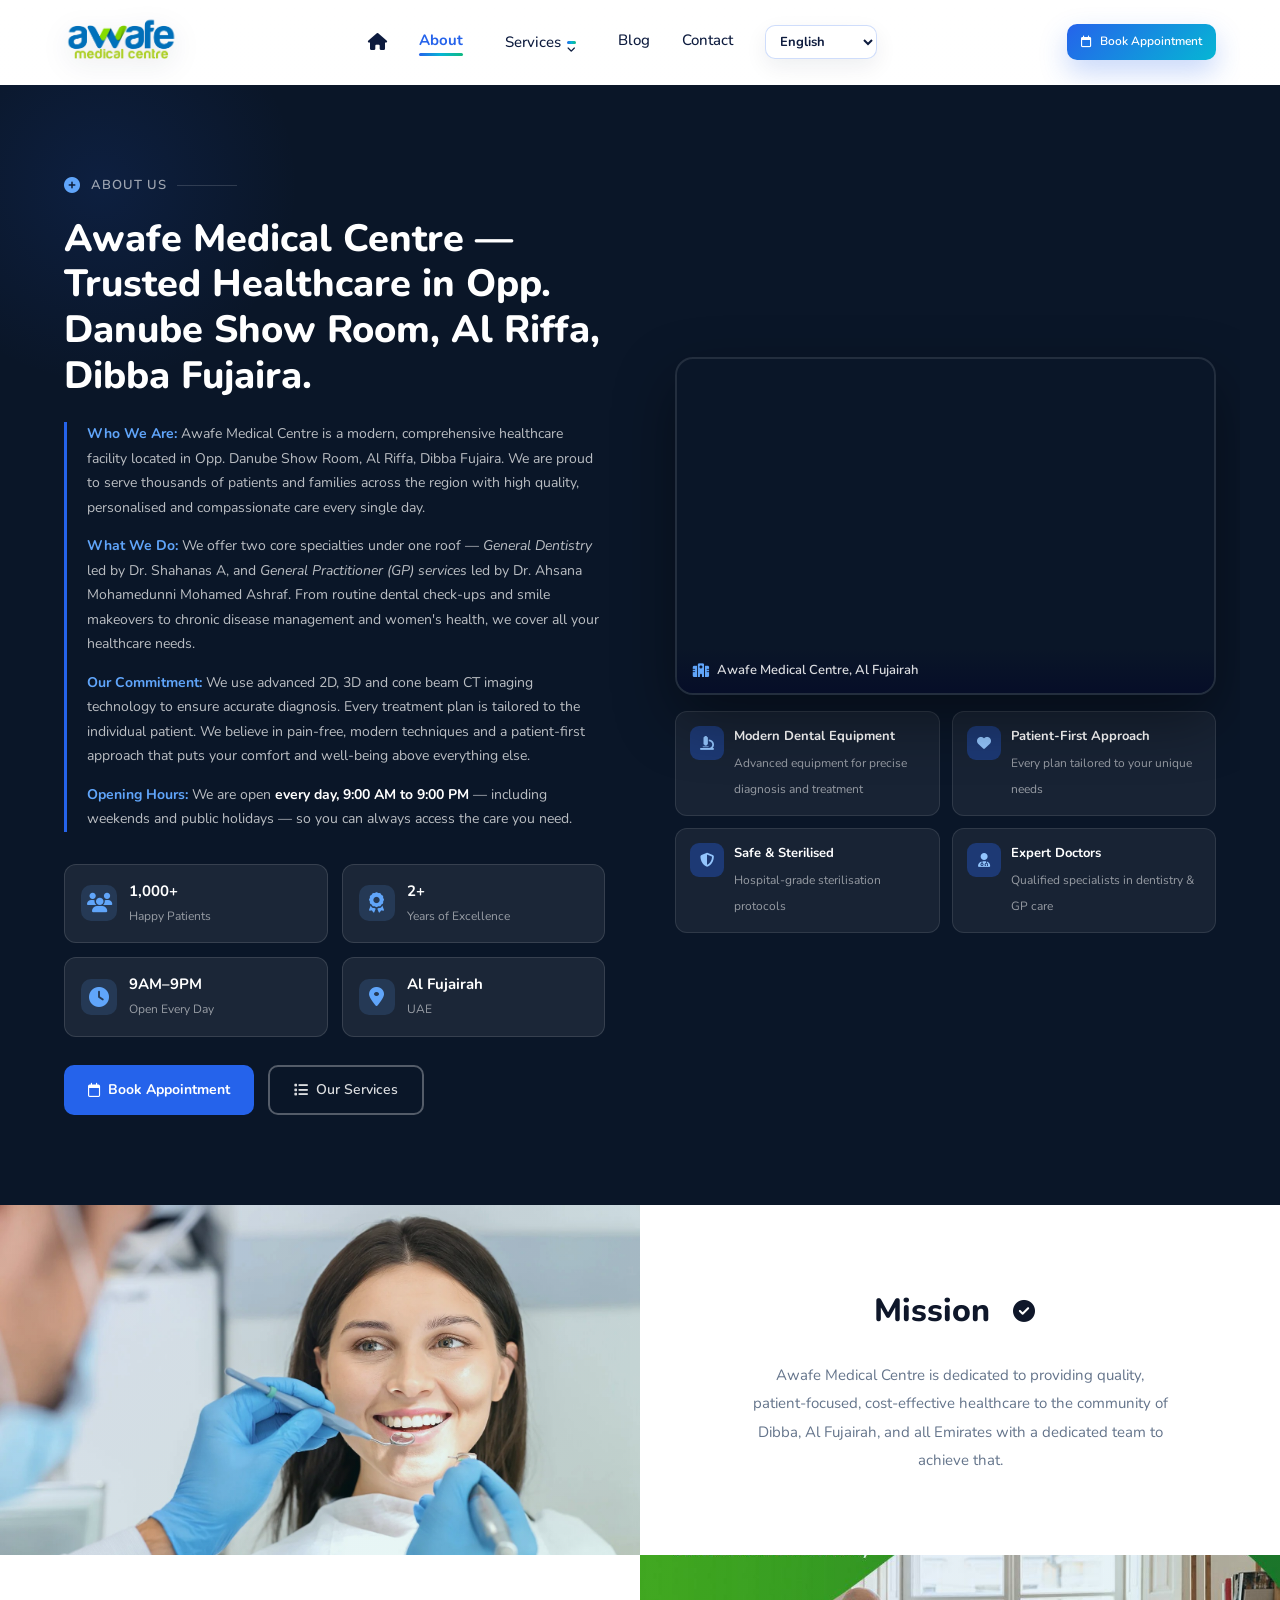
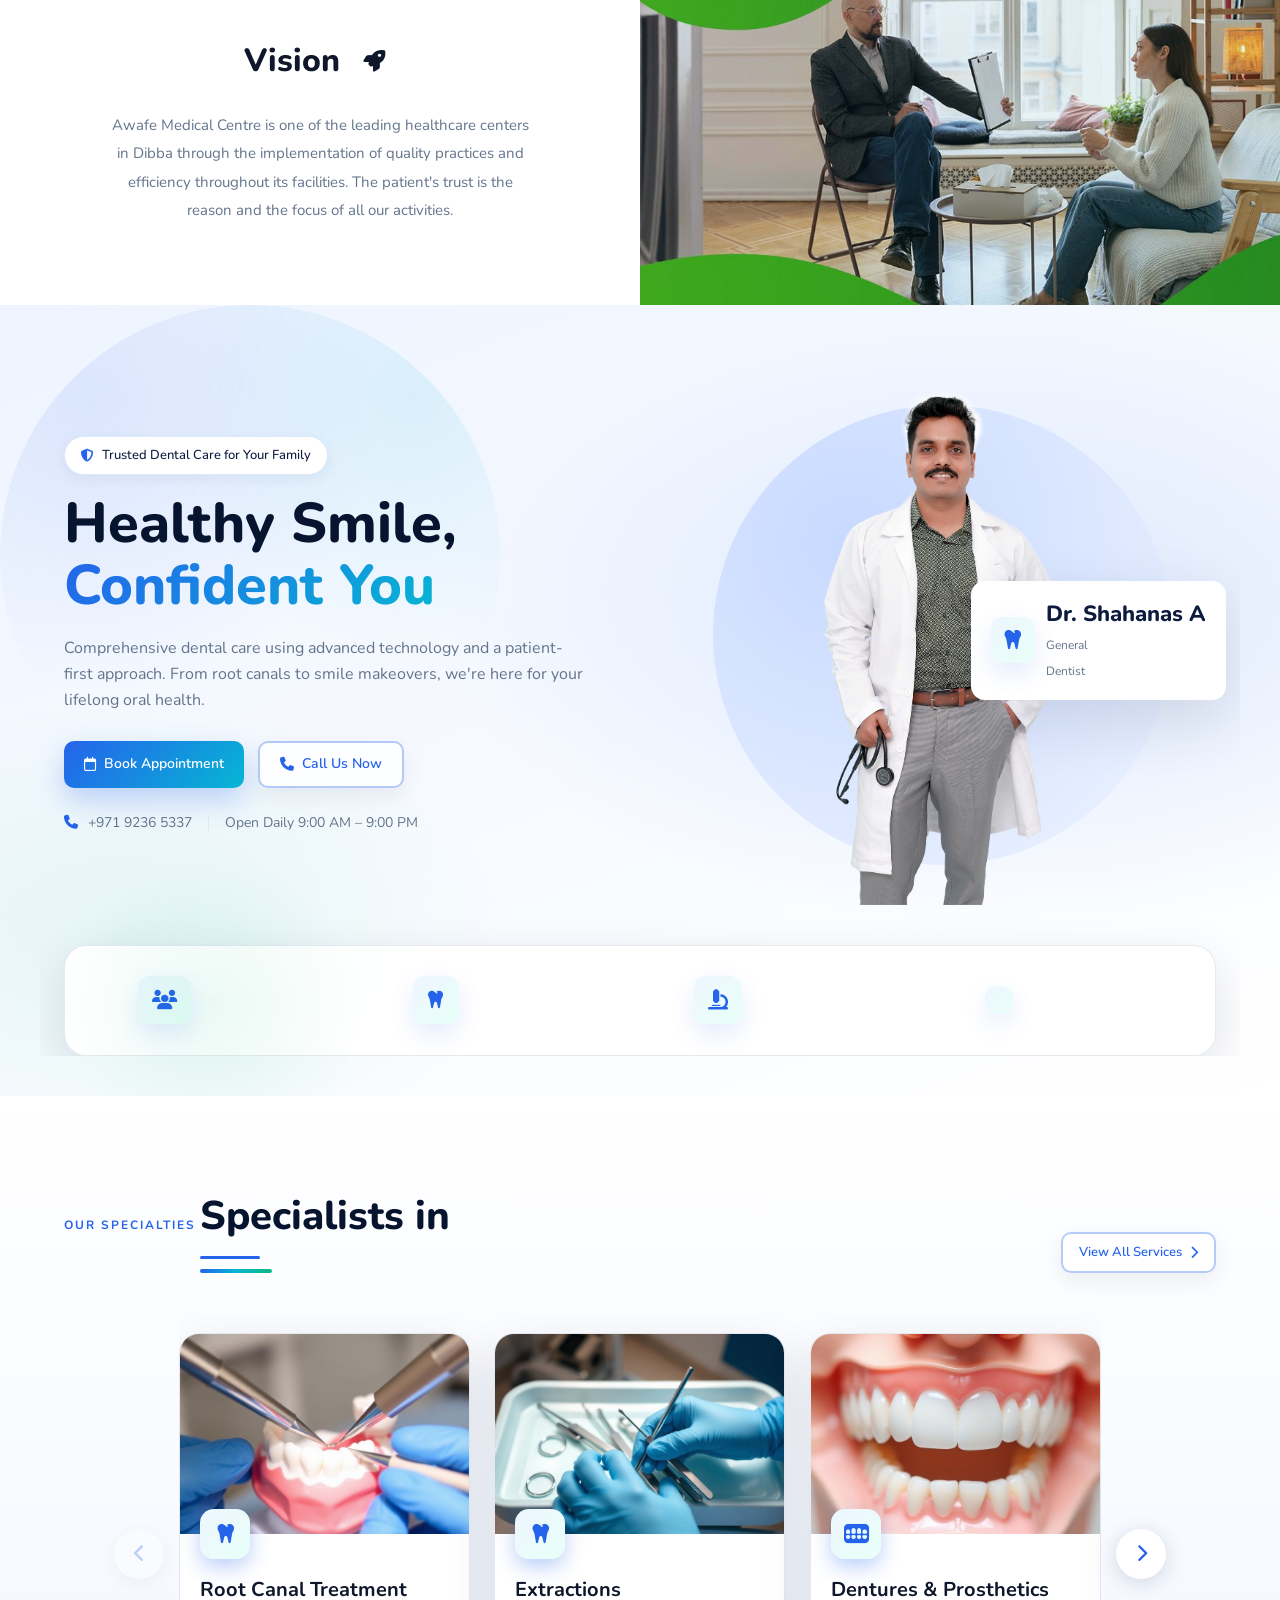
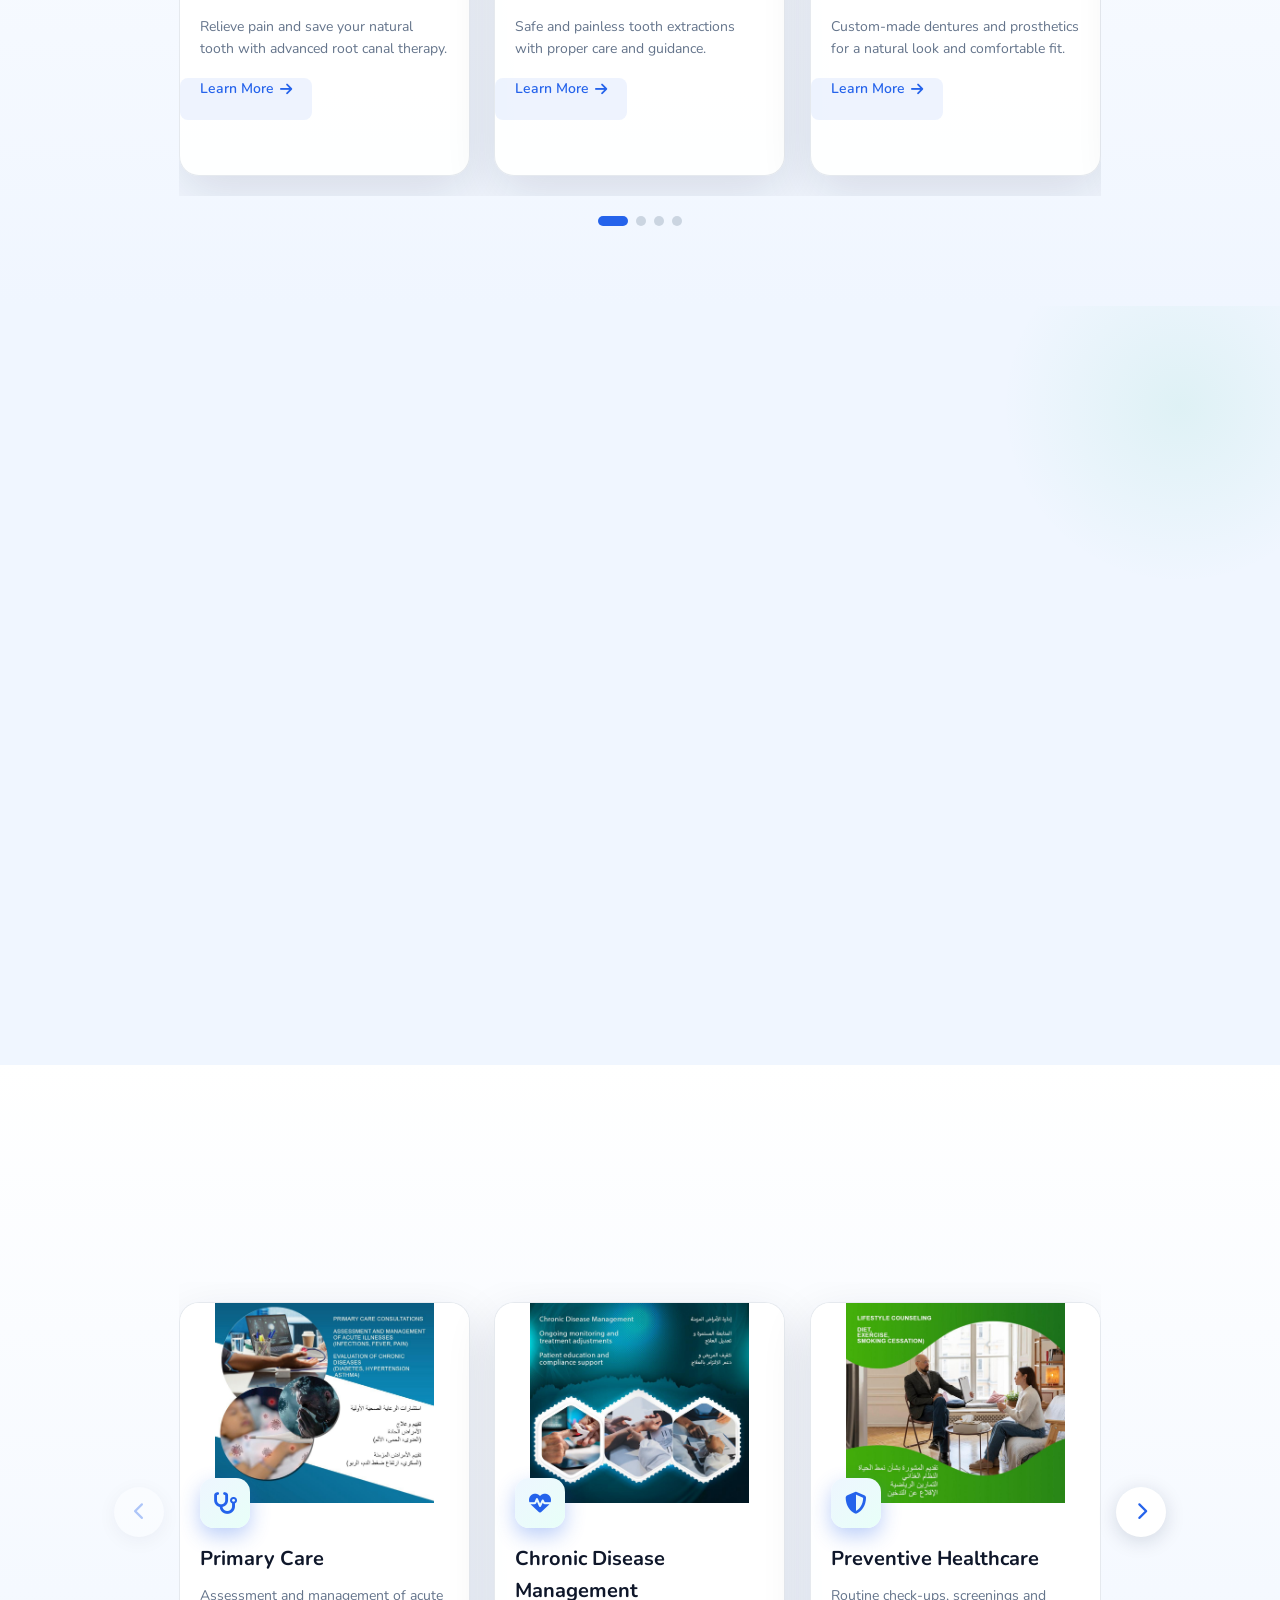
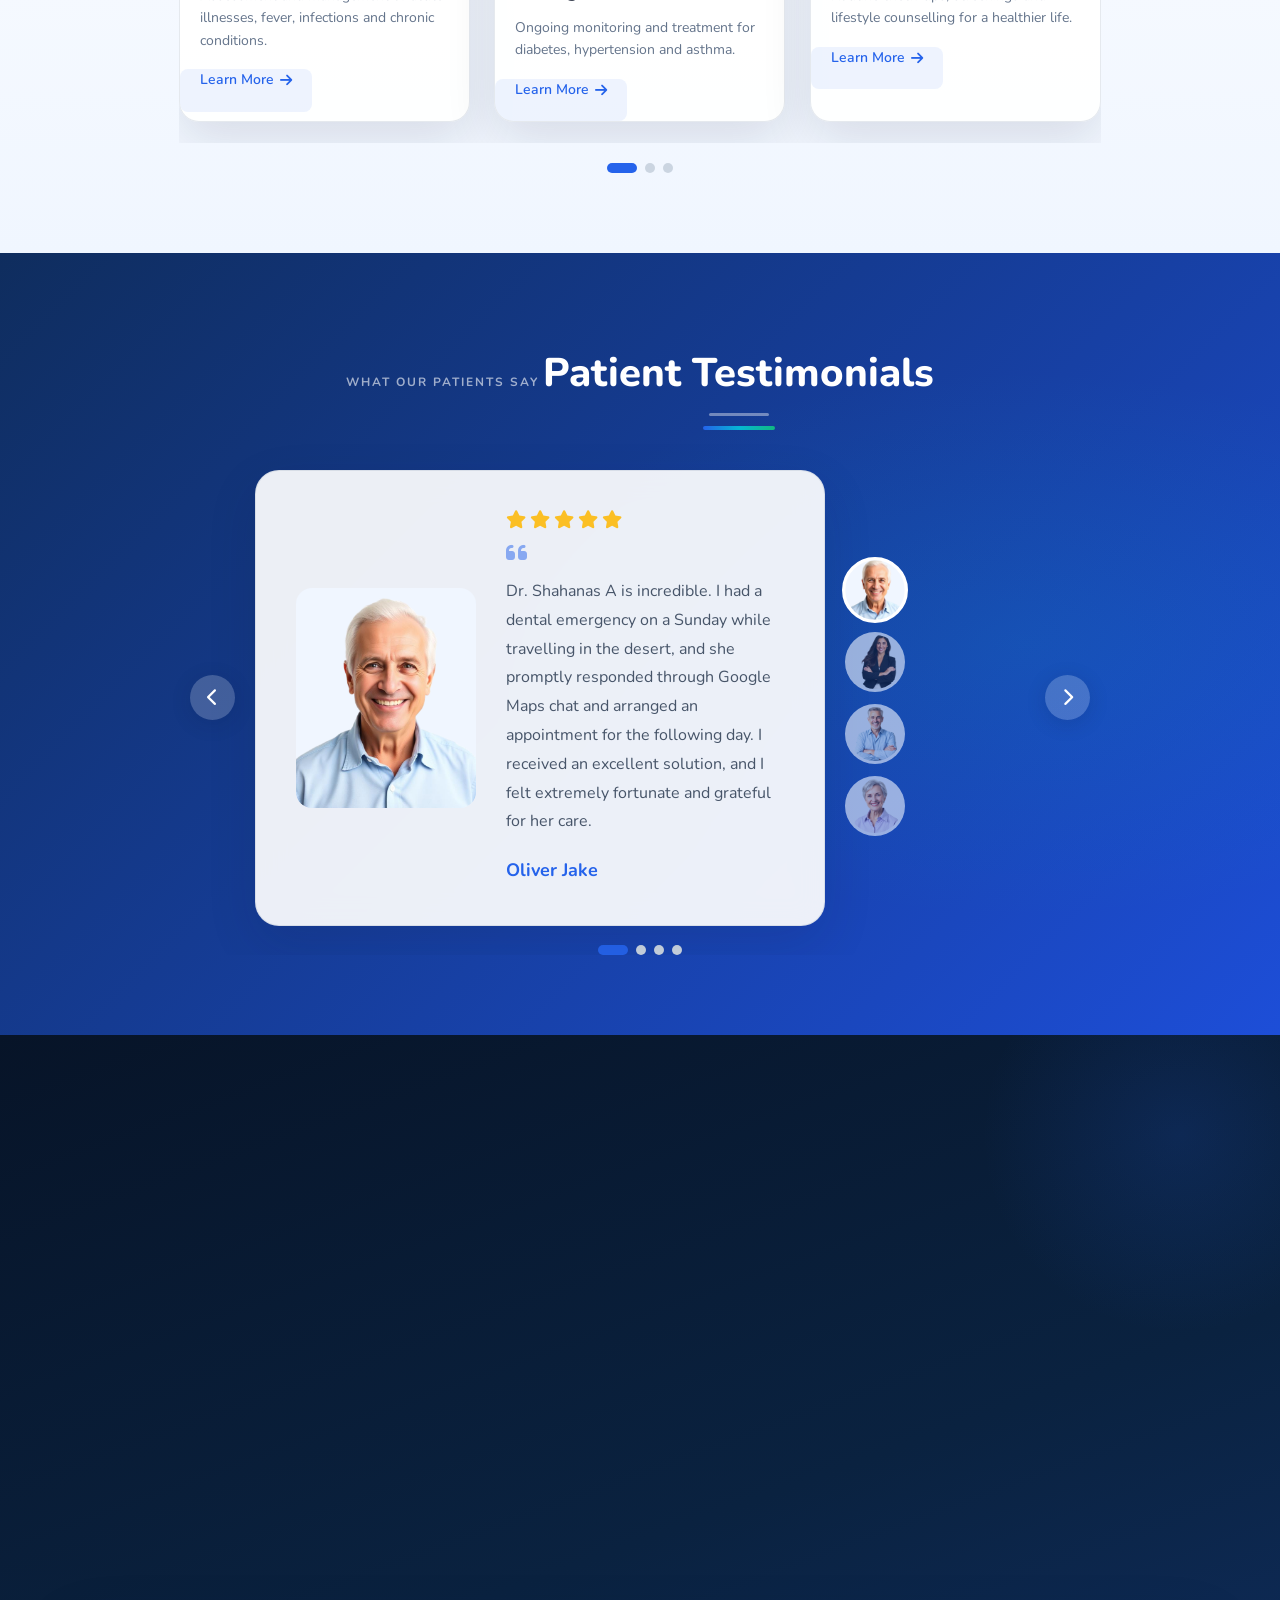
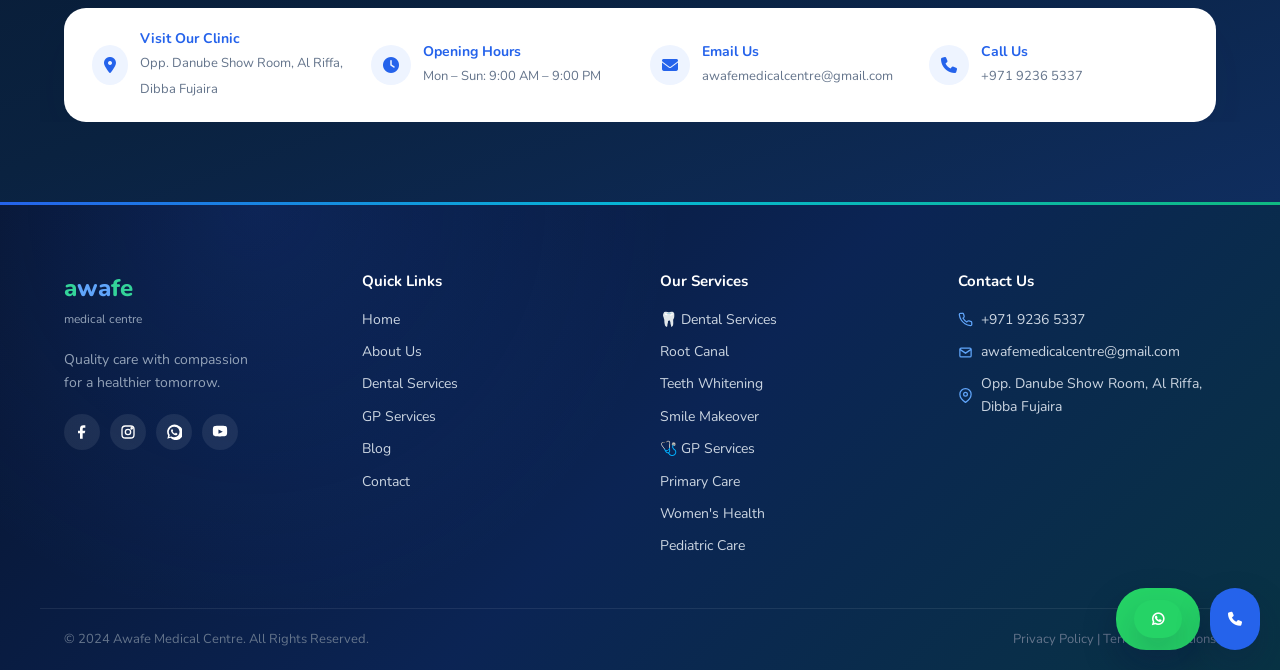
==== commit 4669bb85: "update" ====
--- a/about.html
+++ b/about.html
@@ -353,9 +353,12 @@
       justify-content: center;
       font-size: 22px;
       margin: -25px 20px 15px;
-      position: relative;
+      position: relative !important;
+      top: auto !important;
+      left: auto !important;
       z-index: 2;
       box-shadow: 0 8px 20px rgba(37, 99, 235, 0.3);
+      flex-shrink: 0;
     }
     .service-card h3 {
       font-size: 20px;
@@ -415,13 +418,68 @@
     }
     @media (max-width: 600px) {
       .service-card {
-        flex: 0 0 85%;
-        min-width: 85%;
+        flex: 0 0 80%;
+        min-width: 80%;
       }
       .carousel-btn {
-        width: 40px;
-        height: 40px;
+        width: 36px;
+        height: 36px;
         font-size: 14px;
+        flex-shrink: 0;
+      }
+      .services-carousel {
+        padding: 0 8px;
+        gap: 8px;
+      }
+      .services-grid {
+        gap: 14px;
+        padding: 12px 0;
+      }
+      .service-card h3 {
+        font-size: 16px;
+        padding: 28px 14px 6px;
+      }
+      .service-card p {
+        font-size: 13px;
+        padding: 0 14px 10px;
+      }
+      .service-img {
+        height: 160px;
+      }
+      .service-icon {
+        top: 130px;
+        left: 14px;
+        width: 42px;
+        height: 42px;
+        font-size: 17px;
+      }
+      .learn-more {
+        padding: 10px 14px 16px;
+        font-size: 13px;
+      }
+    }
+    /* Prevent horizontal overflow on the whole section */
+    .services, section.services {
+      overflow: hidden;
+    }
+    .services-carousel {
+      overflow: visible;
+    }
+    .services-grid {
+      overflow-x: auto;
+      -webkit-overflow-scrolling: touch;
+    }
+    /* Fix body overflow */
+    body { overflow-x: hidden !important; }
+    /* Section head stacks on mobile */
+    @media (max-width: 640px) {
+      .section-head {
+        flex-direction: column !important;
+        align-items: flex-start !important;
+        gap: 12px !important;
+      }
+      .section-head h2 {
+        font-size: clamp(20px, 6vw, 28px) !important;
       }
     }
   </style>
--- a/styles.css
+++ b/styles.css
@@ -1237,13 +1237,14 @@
     box-shadow: none !important;
     border: none !important;
     border-radius: 10px !important;
-    padding: 4px 0 4px 8px !important;
+    padding: 6px 0 6px 0 !important;
     min-width: auto;
     opacity: 1;
     visibility: visible;
     pointer-events: auto;
-    background: #f0f6ff !important;
-    margin: 4px 0 4px 8px !important;
+    background: #eef4ff !important;
+    margin: 6px 0 6px 12px !important;
+    border-left: 3px solid var(--primary) !important;
   }
   .nav-drop-menu::before { display: none !important; }
 
@@ -1255,15 +1256,26 @@
   .nav-drop-item {
     display: flex !important;
     align-items: center !important;
-    padding: 10px 14px !important;
+    padding: 13px 16px !important;
     color: #0f1b3d !important;
     font-size: 14px !important;
     font-weight: 600 !important;
     border-radius: 8px !important;
-    gap: 8px !important;
+    gap: 10px !important;
+    min-height: 48px !important;
+    background: transparent !important;
+  }
+  .nav-drop-item i {
+    color: var(--primary) !important;
+    font-size: 15px !important;
+    width: 18px !important;
+    text-align: center !important;
   }
   .nav-drop-item:hover {
     background: #dbeafe !important;
+    color: #2563eb !important;
+  }
+  .nav-drop-item:hover i {
     color: #2563eb !important;
   }
 }
--- a/responsive-enhancements.css
+++ b/responsive-enhancements.css
@@ -71,4 +71,253 @@
   
   /* Forms */
   .contact-strip { grid-template-columns: repeat(2, 1fr); gap: 12px; }
-}\n\n/* Mobile - Medium (768px and below) */\n@media (max-width: 768px) {\n  .container { padding: 0 16px; }\n  \n  /* Hero */\n  .hero-content h1 { font-size: clamp(24px, 6vw, 36px); }\n  .hero-image img { max-height: 240px; }\n  \n  /* Gallery */\n  .gallery-grid { grid-template-columns: repeat(2, 1fr); gap: 16px; }\n}\n\n/* Mobile - Small (640px and below) */\n@media (max-width: 640px) {\n  /* Spacing */\n  .container { padding: 0 14px; }\n  .header-inner { padding: 10px 12px !important; }\n  \n  /* Typography */\n  .hero-content h1 { font-size: clamp(20px, 7vw, 32px); line-height: 1.2; }\n  .section-head h2 { font-size: clamp(18px, 6vw, 28px); }\n  .page-head h1 { font-size: clamp(18px, 5vw, 26px); }\n  \n  /* Header */\n  .logo-img { height: 40px !important; }\n  .nav { top: 62px !important; padding: 12px !important; }\n  .nav a { padding: 8px 6px !important; font-size: 13px !important; }\n  .menu-toggle { font-size: 18px; }\n  \n  /* Hero */\n  .hero { padding: 30px 0; }\n  .hero-blob { width: 250px; height: 250px; }\n  .hero-actions { flex-direction: column; align-items: stretch; gap: 10px; }\n  .hero-actions .btn { width: 100%; max-width: none; }\n  .badge { padding: 6px 12px; font-size: 12px; }\n  \n  /* Stats */\n  .stats-bar { grid-template-columns: 1fr; gap: 12px; padding: 12px; margin-top: 20px; }\n  \n  /* Services */\n  .services-grid { grid-template-columns: 1fr; gap: 14px; }\n  .services-page .services-grid { grid-template-columns: 1fr; }\n  .service-card h3 { font-size: 15px; padding: 20px 16px 6px; }\n  \n  /* Testimonials */\n  .testimonial-card { grid-template-columns: 1fr; text-align: center; padding: 18px; }\n  .testimonial-photo { margin: 0 auto; }\n  .testimonial-thumbs { display: none; }\n  \n  /* Contact */\n  .contact-card { padding: 16px; }\n  .contact-strip { grid-template-columns: 1fr; gap: 10px; padding: 14px 16px; }\n  .map-card { min-height: 280px; }\n  .map-card iframe { min-height: 280px; }\n  \n  /* Forms */\n  .form .field { margin-bottom: 12px; }\n  .form .field input, .form .field textarea { padding: 10px 12px; font-size: 13px; }\n  .form .field textarea { min-height: 100px; }\n  .form .btn-submit { padding: 12px 14px; font-size: 13px; }\n  \n  /* Buttons */\n  .btn { padding: 9px 16px; font-size: 13px; }\n  \n  /* Footer */\n  .footer-grid { grid-template-columns: 1fr; gap: 16px; }\n  .footer-bottom { flex-direction: column; text-align: center; gap: 6px; padding: 12px 14px; }\n  \n  /* Gallery */\n  .gallery-grid { grid-template-columns: 1fr; gap: 12px; }\n  .gallery-card { min-height: 180px; }\n  \n  /* FABs */\n  .floating-actions { bottom: 10px; right: 10px; }\n  .fab { padding: 8px 12px; font-size: 11px; }\n}\n\n/* Extra Small Mobile (480px and below) */\n@media (max-width: 480px) {\n  /* Spacing */\n  .container { padding: 0 12px; }\n  .header-inner { padding: 8px 10px !important; }\n  \n  /* Typography */\n  .hero-content h1 { font-size: clamp(18px, 6vw, 28px); }\n  \n  /* Header */\n  .logo-img { height: 36px !important; }\n  .nav { top: 58px !important; padding: 10px !important; }\n  .nav a { padding: 6px 4px !important; font-size: 12px !important; }\n  \n  /* Hero */\n  .hero { padding: 20px 0; }\n  .hero-blob { width: 200px; height: 200px; }\n  .badge { padding: 5px 10px; font-size: 11px; gap: 4px; }\n  \n  /* Form */\n  .col-form { padding: 16px; }\n  .form .field textarea { min-height: 90px; }\n  .phone-wrap { flex-direction: column; gap: 6px; }\n  .phone-wrap select { width: 100%; }\n  \n  /* Map */\n  .map-card { min-height: 250px; }\n  .map-card iframe { min-height: 250px; }\n  \n  /* Gallery */\n  .gallery-card { min-height: 160px; }\n  \n  /* FABs */\n  .fab { padding: 6px 10px; font-size: 10px; border-radius: 20px; }\n}\n\n/* Very Small Mobile (360px and below) */\n@media (max-width: 360px) {\n  .container { padding: 0 10px; }\n  .header-inner { padding: 6px 8px !important; }\n  \n  /* Logo */\n  .logo-img { height: 32px !important; }\n  \n  /* Typography */\n  .hero-content h1 { font-size: clamp(16px, 5vw, 24px); }\n  .section-head h2 { font-size: clamp(16px, 5vw, 22px); }\n  \n  /* Hero */\n  .hero { padding: 16px 0; }\n  .hero-blob { width: 180px; height: 180px; }\n  \n  /* Form */\n  .col-form { padding: 12px; }\n  .form .field textarea { min-height: 80px; }\n  \n  /* Map */\n  .map-card { min-height: 220px; }\n  .map-card iframe { min-height: 220px; }\n  \n  /* FABs */\n  .fab { padding: 5px 8px; font-size: 9px; }\n}\n\n/* =========================================================\n   IMPROVED MOBILE MENU\n   ========================================================= */\n\n/* Mobile Menu Toggle Animation */\n.menu-toggle {\n  transition: transform .3s ease, color .2s ease;\n}\n\n.menu-toggle.active {\n  transform: rotate(90deg);\n}\n\n/* Mobile Nav Improvements */\n@media (max-width: 960px) {\n  .nav {\n    animation: slideInFromTop .3s ease both;\n  }\n  \n  @keyframes slideInFromTop {\n    from {\n      opacity: 0;\n      transform: translateY(-20px);\n    }\n    to {\n      opacity: 1;\n      transform: translateY(0);\n    }\n  }\n  \n  .nav a {\n    border-left: 3px solid transparent;\n    padding-left: 12px !important;\n    transition: all .2s ease;\n  }\n  \n  .nav a:hover, .nav a.active {\n    border-left-color: var(--primary);\n    background: var(--primary-soft);\n    color: var(--primary) !important;\n  }\n}\n\n/* =========================================================\n   RESPONSIVE UTILITIES\n   ========================================================= */\n\n/* Hide on mobile */\n@media (max-width: 960px) {\n  .hide-mobile { display: none !important; }\n}\n\n/* Show only on mobile */\n@media (min-width: 961px) {\n  .show-mobile { display: none !important; }\n}\n\n/* Touch-friendly sizes for mobile */\n@media (max-width: 640px) {\n  a, button { min-height: 44px; min-width: 44px; }\n  .btn { min-height: 44px; }\n}\n\n/* Reduce animations on low-motion devices */\n@media (prefers-reduced-motion: reduce) {\n  *, *::before, *::after {\n    animation-duration: 0.01ms !important;\n    animation-iteration-count: 1 !important;\n    transition-duration: 0.01ms !important;\n  }\n}\n\n/* Print styles */\n@media print {\n  .header, .nav, .footer, .floating-actions {\n    display: none !important;\n  }\n  \n  body {\n    background: white;\n    color: black;\n  }\n}\n+}\n\n/* Mobile - Medium (768px and below) */\n@media (max-width: 768px) {\n  .container { padding: 0 16px; }\n  \n  /* Hero */\n  .hero-content h1 { font-size: clamp(24px, 6vw, 36px); }\n  .hero-image img { max-height: 240px; }\n  \n  /* Gallery */\n  .gallery-grid { grid-template-columns: repeat(2, 1fr); gap: 16px; }\n}\n\n/* Mobile - Small (640px and below) */\n@media (max-width: 640px) {\n  /* Spacing */\n  .container { padding: 0 14px; }\n  .header-inner { padding: 10px 12px !important; }\n  \n  /* Typography */\n  .hero-content h1 { font-size: clamp(20px, 7vw, 32px); line-height: 1.2; }\n  .section-head h2 { font-size: clamp(18px, 6vw, 28px); }\n  .page-head h1 { font-size: clamp(18px, 5vw, 26px); }\n  \n  /* Header */\n  .logo-img { height: 40px !important; }\n  .nav { top: 62px !important; padding: 12px !important; }\n  .nav a { padding: 8px 6px !important; font-size: 13px !important; }\n  .menu-toggle { font-size: 18px; }\n  \n  /* Hero */\n  .hero { padding: 30px 0; }\n  .hero-blob { width: 250px; height: 250px; }\n  .hero-actions { flex-direction: column; align-items: stretch; gap: 10px; }\n  .hero-actions .btn { width: 100%; max-width: none; }\n  .badge { padding: 6px 12px; font-size: 12px; }\n  \n  /* Stats */\n  .stats-bar { grid-template-columns: 1fr; gap: 12px; padding: 12px; margin-top: 20px; }\n  \n  /* Services */\n  .services-grid { grid-template-columns: 1fr; gap: 14px; }\n  .services-page .services-grid { grid-template-columns: 1fr; }\n  .service-card h3 { font-size: 15px; padding: 20px 16px 6px; }\n  \n  /* Testimonials */\n  .testimonial-card { grid-template-columns: 1fr; text-align: center; padding: 18px; }\n  .testimonial-photo { margin: 0 auto; }\n  .testimonial-thumbs { display: none; }\n  \n  /* Contact */\n  .contact-card { padding: 16px; }\n  .contact-strip { grid-template-columns: 1fr; gap: 10px; padding: 14px 16px; }\n  .map-card { min-height: 280px; }\n  .map-card iframe { min-height: 280px; }\n  \n  /* Forms */\n  .form .field { margin-bottom: 12px; }\n  .form .field input, .form .field textarea { padding: 10px 12px; font-size: 13px; }\n  .form .field textarea { min-height: 100px; }\n  .form .btn-submit { padding: 12px 14px; font-size: 13px; }\n  \n  /* Buttons */\n  .btn { padding: 9px 16px; font-size: 13px; }\n  \n  /* Footer */\n  .footer-grid { grid-template-columns: 1fr; gap: 16px; }\n  .footer-bottom { flex-direction: column; text-align: center; gap: 6px; padding: 12px 14px; }\n  \n  /* Gallery */\n  .gallery-grid { grid-template-columns: 1fr; gap: 12px; }\n  .gallery-card { min-height: 180px; }\n  \n  /* FABs */\n  .floating-actions { bottom: 10px; right: 10px; }\n  .fab { padding: 8px 12px; font-size: 11px; }\n}\n\n/* Extra Small Mobile (480px and below) */\n@media (max-width: 480px) {\n  /* Spacing */\n  .container { padding: 0 12px; }\n  .header-inner { padding: 8px 10px !important; }\n  \n  /* Typography */\n  .hero-content h1 { font-size: clamp(18px, 6vw, 28px); }\n  \n  /* Header */\n  .logo-img { height: 36px !important; }\n  .nav { top: 58px !important; padding: 10px !important; }\n  .nav a { padding: 6px 4px !important; font-size: 12px !important; }\n  \n  /* Hero */\n  .hero { padding: 20px 0; }\n  .hero-blob { width: 200px; height: 200px; }\n  .badge { padding: 5px 10px; font-size: 11px; gap: 4px; }\n  \n  /* Form */\n  .col-form { padding: 16px; }\n  .form .field textarea { min-height: 90px; }\n  .phone-wrap { flex-direction: column; gap: 6px; }\n  .phone-wrap select { width: 100%; }\n  \n  /* Map */\n  .map-card { min-height: 250px; }\n  .map-card iframe { min-height: 250px; }\n  \n  /* Gallery */\n  .gallery-card { min-height: 160px; }\n  \n  /* FABs */\n  .fab { padding: 6px 10px; font-size: 10px; border-radius: 20px; }\n}\n\n/* Very Small Mobile (360px and below) */\n@media (max-width: 360px) {\n  .container { padding: 0 10px; }\n  .header-inner { padding: 6px 8px !important; }\n  \n  /* Logo */\n  .logo-img { height: 32px !important; }\n  \n  /* Typography */\n  .hero-content h1 { font-size: clamp(16px, 5vw, 24px); }\n  .section-head h2 { font-size: clamp(16px, 5vw, 22px); }\n  \n  /* Hero */\n  .hero { padding: 16px 0; }\n  .hero-blob { width: 180px; height: 180px; }\n  \n  /* Form */\n  .col-form { padding: 12px; }\n  .form .field textarea { min-height: 80px; }\n  \n  /* Map */\n  .map-card { min-height: 220px; }\n  .map-card iframe { min-height: 220px; }\n  \n  /* FABs */\n  .fab { padding: 5px 8px; font-size: 9px; }\n}\n\n/* =========================================================\n   IMPROVED MOBILE MENU\n   ========================================================= */\n\n/* Mobile Menu Toggle Animation */\n.menu-toggle {\n  transition: transform .3s ease, color .2s ease;\n}\n\n.menu-toggle.active {\n  transform: rotate(90deg);\n}\n\n/* Mobile Nav Improvements */\n@media (max-width: 960px) {\n  .nav {\n    animation: slideInFromTop .3s ease both;\n  }\n  \n  @keyframes slideInFromTop {\n    from {\n      opacity: 0;\n      transform: translateY(-20px);\n    }\n    to {\n      opacity: 1;\n      transform: translateY(0);\n    }\n  }\n  \n  .nav a {\n    border-left: 3px solid transparent;\n    padding-left: 12px !important;\n    transition: all .2s ease;\n  }\n  \n  .nav a:hover, .nav a.active {\n    border-left-color: var(--primary);\n    background: var(--primary-soft);\n    color: var(--primary) !important;\n  }\n}\n\n/* =========================================================\n   RESPONSIVE UTILITIES\n   ========================================================= */\n\n/* Hide on mobile */\n@media (max-width: 960px) {\n  .hide-mobile { display: none !important; }\n}\n\n/* Show only on mobile */\n@media (min-width: 961px) {\n  .show-mobile { display: none !important; }\n}\n\n/* Touch-friendly sizes for mobile */\n@media (max-width: 640px) {\n  a, button { min-height: 44px; min-width: 44px; }\n  .btn { min-height: 44px; }\n}\n\n/* Reduce animations on low-motion devices */\n@media (prefers-reduced-motion: reduce) {\n  *, *::before, *::after {\n    animation-duration: 0.01ms !important;\n    animation-iteration-count: 1 !important;\n    transition-duration: 0.01ms !important;\n  }\n}\n\n/* Print styles */\n@media print {\n  .header, .nav, .footer, .floating-actions {\n    display: none !important;\n  }\n  \n  body {\n    background: white;\n    color: black;\n  }\n}\n
+
+
+/* =========================================================
+   MOBILE SUBMENU FIX — keep dropdown items readable at all sizes
+   ========================================================= */
+@media (max-width: 640px) {
+  /* Override the generic .nav a shrink for submenu items */
+  .nav-drop-item,
+  .nav .nav-drop-menu .nav-drop-item {
+    padding: 13px 16px !important;
+    font-size: 14px !important;
+    min-height: 48px !important;
+    font-weight: 600 !important;
+    color: #0f1b3d !important;
+    gap: 10px !important;
+  }
+  .nav-drop-menu {
+    margin: 6px 0 6px 12px !important;
+    background: #eef4ff !important;
+    border-left: 3px solid #2563eb !important;
+    border-radius: 10px !important;
+    padding: 6px 0 !important;
+  }
+}
+
+@media (max-width: 480px) {
+  .nav-drop-item,
+  .nav .nav-drop-menu .nav-drop-item {
+    padding: 13px 14px !important;
+    font-size: 14px !important;
+    min-height: 48px !important;
+  }
+}
+
+
+/* =========================================================
+   COMPREHENSIVE MOBILE FIXES — All Pages
+   ========================================================= */
+
+/* ── HOSPITAL PAGE ── */
+@media (max-width: 960px) {
+  /* Video hero */
+  .vid-hero { height: 56vw !important; min-height: 260px !important; }
+
+  /* Stats strip */
+  .hosp-stats-grid { grid-template-columns: repeat(2, 1fr) !important; }
+
+  /* Doctors grid */
+  .hosp-doctors-grid { grid-template-columns: 1fr 1fr !important; gap: 20px !important; }
+  .hosp-doc-img { height: 360px !important; }
+
+  /* Services content */
+  .hsc-grid { grid-template-columns: 1fr !important; }
+
+  /* Gallery glass grid */
+  .glass-grid { grid-template-columns: 1fr 1fr !important; }
+  .g-card--large { grid-column: 1 / -1 !important; grid-row: auto !important; }
+  .g-col { flex-direction: row !important; }
+  .glass-grid-btm { grid-template-columns: 1fr 1fr !important; }
+
+  /* Why section */
+  .hosp-why-grid { grid-template-columns: 1fr !important; gap: 32px !important; }
+  .hosp-why-visual { display: none !important; }
+
+  /* Services strip */
+  .strip-grid { grid-template-columns: repeat(4, 1fr) !important; }
+
+  /* CTA */
+  .hosp-cta-inner { grid-template-columns: 1fr !important; gap: 28px !important; }
+  .hosp-cta-img { display: none !important; }
+}
+
+@media (max-width: 640px) {
+  /* Video hero */
+  .vid-hero { height: 60vw !important; min-height: 220px !important; }
+  .vid-arrow { width: 36px !important; height: 36px !important; font-size: 13px !important; }
+  .vid-prev { left: 8px !important; }
+  .vid-next { right: 8px !important; }
+
+  /* Stats */
+  .hosp-stats-grid { grid-template-columns: 1fr 1fr !important; }
+  .hosp-stat-item { padding: 16px 12px !important; gap: 10px !important; }
+  .hosp-stat-icon { width: 40px !important; height: 40px !important; font-size: 16px !important; }
+  .hosp-stat-item strong { font-size: 17px !important; }
+
+  /* Doctors */
+  .hosp-doctors-grid { grid-template-columns: 1fr !important; max-width: 380px !important; margin: 0 auto !important; }
+  .hosp-doc-img { height: 320px !important; }
+
+  /* Gallery glass */
+  .glass-grid { grid-template-columns: 1fr !important; }
+  .g-col { flex-direction: column !important; }
+  .glass-grid-btm { grid-template-columns: 1fr !important; }
+  .g-card--large .g-card-img { height: 240px !important; }
+  .g-card--sm .g-card-img,
+  .g-card--btm .g-card-img { height: 200px !important; }
+
+  /* Services strip */
+  .strip-grid { grid-template-columns: repeat(2, 1fr) !important; gap: 10px !important; }
+  .strip-card { padding: 14px 8px !important; font-size: 12px !important; }
+  .strip-icon { width: 42px !important; height: 42px !important; font-size: 18px !important; }
+
+  /* Reviews marquee */
+  .review-card { min-width: 240px !important; }
+}
+
+/* ── DENTAL / GP SERVICES PAGES ── */
+@media (max-width: 960px) {
+  /* Two-column dental layout → stack */
+  .dental-layout { grid-template-columns: 1fr !important; }
+  .dental-imgs-col {
+    position: static !important;
+    flex-direction: row !important;
+    flex-wrap: wrap !important;
+    gap: 16px !important;
+  }
+  .dental-imgs-col .dental-deco-card,
+  .dental-imgs-col .dental-deco-imgs { display: none !important; }
+  .dental-hero-img-wrap { display: none !important; }
+  .dental-side-cta { width: 100% !important; }
+
+  /* Service cards grid */
+  .services-page .services-grid { grid-template-columns: repeat(2, 1fr) !important; }
+
+  /* GP image grid */
+  .gp-img-grid { grid-template-columns: repeat(2, 1fr) !important; }
+
+  /* Care grid */
+  .care-grid { grid-template-columns: repeat(2, 1fr) !important; }
+
+  /* Testimonials */
+  .testi-grid { grid-template-columns: 1fr !important; gap: 20px !important; }
+
+  /* CTA */
+  .cta-grid { grid-template-columns: 1fr !important; gap: 24px !important; }
+  .cta-image { display: none !important; }
+
+  /* Page head */
+  .page-head { padding: 70px 0 50px !important; }
+}
+
+@media (max-width: 640px) {
+  /* Service cards → single column */
+  .services-page .services-grid { grid-template-columns: 1fr !important; }
+  .gp-img-grid { grid-template-columns: 1fr !important; }
+  .care-grid { grid-template-columns: 1fr !important; }
+
+  /* Dental desc cards */
+  .dental-desc-grid { grid-template-columns: 1fr !important; gap: 14px !important; }
+  .dental-desc-card { padding: 20px 16px !important; gap: 14px !important; }
+  .dental-desc-icon { width: 44px !important; height: 44px !important; font-size: 18px !important; }
+  .dental-desc-body h3 { font-size: 15px !important; }
+  .dental-desc-body p { font-size: 13px !important; }
+
+  /* Page head */
+  .page-head { padding: 60px 0 40px !important; }
+  .page-head h1 { font-size: clamp(26px, 7vw, 36px) !important; }
+  .page-head p { font-size: 15px !important; }
+
+  /* Section label */
+  .section-label h2 { font-size: clamp(22px, 6vw, 32px) !important; }
+}
+
+/* ── CONTACT PAGE ── */
+@media (max-width: 960px) {
+  .contact-grid { grid-template-columns: 1fr !important; gap: 32px !important; }
+  .col-form { padding: 32px 28px !important; }
+  .hero { height: 420px !important; }
+}
+
+@media (max-width: 640px) {
+  .hero { height: 360px !important; }
+  .hero-content h1 { font-size: clamp(1.7rem, 7vw, 2.5rem) !important; }
+  .hero-badges { flex-direction: column !important; gap: 8px !important; }
+  .row.two { grid-template-columns: 1fr !important; }
+  .col-form { padding: 24px 16px !important; }
+  .map-wrap { height: 280px !important; }
+  .hours-row { flex-wrap: wrap !important; gap: 4px !important; }
+  .hours-row .time { font-size: 12px !important; }
+}
+
+/* ── GALLERY PAGE ── */
+@media (max-width: 960px) {
+  .gallery-grid { grid-template-columns: repeat(2, 1fr) !important; gap: 16px !important; }
+  .gallery-hero { padding: 80px 0 60px !important; }
+  .gallery-hero-stats { gap: 16px !important; }
+  .gh-stat { padding: 10px 18px !important; }
+  .gh-stat strong { font-size: 18px !important; }
+}
+
+@media (max-width: 640px) {
+  .gallery-grid { grid-template-columns: 1fr !important; gap: 14px !important; }
+  .gallery-card { aspect-ratio: 16/10 !important; }
+  .gallery-hero { padding: 70px 0 50px !important; }
+  .gallery-title { font-size: clamp(28px, 8vw, 40px) !important; }
+  .gallery-hero p { font-size: 14px !important; }
+  .gallery-hero-stats { flex-direction: row !important; flex-wrap: wrap !important; justify-content: center !important; gap: 10px !important; }
+  .gh-stat { padding: 8px 14px !important; }
+  .gh-stat strong { font-size: 16px !important; }
+  .filter-btn { padding: 8px 16px !important; font-size: 12px !important; }
+  .gallery-controls { flex-direction: column !important; gap: 10px !important; align-items: flex-start !important; }
+}
+
+/* ── ABOUT PAGE ── */
+@media (max-width: 960px) {
+  .about-us-grid { grid-template-columns: 1fr !important; gap: 32px !important; }
+  .about-us-video { display: none !important; }
+  .mv-grid { grid-template-columns: 1fr !important; grid-template-rows: auto !important; }
+  .mv-mission-img { grid-column: 1 !important; grid-row: 1 !important; min-height: 280px !important; }
+  .mv-mission-text { grid-column: 1 !important; grid-row: 2 !important; }
+  .mv-vision-text { grid-column: 1 !important; grid-row: 4 !important; }
+  .mv-vision-img { grid-column: 1 !important; grid-row: 3 !important; min-height: 280px !important; }
+}
+
+@media (max-width: 640px) {
+  .about-us-text h2 { font-size: clamp(22px, 6vw, 32px) !important; }
+  .about-us-body p { font-size: 14px !important; }
+  .about-us-facts { grid-template-columns: 1fr 1fr !important; gap: 12px !important; }
+  .auf-item { padding: 14px !important; }
+  .mv-box { padding: 28px 20px !important; }
+  .mv-text-box h3 { font-size: 22px !important; }
+  .mv-text-box p { font-size: 14px !important; }
+}
+
+/* ── GLOBAL FOOTER FIX ── */
+@media (max-width: 640px) {
+  .footer-grid { grid-template-columns: 1fr !important; gap: 20px !important; padding: 32px 16px 24px !important; }
+  .footer-bottom { flex-direction: column !important; text-align: center !important; gap: 6px !important; padding: 14px 16px !important; }
+}
+
+/* ── FLOATING BUTTONS — always visible & not overlapping ── */
+@media (max-width: 640px) {
+  .floating-actions { bottom: 12px !important; right: 12px !important; gap: 8px !important; }
+  .fab { padding: 10px 14px !important; font-size: 12px !important; border-radius: 24px !important; }
+  .fab i { font-size: 14px !important; }
+}
+
+/* ── GENERAL TEXT & SPACING ── */
+@media (max-width: 640px) {
+  .section-head h2 { font-size: clamp(20px, 6vw, 28px) !important; }
+  .eyebrow { font-size: 11px !important; }
+  .section-sub { font-size: 14px !important; }
+  .btn { min-height: 44px !important; }
+}
+
+/* ── PREVENT HORIZONTAL OVERFLOW ── */
+* { max-width: 100%; }
+img, video, iframe { max-width: 100% !important; }
+.container { overflow-x: hidden; }
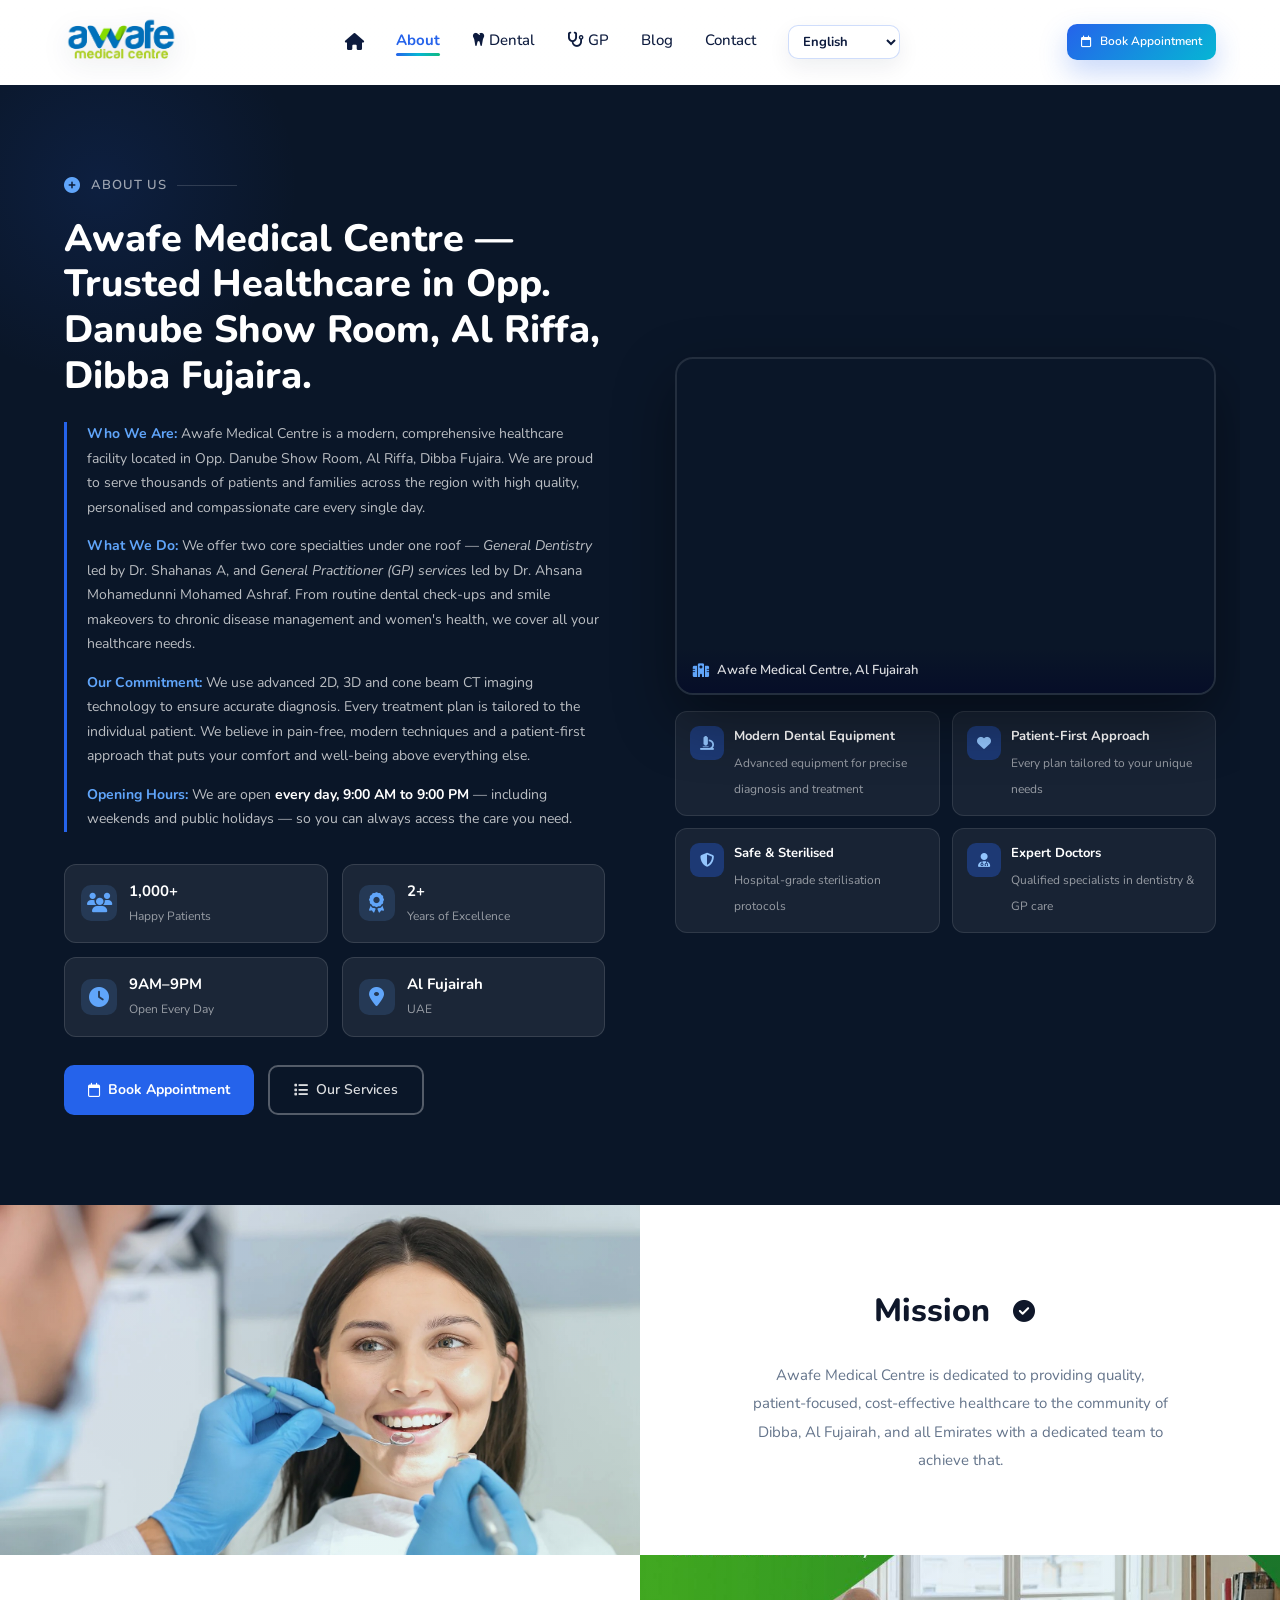
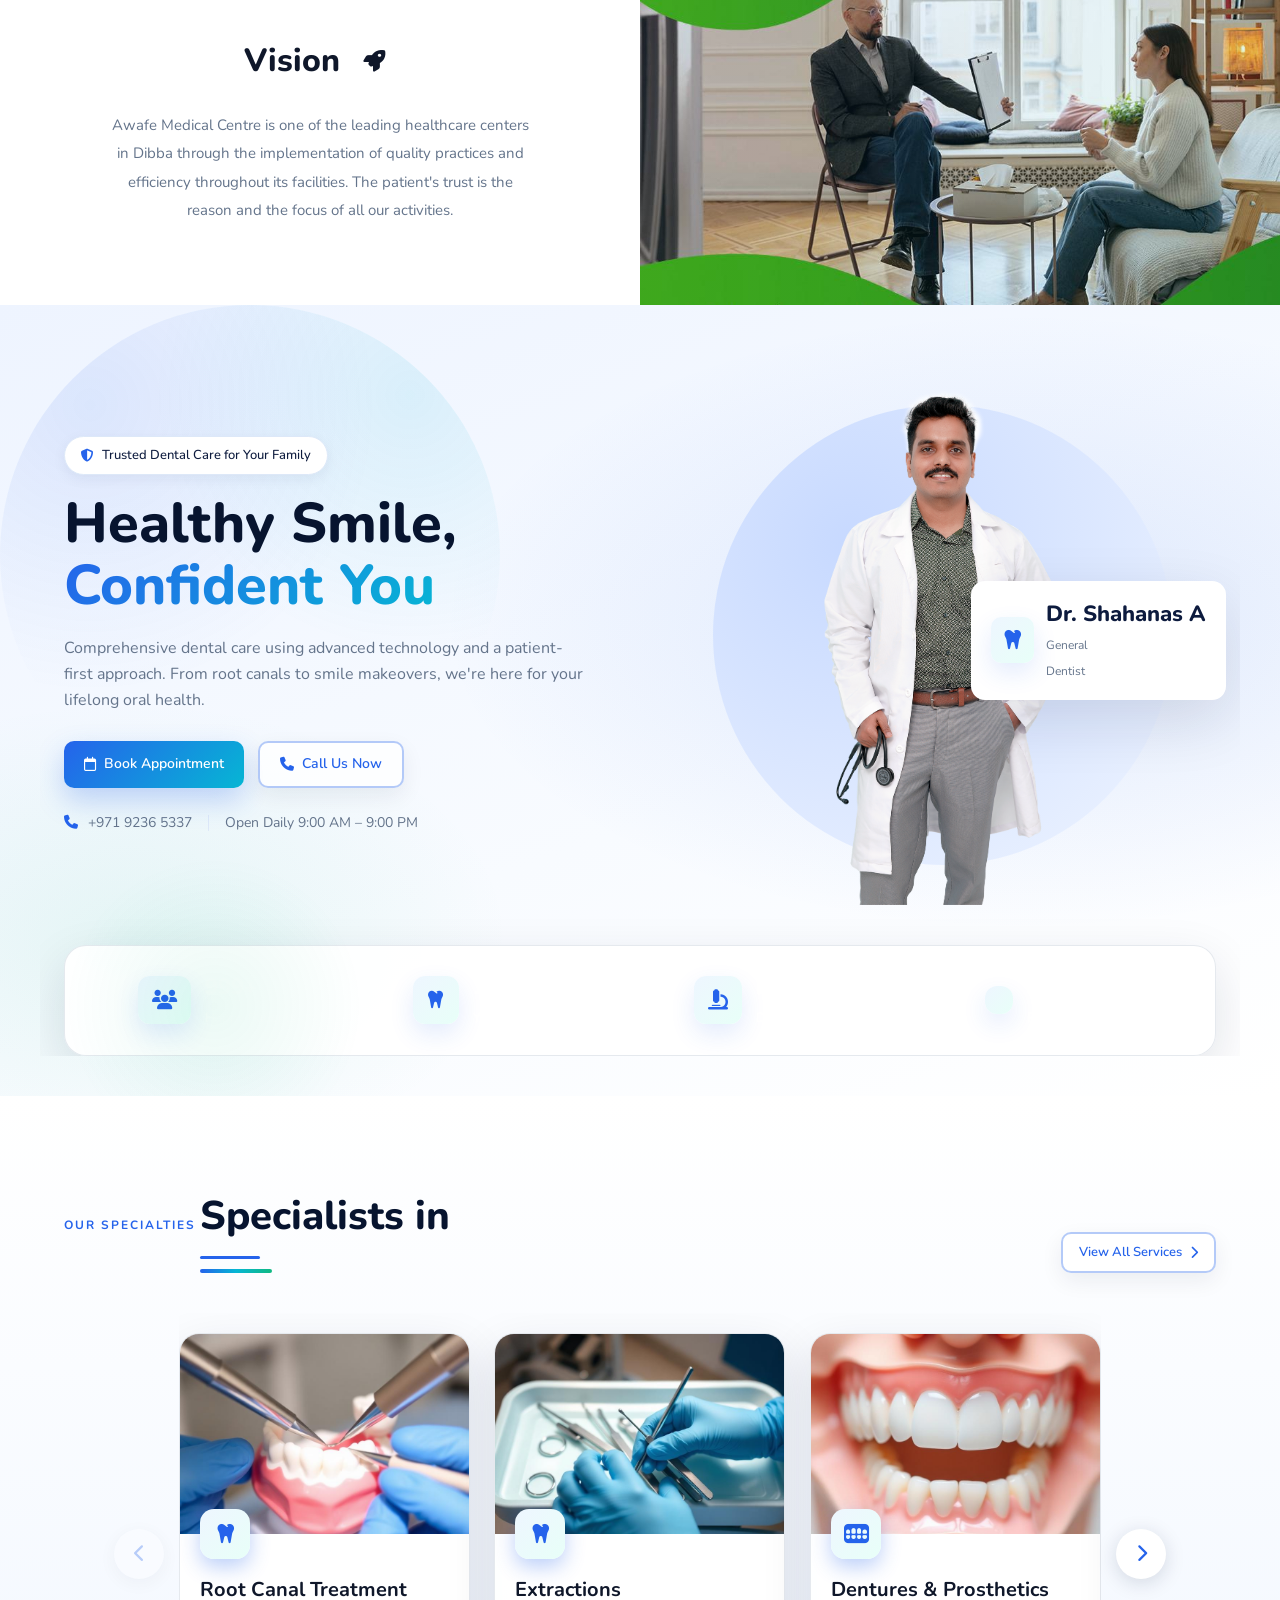
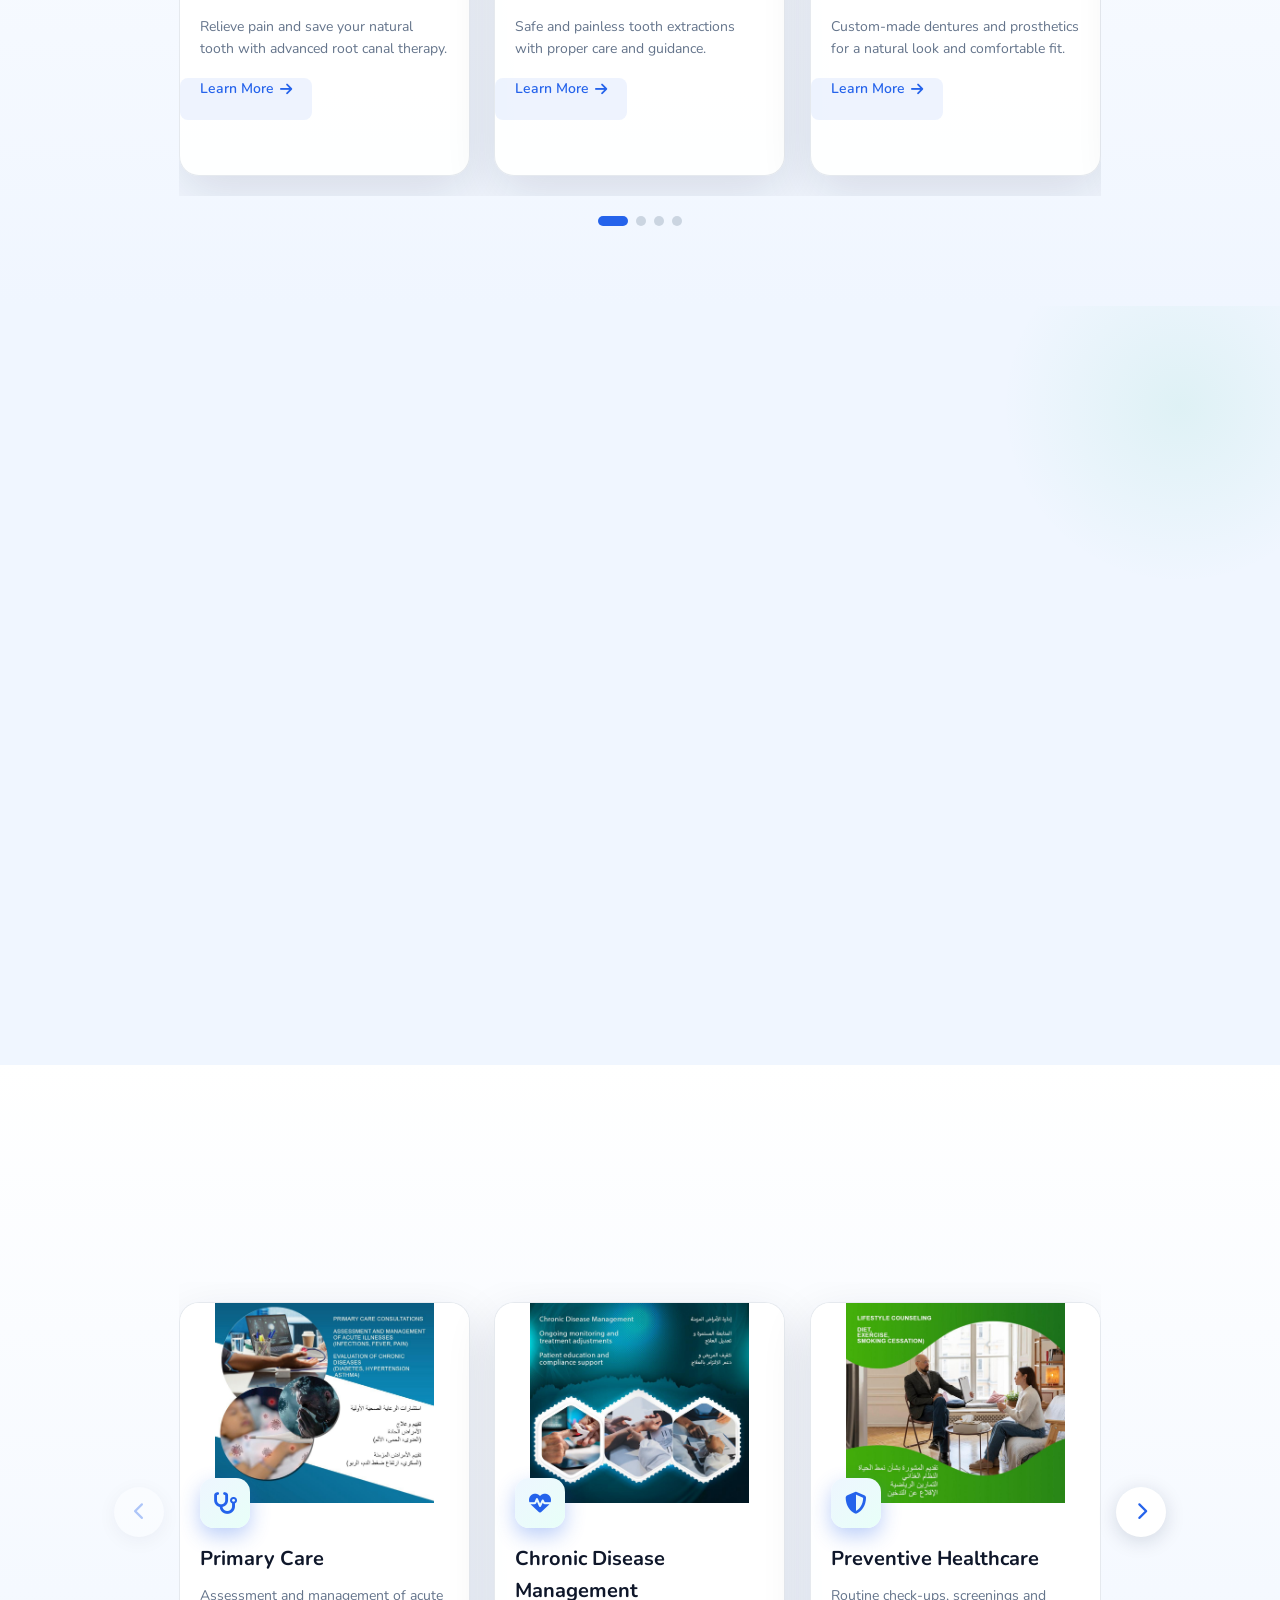
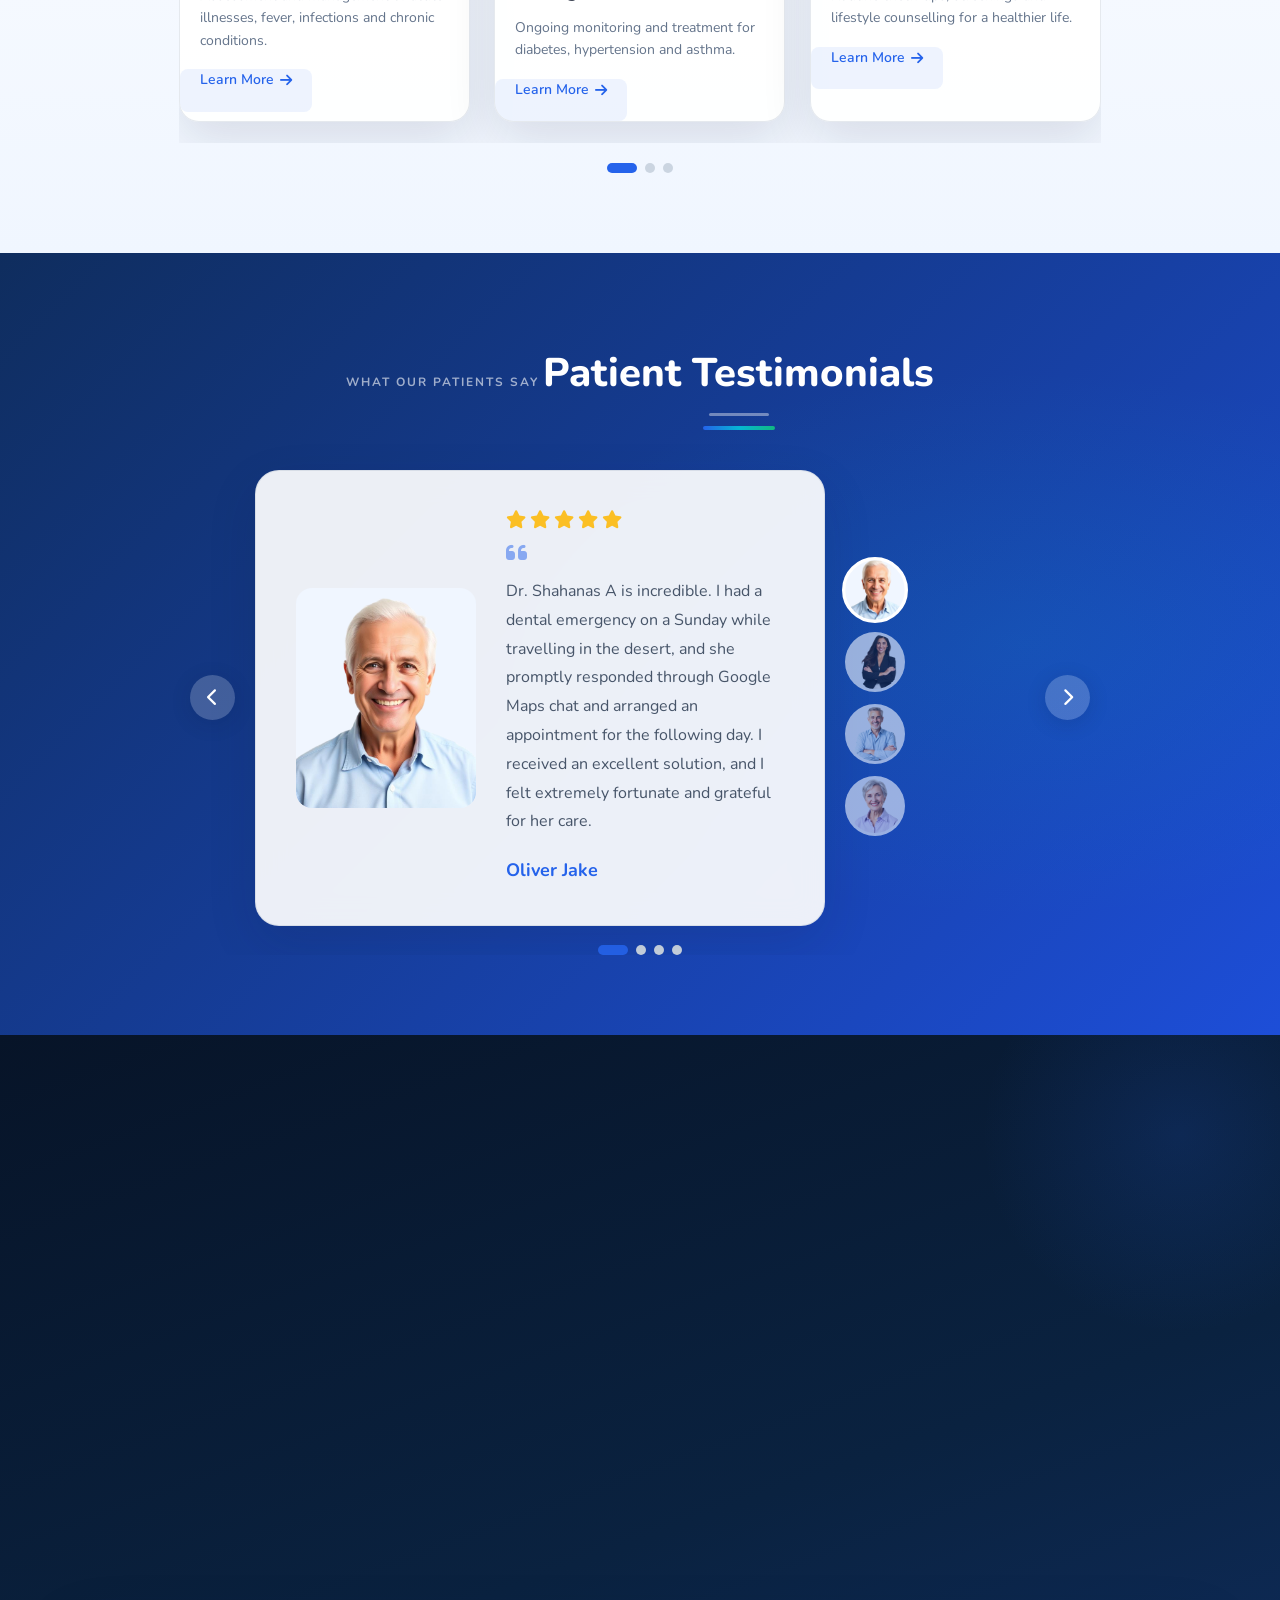
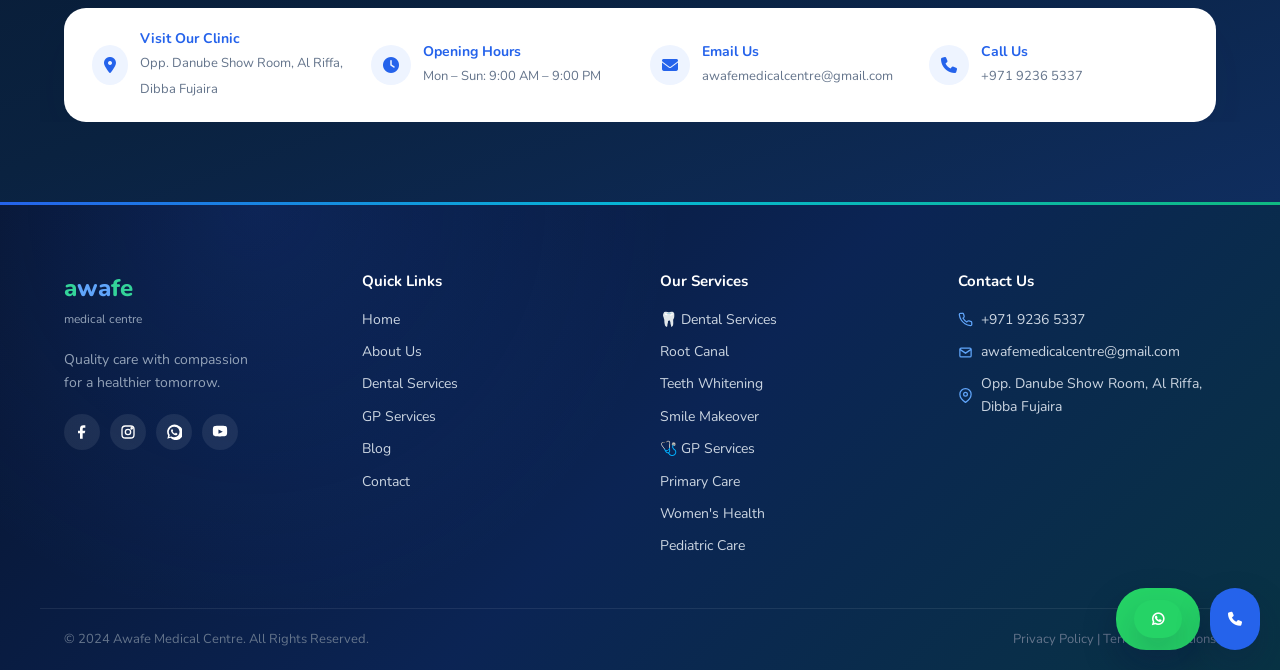
==== commit 0ef1a596: "update" ====
--- a/about.html
+++ b/about.html
@@ -34,13 +34,8 @@
       <nav class="nav" id="nav">
         <a href="hospital.html" title="Home"><i class="fas fa-home"></i></a>
         <a href="about.html#about">About</a>
-        <div class="nav-dropdown" id="servicesDropdown">
-          <a href="#">Services</a>
-          <div class="nav-drop-menu">
-            <a href="dental-services.html" class="nav-drop-item"><i class="fas fa-tooth"></i> Dental Services</a>
-            <a href="gp-services.html" class="nav-drop-item"><i class="fas fa-stethoscope"></i> GP Services</a>
-          </div>
-        </div>
+        <a href="dental-services.html"><i class="fas fa-tooth"></i> Dental</a>
+        <a href="gp-services.html"><i class="fas fa-stethoscope"></i> GP</a>
         <a href="gallery.html">Blog</a>
         <a href="contact.html">Contact</a>
       </nav>
--- a/styles.css
+++ b/styles.css
@@ -1113,9 +1113,9 @@
   padding: 6px 0;
   z-index: 9999;
   transition: all .3s cubic-bezier(0.16, 1, 0.3, 1);
-  opacity: 0;
-  visibility: hidden;
-  pointer-events: none;
+  opacity: 1;
+  visibility: visible;
+  pointer-events: auto;
   transform: translateY(-10px);
 }
 
@@ -1493,6 +1493,9 @@
 @media (max-width: 960px) {
   .header .nav .nav-dropdown .nav-drop-menu {
     display: none !important;
+    visibility: hidden !important;
+    pointer-events: none !important;
+    opacity: 0 !important;
   }
   .header .nav .nav-dropdown.open .nav-drop-menu {
     display: block !important;
@@ -1501,3 +1504,6 @@
     pointer-events: auto !important;
   }
 }
+    pointer-events: auto !important;
+  }
+}
--- a/booking-modal.css
+++ b/booking-modal.css
@@ -227,6 +227,9 @@
 @media (max-width: 960px) {
   .header .nav .nav-dropdown .nav-drop-menu {
     display: none !important;
+    visibility: hidden !important;
+    pointer-events: none !important;
+    opacity: 0 !important;
   }
   .header .nav .nav-dropdown.open .nav-drop-menu {
     display: block !important;
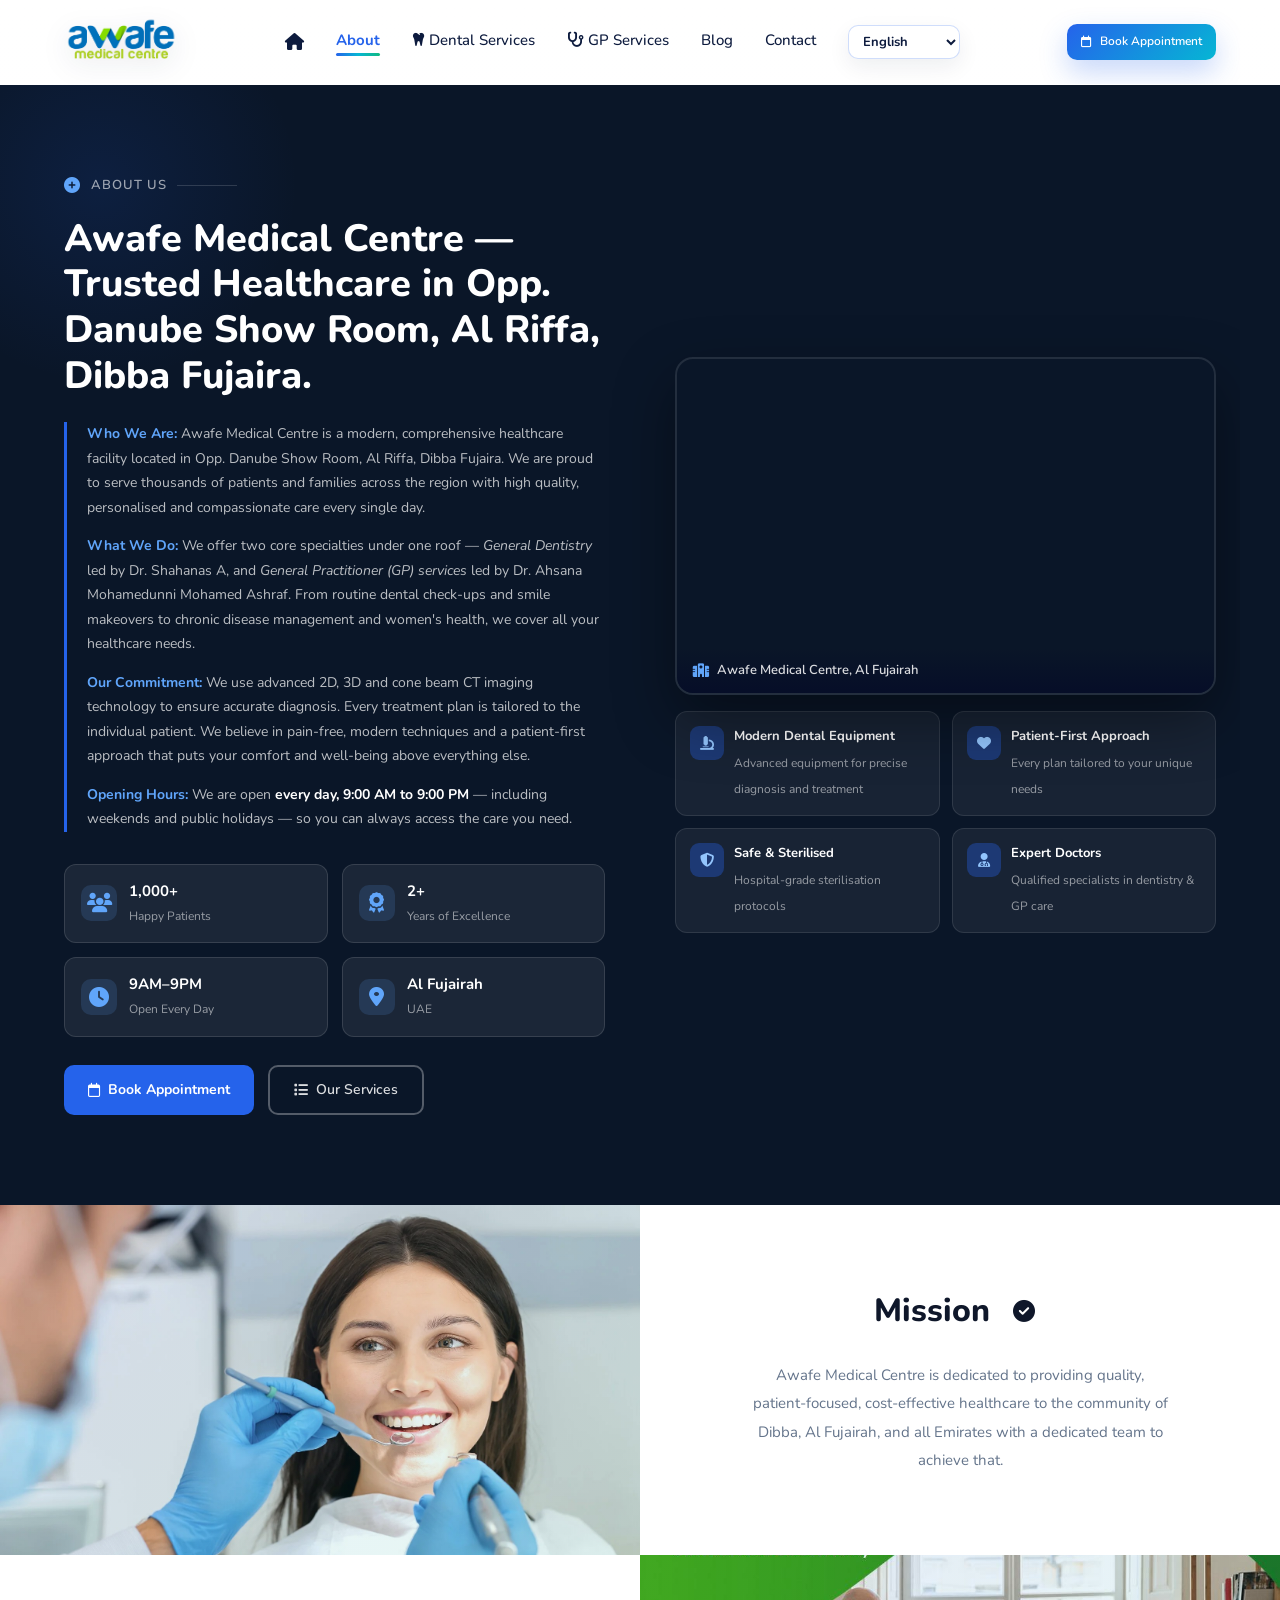
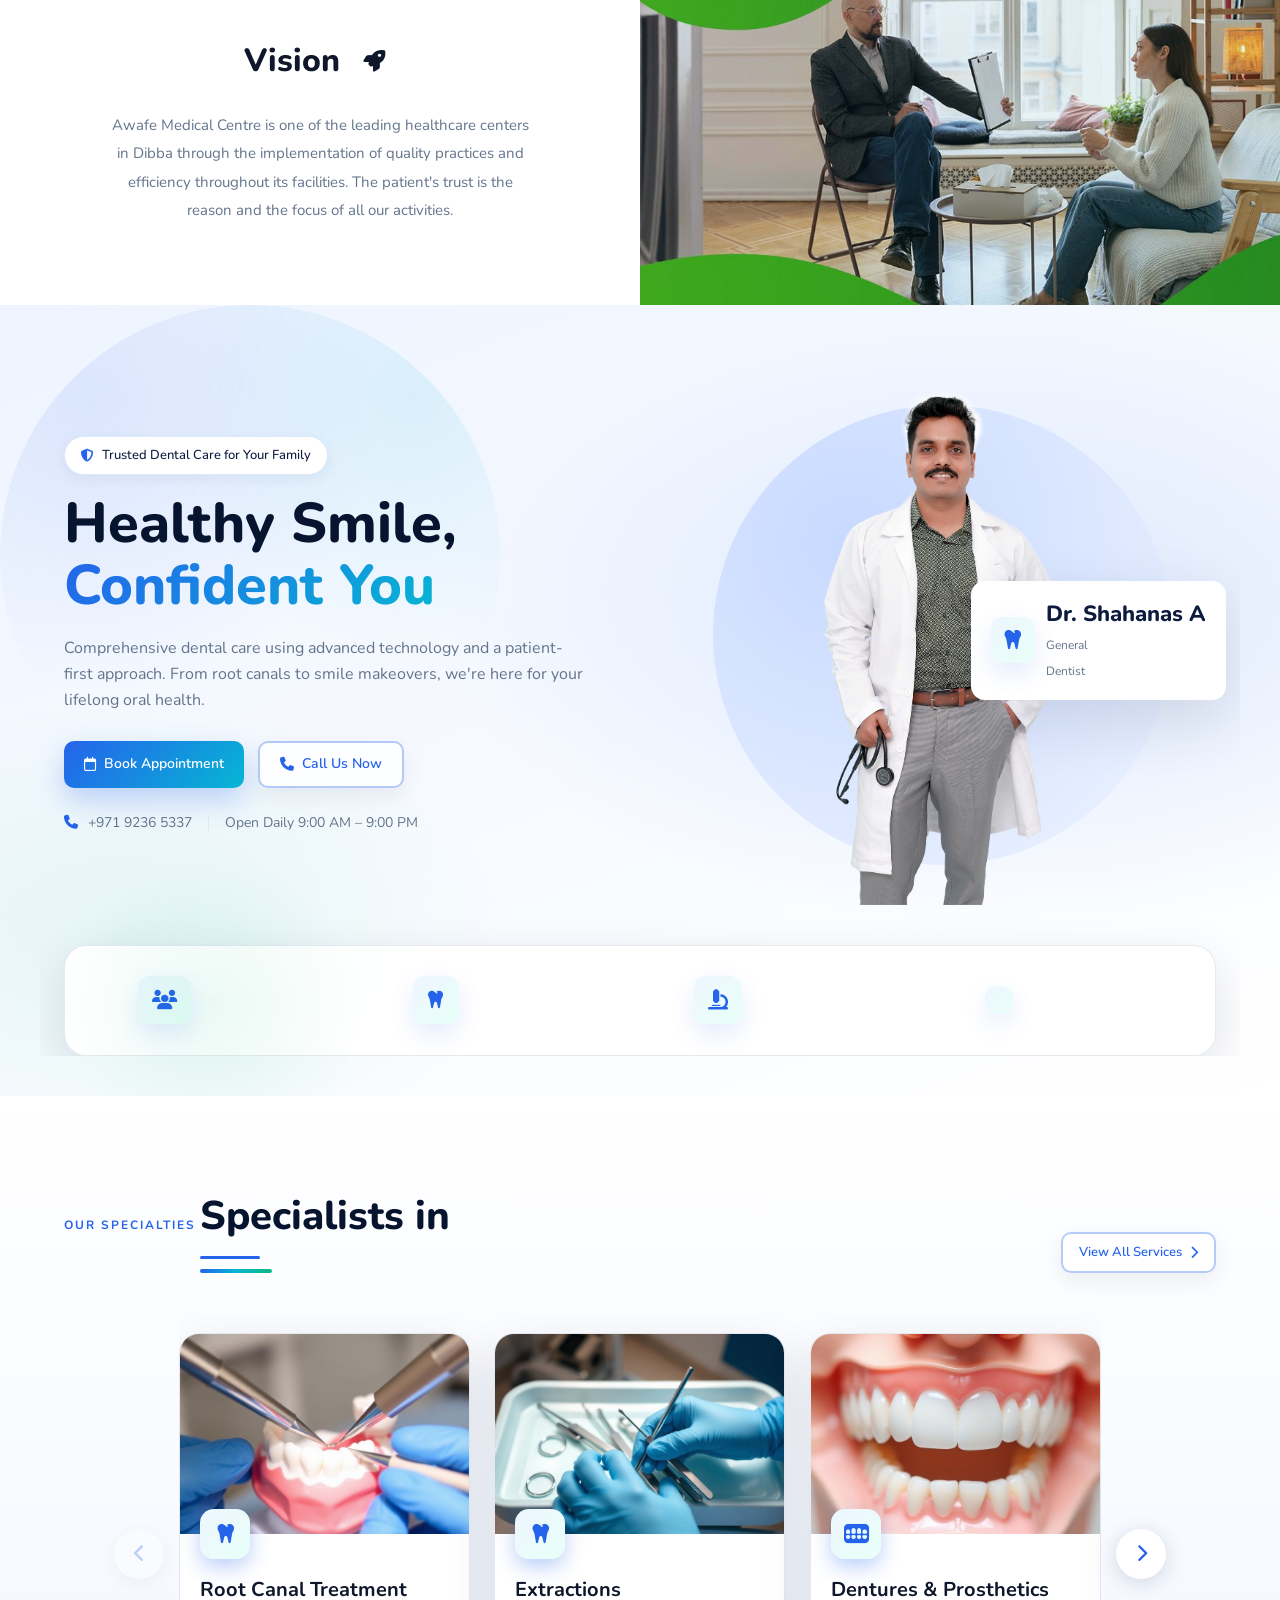
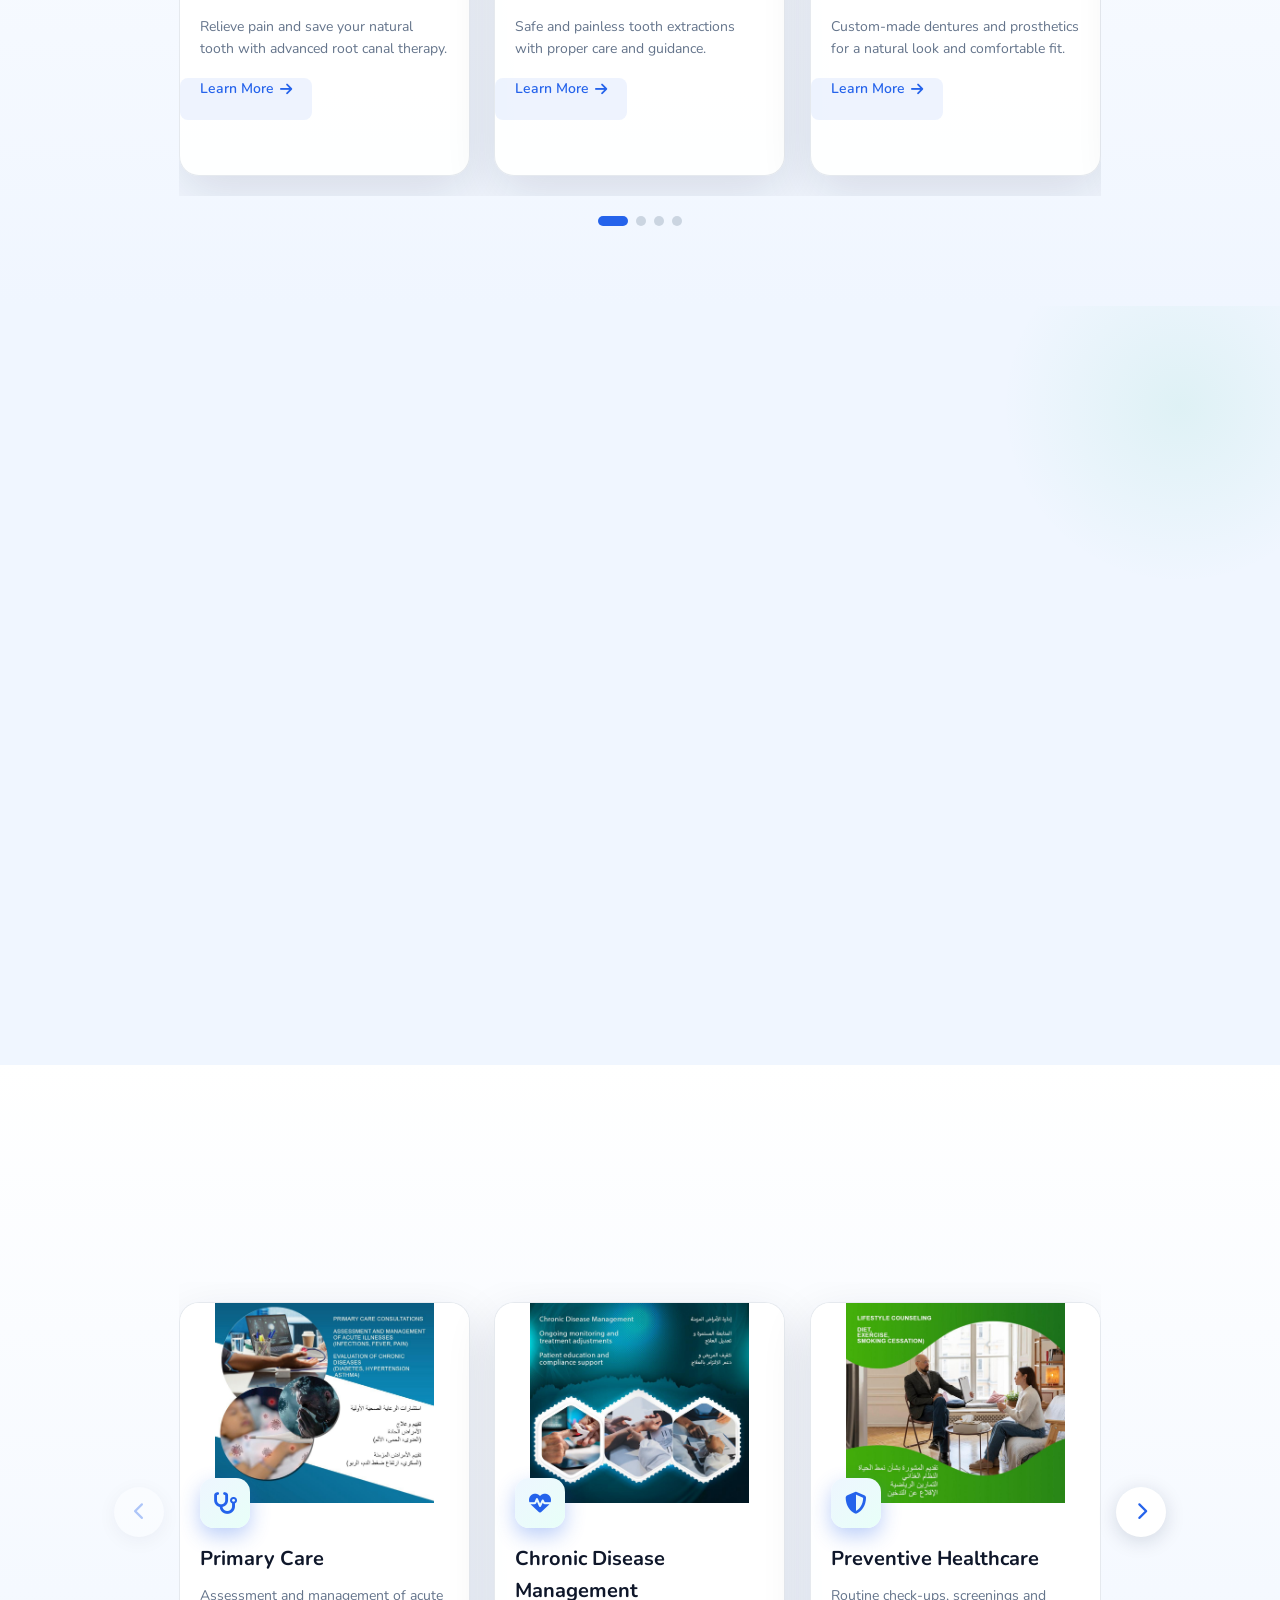
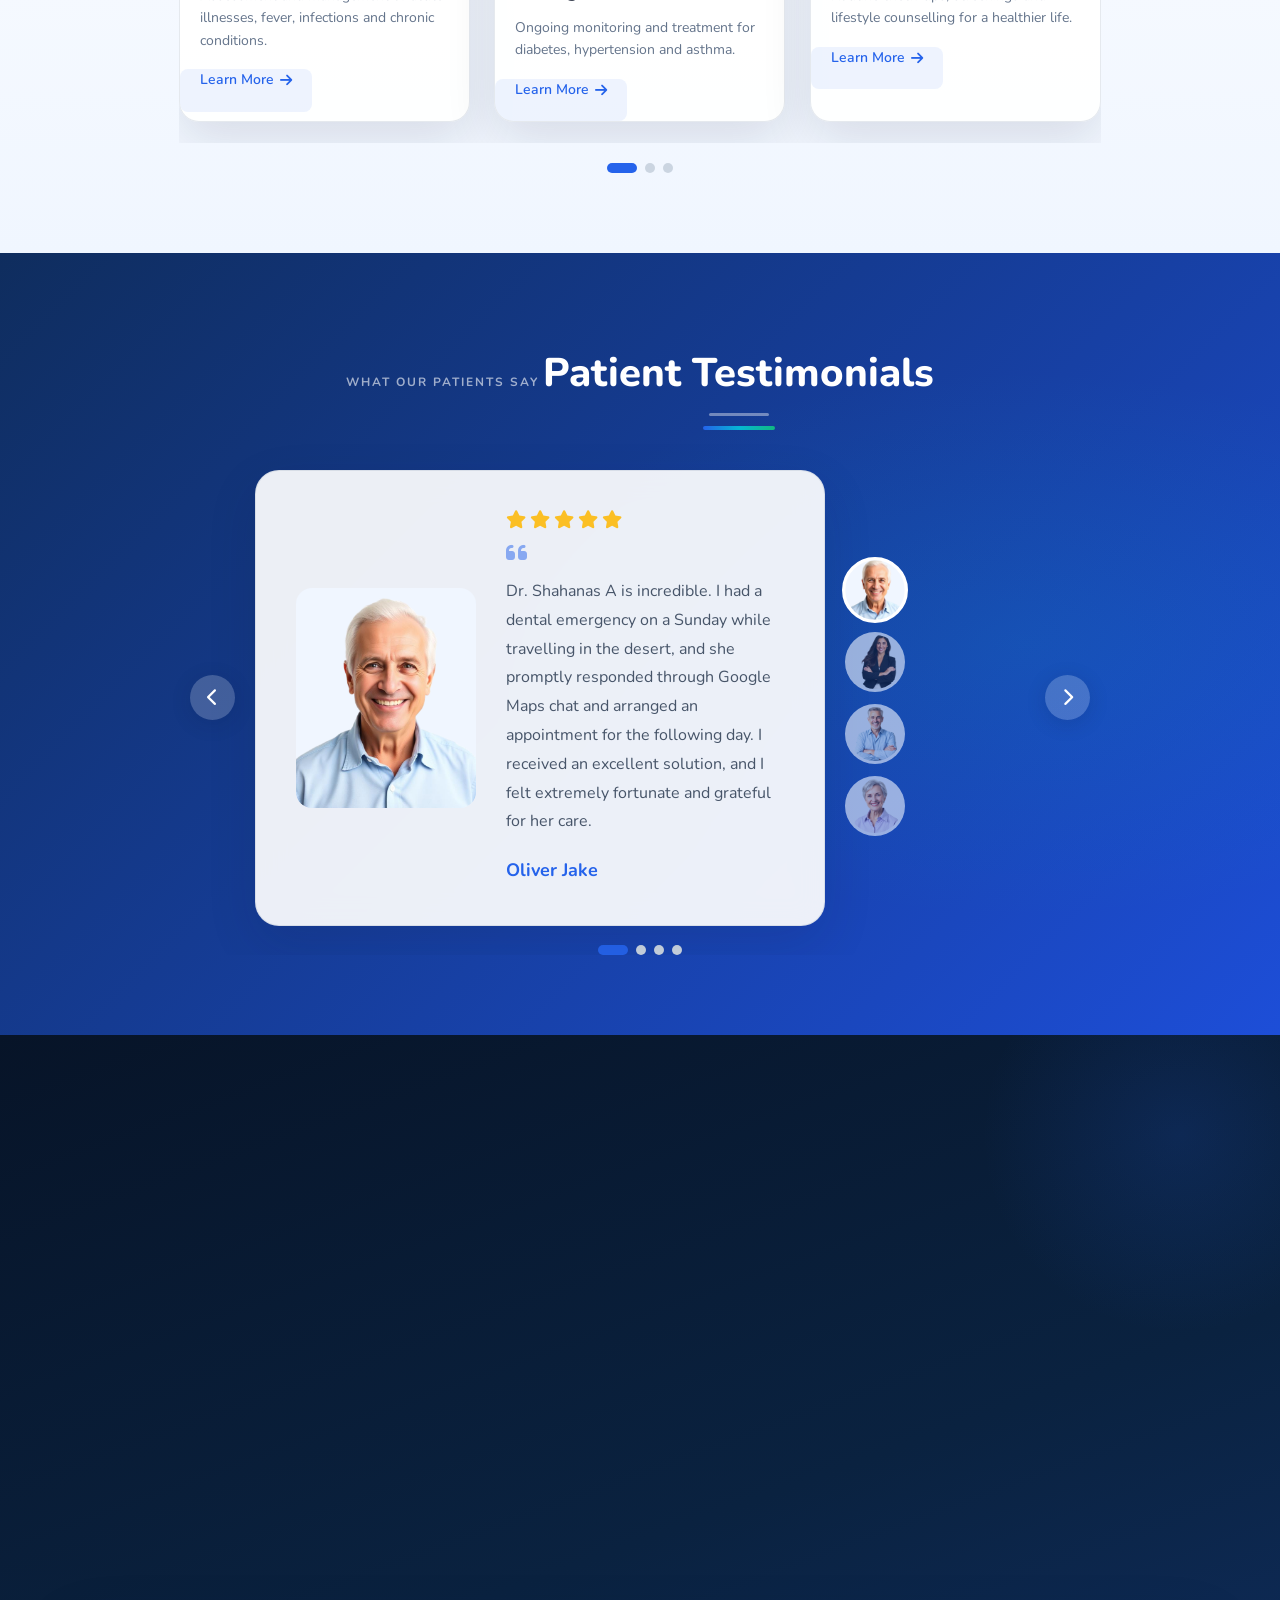
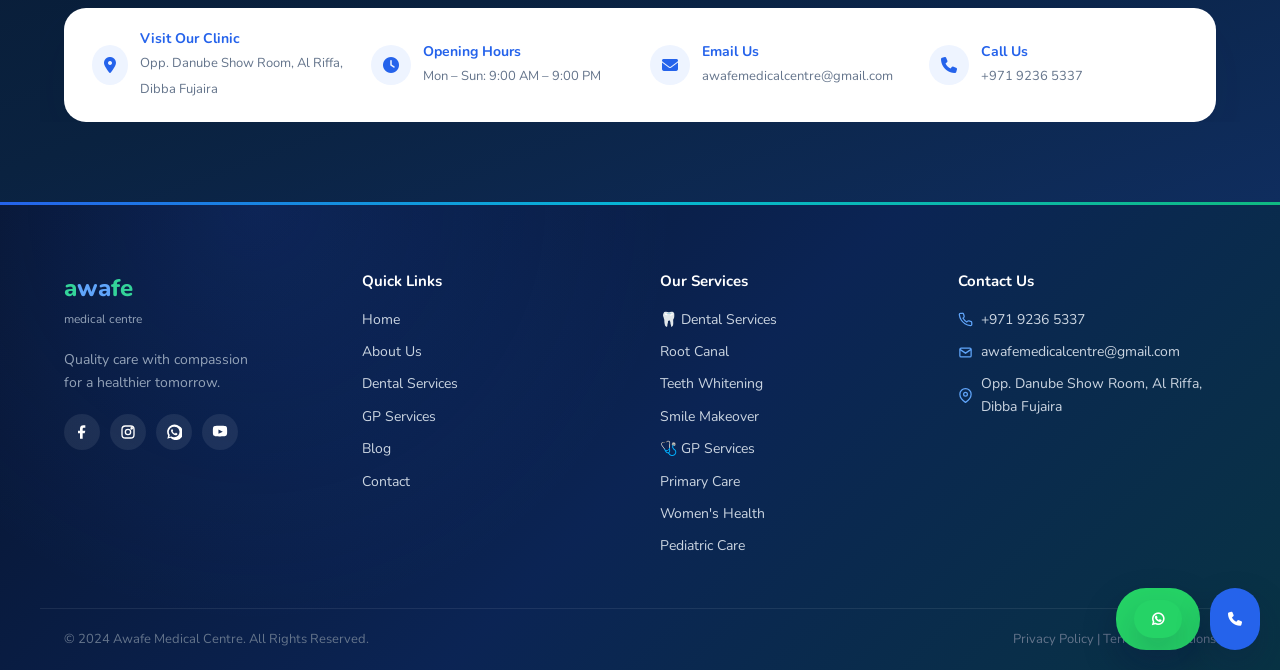
==== commit 31d05c78: "update" ====
--- a/about.html
+++ b/about.html
@@ -34,8 +34,8 @@
       <nav class="nav" id="nav">
         <a href="hospital.html" title="Home"><i class="fas fa-home"></i></a>
         <a href="about.html#about">About</a>
-        <a href="dental-services.html"><i class="fas fa-tooth"></i> Dental</a>
-        <a href="gp-services.html"><i class="fas fa-stethoscope"></i> GP</a>
+        <a href="dental-services.html"><i class="fas fa-tooth"></i> Dental Services</a>
+        <a href="gp-services.html"><i class="fas fa-stethoscope"></i> GP Services</a>
         <a href="gallery.html">Blog</a>
         <a href="contact.html">Contact</a>
       </nav>
